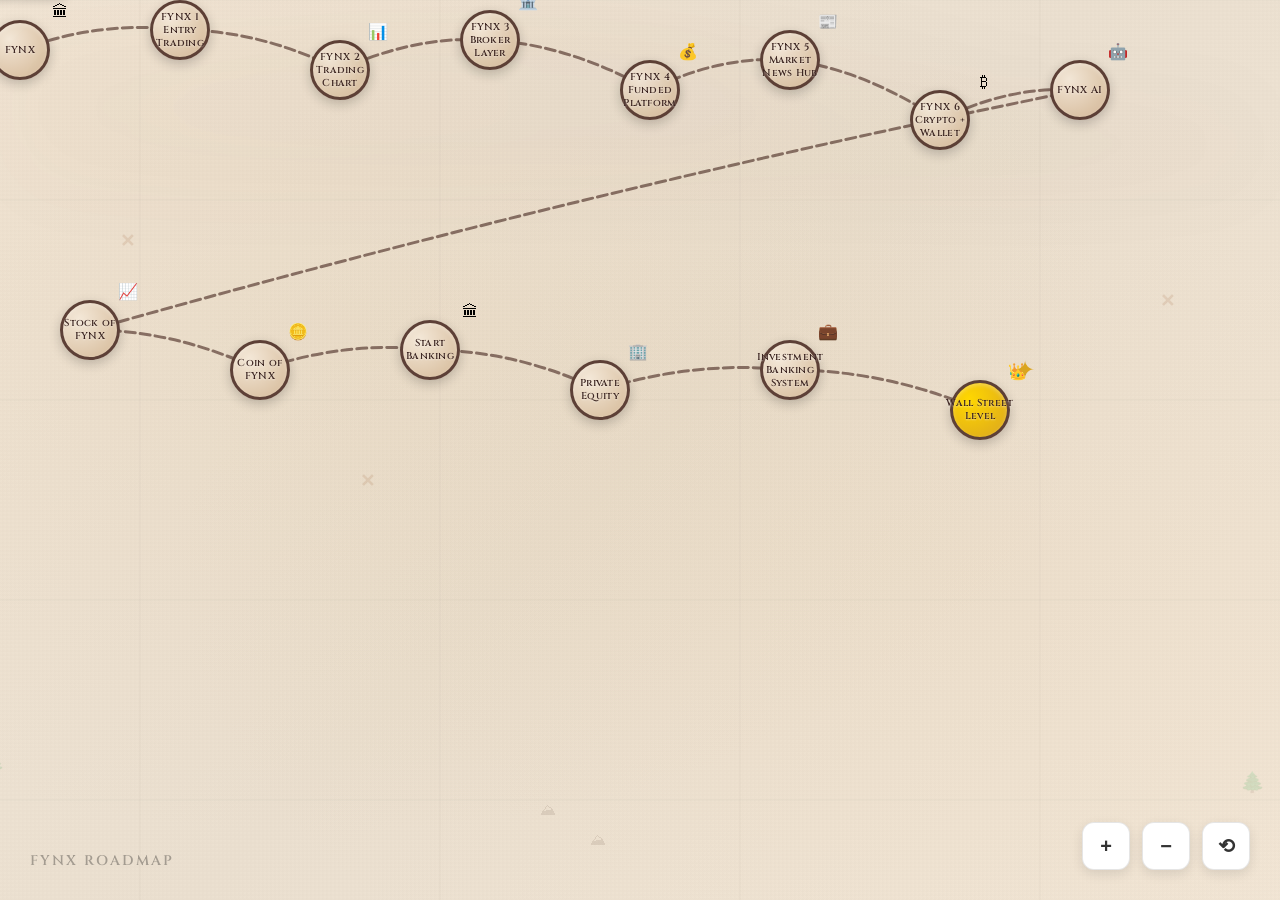
==== index.html @ 20a80be8 "Rename fynx-roadmap.html to index.html" ====
<!DOCTYPE html>
<html lang="en">
<head>
    <meta charset="UTF-8">
    <meta name="viewport" content="width=device-width, initial-scale=1.0, maximum-scale=5.0, user-scalable=yes">
    <title>FYNX Roadmap</title>
    <link rel="preconnect" href="https://fonts.googleapis.com">
    <link rel="preconnect" href="https://fonts.gstatic.com" crossorigin>
    <link href="https://fonts.googleapis.com/css2?family=Cinzel:wght@400;600;700&family=Crimson+Text:ital,wght@0,400;0,600;1,400&display=swap" rel="stylesheet">
    <style>
        * {
            margin: 0;
            padding: 0;
            box-sizing: border-box;
        }

        body {
            font-family: 'Crimson Text', serif;
            background: #fafafa;
            overflow: hidden;
            width: 100vw;
            height: 100vh;
            position: relative;
        }

        /* Library desk scene */
        .museum-bg {
            position: fixed;
            top: 0;
            left: 0;
            width: 100%;
            height: 100%;
            background: 
                radial-gradient(ellipse 120% 80% at 30% 20%, rgba(255, 230, 180, 0.4), transparent 60%),
                radial-gradient(ellipse 100% 100% at 70% 80%, rgba(139, 90, 43, 0.15), transparent 50%),
                linear-gradient(180deg, #2a1f15 0%, #3d2f20 40%, #4a3a28 100%);
            z-index: 0;
        }

        .museum-bg::before {
            content: '';
            position: absolute;
            top: 0;
            left: 0;
            width: 100%;
            height: 100%;
            background: 
                radial-gradient(ellipse at 50% -20%, rgba(255, 220, 150, 0.2), transparent 50%);
            opacity: 0.6;
        }

        /* Wood desk surface */
        .museum-bg::after {
            content: '';
            position: absolute;
            bottom: 0;
            left: 0;
            width: 100%;
            height: 75%;
            background: 
                repeating-linear-gradient(90deg, 
                    rgba(101, 67, 33, 0.03) 0px, 
                    rgba(101, 67, 33, 0.03) 2px, 
                    transparent 2px, 
                    transparent 8px),
                linear-gradient(180deg, 
                    rgba(92, 64, 51, 0.3) 0%, 
                    rgba(76, 54, 42, 0.5) 50%,
                    rgba(61, 43, 31, 0.6) 100%);
        }

        /* Blurred library background */
        body::before {
            content: '';
            position: fixed;
            top: 0;
            left: 0;
            width: 100%;
            height: 40%;
            background: 
                radial-gradient(ellipse at 20% 30%, rgba(139, 90, 43, 0.08), transparent 40%),
                radial-gradient(ellipse at 80% 40%, rgba(101, 67, 33, 0.06), transparent 35%),
                radial-gradient(ellipse at 50% 20%, rgba(76, 54, 42, 0.05), transparent 45%);
            filter: blur(40px);
            opacity: 0.4;
            z-index: 1;
            pointer-events: none;
        }

        /* Main container */
        .map-container {
            position: relative;
            width: 100%;
            height: 100%;
            overflow: hidden;
            cursor: grab;
        }

        .map-container.grabbing {
            cursor: grabbing;
        }

        /* Parchment wrapper - handles the drop animation */
        .parchment-wrapper {
            position: absolute;
            top: -150%;
            left: 50%;
            transform: translateX(-50%);
            animation: parchmentDrop 2s cubic-bezier(0.34, 1.56, 0.64, 1) forwards;
            transform-origin: center top;
        }

        @keyframes parchmentDrop {
            0% {
                top: -150%;
                transform: translateX(-50%) rotate(-5deg) scale(0.3);
                opacity: 0;
            }
            60% {
                top: 50%;
                transform: translateX(-50%) translateY(-50%) rotate(0deg) scale(0.95);
                opacity: 1;
            }
            100% {
                top: 50%;
                transform: translateX(-50%) translateY(-50%) rotate(0deg) scale(1);
                opacity: 1;
            }
        }

        /* Parchment canvas - this is what users pan/zoom */
        .parchment {
            position: relative;
            width: 1600px;
            height: 1200px;
            background: 
                radial-gradient(ellipse at 30% 40%, rgba(210, 180, 140, 0.15) 0%, transparent 50%),
                radial-gradient(ellipse at 70% 60%, rgba(222, 184, 135, 0.1) 0%, transparent 50%),
                linear-gradient(135deg, #f4e8d8 0%, #f0e5d5 25%, #ebe0d0 50%, #f0e5d5 75%, #f4e8d8 100%);
            border-radius: 8px;
            box-shadow: 
                0 50px 120px rgba(0, 0, 0, 0.6),
                0 20px 60px rgba(0, 0, 0, 0.4),
                0 10px 30px rgba(0, 0, 0, 0.3),
                inset 0 1px 0 rgba(255, 255, 255, 0.5),
                inset 0 -1px 0 rgba(0, 0, 0, 0.05);
            transform-origin: center center;
            transition: none;
        }

        /* Bottom-right corner curl */
        .parchment::after {
            content: '';
            position: absolute;
            bottom: 0;
            right: 0;
            width: 80px;
            height: 80px;
            background: linear-gradient(135deg, transparent 45%, rgba(210, 180, 140, 0.4) 50%, rgba(180, 150, 110, 0.6) 100%);
            border-radius: 0 0 8px 0;
            box-shadow: 
                -2px -2px 8px rgba(0, 0, 0, 0.15),
                inset 0 0 30px rgba(101, 67, 33, 0.15);
            pointer-events: none;
            clip-path: polygon(100% 0, 100% 100%, 0 100%);
        }

        /* Paper texture overlay */
        .parchment::before {
            content: '';
            position: absolute;
            top: 0;
            left: 0;
            width: 100%;
            height: 100%;
            background-image: 
                repeating-linear-gradient(0deg, transparent, transparent 2px, rgba(139, 119, 101, 0.03) 2px, rgba(139, 119, 101, 0.03) 4px),
                repeating-linear-gradient(90deg, transparent, transparent 2px, rgba(139, 119, 101, 0.03) 2px, rgba(139, 119, 101, 0.03) 4px);
            opacity: 0.4;
            pointer-events: none;
            border-radius: 8px;
        }

        /* SVG path layer */
        .map-svg {
            position: absolute;
            top: 0;
            left: 0;
            width: 100%;
            height: 100%;
            pointer-events: none;
        }

        .treasure-path {
            fill: none;
            stroke: #5d4037;
            stroke-width: 3;
            stroke-linecap: round;
            stroke-linejoin: round;
            stroke-dasharray: 10, 5;
            opacity: 0.7;
            filter: url(#inkBlur);
        }

        /* Map decorative elements */
        .map-title {
            position: absolute;
            top: 50px;
            left: 50%;
            transform: translateX(-50%);
            font-family: 'Cinzel', serif;
            font-size: 52px;
            font-weight: 700;
            color: #3e2723;
            letter-spacing: 4px;
            text-align: center;
            text-shadow: 
                1px 1px 0 rgba(255, 255, 255, 0.3),
                0 2px 4px rgba(0, 0, 0, 0.1);
            pointer-events: none;
        }

        .map-subtitle {
            position: absolute;
            top: 115px;
            left: 50%;
            transform: translateX(-50%);
            font-family: 'Crimson Text', serif;
            font-size: 18px;
            font-style: italic;
            color: #5d4037;
            letter-spacing: 1px;
            opacity: 0.7;
            pointer-events: none;
        }

        .map-border {
            position: absolute;
            top: 20px;
            left: 20px;
            right: 20px;
            bottom: 20px;
            border: 2px solid rgba(93, 64, 55, 0.2);
            border-radius: 4px;
            pointer-events: none;
        }

        .map-border::before {
            content: '';
            position: absolute;
            top: 4px;
            left: 4px;
            right: 4px;
            bottom: 4px;
            border: 1px solid rgba(93, 64, 55, 0.1);
            border-radius: 2px;
        }

        /* Compass rose */
        .compass-rose {
            position: absolute;
            bottom: 60px;
            left: 60px;
            width: 100px;
            height: 100px;
            opacity: 0.15;
            pointer-events: none;
        }

        /* Grid lines */
        .grid-lines {
            stroke: rgba(93, 64, 55, 0.08);
            stroke-width: 0.5;
        }

        /* Decorative elements container */
        .map-decorations {
            position: absolute;
            top: 0;
            left: 0;
            width: 100%;
            height: 100%;
            pointer-events: none;
            opacity: 0.12;
        }

        .decoration-tree {
            position: absolute;
            font-size: 20px;
            color: #5d4037;
        }

        .decoration-mountain {
            position: absolute;
            font-size: 16px;
            color: #5d4037;
        }

        .decoration-wave {
            position: absolute;
            font-size: 14px;
            color: #5d4037;
        }

        .decoration-x {
            position: absolute;
            font-size: 18px;
            color: #8b4513;
            font-weight: bold;
        }

        /* Roadmap nodes */
        .node {
            position: absolute;
            width: 80px;
            height: 80px;
            transform: translate(-50%, -50%);
            cursor: pointer;
            transition: transform 0.3s cubic-bezier(0.34, 1.56, 0.64, 1);
        }

        .node:hover {
            transform: translate(-50%, -50%) scale(1.1);
            z-index: 10;
        }

        .node-circle {
            position: absolute;
            top: 50%;
            left: 50%;
            transform: translate(-50%, -50%);
            width: 60px;
            height: 60px;
            background: radial-gradient(circle at 30% 30%, #f4e8d8, #d4b896);
            border: 3px solid #5d4037;
            border-radius: 50%;
            box-shadow: 
                0 4px 12px rgba(0, 0, 0, 0.2),
                inset 0 2px 4px rgba(255, 255, 255, 0.3);
            transition: all 0.3s ease;
        }

        .node:hover .node-circle {
            box-shadow: 
                0 0 20px rgba(218, 165, 32, 0.6),
                0 6px 16px rgba(0, 0, 0, 0.25),
                inset 0 2px 4px rgba(255, 255, 255, 0.4);
        }

        .node-label {
            position: absolute;
            top: 50%;
            left: 50%;
            transform: translate(-50%, -50%);
            font-family: 'Cinzel', serif;
            font-size: 10px;
            font-weight: 600;
            color: #3e2723;
            text-align: center;
            line-height: 1.3;
            text-shadow: 0 1px 2px rgba(255, 255, 255, 0.5);
            pointer-events: none;
            width: 70px;
            letter-spacing: 0.3px;
        }

        .node-icon {
            position: absolute;
            top: -8px;
            right: -8px;
            font-size: 16px;
            pointer-events: none;
        }

        .node.visited .node-circle {
            background: radial-gradient(circle at 30% 30%, #d4b896, #b8956f);
        }

        .node.visited::after {
            content: '✓';
            position: absolute;
            top: 5px;
            right: 5px;
            font-size: 16px;
            color: #5d4037;
            font-weight: bold;
        }

        /* Special nodes */
        .node.first::before {
            content: 'START HERE';
            position: absolute;
            top: -35px;
            left: 50%;
            transform: translateX(-50%);
            font-family: 'Cinzel', serif;
            font-size: 10px;
            font-weight: 600;
            color: #8b4513;
            letter-spacing: 1px;
            white-space: nowrap;
            background: rgba(244, 232, 216, 0.9);
            padding: 4px 12px;
            border-radius: 12px;
            border: 1px solid #5d4037;
            box-shadow: 0 2px 8px rgba(0, 0, 0, 0.15);
        }

        .node.final .node-circle {
            background: radial-gradient(circle at 30% 30%, #ffd700, #daa520);
            animation: treasureGlow 3s ease-in-out infinite;
        }

        @keyframes treasureGlow {
            0%, 100% {
                box-shadow: 
                    0 0 15px rgba(218, 165, 32, 0.4),
                    0 4px 12px rgba(0, 0, 0, 0.2),
                    inset 0 2px 4px rgba(255, 255, 255, 0.3);
            }
            50% {
                box-shadow: 
                    0 0 30px rgba(218, 165, 32, 0.7),
                    0 6px 16px rgba(0, 0, 0, 0.25),
                    inset 0 2px 4px rgba(255, 255, 255, 0.4);
            }
        }

        .node.final::after {
            content: '✦';
            position: absolute;
            top: -15px;
            right: -15px;
            font-size: 24px;
            color: #daa520;
            animation: sparkle 2s ease-in-out infinite;
        }

        @keyframes sparkle {
            0%, 100% {
                opacity: 0.6;
                transform: scale(1) rotate(0deg);
            }
            50% {
                opacity: 1;
                transform: scale(1.2) rotate(90deg);
            }
        }

        /* Info card - parchment style */
        .info-card {
            position: fixed;
            background: 
                radial-gradient(ellipse at 30% 30%, rgba(244, 232, 216, 1), rgba(240, 229, 213, 1)),
                linear-gradient(135deg, #f4e8d8 0%, #ebe0d0 100%);
            border-radius: 8px;
            padding: 28px 32px;
            box-shadow: 
                0 25px 70px rgba(0, 0, 0, 0.5),
                0 10px 25px rgba(0, 0, 0, 0.3),
                inset 0 1px 0 rgba(255, 255, 255, 0.4),
                0 0 0 1px rgba(93, 64, 55, 0.15);
            max-width: 420px;
            z-index: 1000;
            opacity: 0;
            transform: scale(0.9) translateY(10px);
            transition: opacity 0.3s cubic-bezier(0.34, 1.56, 0.64, 1), 
                        transform 0.3s cubic-bezier(0.34, 1.56, 0.64, 1);
            pointer-events: none;
            border: 2px solid rgba(139, 119, 101, 0.15);
        }

        .info-card::before {
            content: '';
            position: absolute;
            top: 0;
            left: 0;
            width: 100%;
            height: 100%;
            background-image: 
                repeating-linear-gradient(0deg, transparent, transparent 2px, rgba(139, 119, 101, 0.02) 2px, rgba(139, 119, 101, 0.02) 4px),
                repeating-linear-gradient(90deg, transparent, transparent 2px, rgba(139, 119, 101, 0.02) 2px, rgba(139, 119, 101, 0.02) 4px);
            opacity: 0.6;
            pointer-events: none;
            border-radius: 6px;
        }

        .info-card.show {
            opacity: 1;
            transform: scale(1) translateY(0);
            pointer-events: auto;
        }

        .info-card-title {
            font-family: 'Cinzel', serif;
            font-size: 24px;
            font-weight: 700;
            color: #1a1a1a;
            margin-bottom: 16px;
            letter-spacing: 0.5px;
        }

        .info-card-content {
            font-family: 'Crimson Text', serif;
            font-size: 17px;
            line-height: 1.7;
            color: #3a3a3a;
        }

        .info-card-content p {
            margin-bottom: 10px;
        }

        .info-card-content p:last-child {
            margin-bottom: 0;
        }

        .close-btn {
            position: absolute;
            top: 16px;
            right: 16px;
            width: 32px;
            height: 32px;
            border: 1px solid rgba(93, 64, 55, 0.2);
            background: rgba(244, 232, 216, 0.9);
            border-radius: 50%;
            cursor: pointer;
            display: flex;
            align-items: center;
            justify-content: center;
            font-size: 18px;
            color: #5d4037;
            transition: all 0.2s ease;
            box-shadow: 0 2px 6px rgba(0, 0, 0, 0.15);
        }

        .close-btn:hover {
            background: rgba(220, 200, 180, 0.9);
            color: #3e2723;
            transform: scale(1.1);
        }

        /* Controls */
        .controls {
            position: fixed;
            bottom: 30px;
            right: 30px;
            display: flex;
            gap: 12px;
            z-index: 100;
        }

        .control-btn {
            width: 48px;
            height: 48px;
            background: #ffffff;
            border: 1px solid rgba(0, 0, 0, 0.1);
            border-radius: 12px;
            cursor: pointer;
            display: flex;
            align-items: center;
            justify-content: center;
            font-size: 20px;
            color: #333;
            box-shadow: 0 4px 12px rgba(0, 0, 0, 0.1);
            transition: all 0.2s ease;
            font-weight: bold;
        }

        .control-btn:hover {
            background: #f5f5f5;
            box-shadow: 0 6px 16px rgba(0, 0, 0, 0.15);
            transform: translateY(-2px);
        }

        .control-btn:active {
            transform: translateY(0);
        }

        /* Watermark */
        .watermark {
            position: fixed;
            bottom: 30px;
            left: 30px;
            font-family: 'Cinzel', serif;
            font-size: 14px;
            color: rgba(0, 0, 0, 0.3);
            letter-spacing: 2px;
            z-index: 100;
            font-weight: 600;
        }

        /* Helper hint */
        .helper-hint {
            position: fixed;
            top: 50%;
            left: 50%;
            transform: translate(-50%, -50%);
            background: rgba(0, 0, 0, 0.75);
            color: white;
            padding: 16px 28px;
            border-radius: 12px;
            font-family: 'Crimson Text', serif;
            font-size: 16px;
            z-index: 50;
            animation: hintFade 3s ease-in-out forwards;
            pointer-events: none;
        }

        @keyframes hintFade {
            0% {
                opacity: 0;
            }
            10% {
                opacity: 1;
            }
            90% {
                opacity: 1;
            }
            100% {
                opacity: 0;
            }
        }

        /* Mobile adjustments */
        @media (max-width: 768px) {
            .controls {
                bottom: 20px;
                right: 20px;
                gap: 8px;
            }

            .control-btn {
                width: 44px;
                height: 44px;
                font-size: 18px;
            }

            .watermark {
                bottom: 20px;
                left: 20px;
                font-size: 12px;
            }

            .info-card {
                max-width: calc(100vw - 40px);
                padding: 24px;
            }

            .info-card-title {
                font-size: 20px;
            }

            .info-card-content {
                font-size: 15px;
            }
        }

        /* Overlay for clicking outside */
        .overlay {
            position: fixed;
            top: 0;
            left: 0;
            width: 100%;
            height: 100%;
            background: transparent;
            z-index: 999;
            display: none;
        }

        .overlay.show {
            display: block;
        }
    </style>
</head>
<body>
    <div class="museum-bg"></div>

    <div class="map-container" id="mapContainer">
        <div class="parchment-wrapper">
            <div class="parchment" id="parchment">
                <div class="map-border"></div>
                <div class="map-title">FYNX ROADMAP</div>
                <div class="map-subtitle">A blueprint from zero to Wall Street scale</div>
                
                <svg class="map-svg" id="mapSvg">
                    <defs>
                        <filter id="inkBlur">
                            <feGaussianBlur in="SourceGraphic" stdDeviation="0.5"/>
                        </filter>
                    </defs>
                    
                    <!-- Grid lines -->
                    <g class="grid-lines">
                        <line x1="100" y1="150" x2="1500" y2="150" />
                        <line x1="100" y1="350" x2="1500" y2="350" />
                        <line x1="100" y1="550" x2="1500" y2="550" />
                        <line x1="100" y1="750" x2="1500" y2="750" />
                        <line x1="100" y1="950" x2="1500" y2="950" />
                        <line x1="300" y1="150" x2="300" y2="1050" />
                        <line x1="600" y1="150" x2="600" y2="1050" />
                        <line x1="900" y1="150" x2="900" y2="1050" />
                        <line x1="1200" y1="150" x2="1200" y2="1050" />
                    </g>
                    
                    <path class="treasure-path" id="treasurePath" d=""></path>
                </svg>
                
                <!-- Compass rose -->
                <svg class="compass-rose" viewBox="0 0 100 100">
                    <circle cx="50" cy="50" r="45" fill="none" stroke="#5d4037" stroke-width="1"/>
                    <circle cx="50" cy="50" r="35" fill="none" stroke="#5d4037" stroke-width="0.5"/>
                    <path d="M 50 5 L 55 45 L 50 50 L 45 45 Z" fill="#5d4037"/>
                    <path d="M 50 95 L 55 55 L 50 50 L 45 55 Z" fill="#5d4037" opacity="0.5"/>
                    <path d="M 5 50 L 45 55 L 50 50 L 45 45 Z" fill="#5d4037" opacity="0.5"/>
                    <path d="M 95 50 L 55 55 L 50 50 L 55 45 Z" fill="#5d4037" opacity="0.5"/>
                    <text x="50" y="18" font-family="Cinzel, serif" font-size="12" text-anchor="middle" fill="#5d4037">N</text>
                    <text x="50" y="92" font-family="Cinzel, serif" font-size="10" text-anchor="middle" fill="#5d4037" opacity="0.6">S</text>
                    <text x="15" y="55" font-family="Cinzel, serif" font-size="10" text-anchor="middle" fill="#5d4037" opacity="0.6">W</text>
                    <text x="85" y="55" font-family="Cinzel, serif" font-size="10" text-anchor="middle" fill="#5d4037" opacity="0.6">E</text>
                </svg>
                
                <!-- Decorative elements -->
                <div class="map-decorations">
                    <div class="decoration-tree" style="top: 850px; left: 100px;">🌲</div>
                    <div class="decoration-tree" style="top: 900px; left: 140px;">🌲</div>
                    <div class="decoration-tree" style="top: 920px; left: 1400px;">🌲</div>
                    <div class="decoration-mountain" style="top: 950px; left: 700px;">⛰</div>
                    <div class="decoration-mountain" style="top: 980px; left: 750px;">⛰</div>
                    <div class="decoration-wave" style="top: 160px; right: 80px;">〰</div>
                    <div class="decoration-wave" style="top: 175px; right: 85px;">〰</div>
                    <div class="decoration-wave" style="top: 190px; right: 80px;">〰</div>
                    <div class="decoration-x" style="top: 380px; left: 280px;">✕</div>
                    <div class="decoration-x" style="top: 620px; left: 520px;">✕</div>
                    <div class="decoration-x" style="top: 440px; left: 1320px;">✕</div>
                </div>
                
                <div id="nodesContainer"></div>
            </div>
        </div>
    </div>

    <div class="controls">
        <button class="control-btn" id="zoomIn" title="Zoom In">+</button>
        <button class="control-btn" id="zoomOut" title="Zoom Out">−</button>
        <button class="control-btn" id="resetView" title="Reset View">⟲</button>
    </div>

    <div class="watermark">FYNX ROADMAP</div>

    <div class="helper-hint">Scroll or pinch to zoom • Drag to explore</div>

    <div class="overlay" id="overlay"></div>
    <div class="info-card" id="infoCard">
        <button class="close-btn" id="closeCard">×</button>
        <div class="info-card-title" id="cardTitle"></div>
        <div class="info-card-content" id="cardContent"></div>
    </div>

    <script>
        // ========== ROADMAP DATA ==========
        const ROADMAP_DATA = [
            {
                id: 'fynx',
                label: 'FYNX',
                x: 180,
                y: 200,
                details: [
                    'Build the core dashboard foundation.',
                    'Include Calculator, News, and Trading Journal.',
                    'Make it fast, clean, and real product quality.',
                    'This is the base layer for everything else.'
                ]
            },
            {
                id: 'fynx1',
                label: 'FYNX 1\nEntry Trading',
                x: 340,
                y: 180,
                details: [
                    'Build a simple entry trading panel like MetaTrader-style execution.',
                    'Focus on placing trades, risk controls, and basic order types.',
                    'Keep it lightweight and easy for beginners.',
                    'This becomes the first "trading engine" UI.'
                ]
            },
            {
                id: 'fynx2',
                label: 'FYNX 2\nTrading Chart',
                x: 500,
                y: 220,
                details: [
                    'Add advanced charts like TradingView-style experience.',
                    'Include indicators, drawing tools, timeframes, and watchlist.',
                    'Make it smooth and interactive with real-time feel.',
                    'This becomes the main visual trading workstation.'
                ]
            },
            {
                id: 'fynx3',
                label: 'FYNX 3\nBroker Layer',
                x: 650,
                y: 190,
                details: [
                    'Add broker infrastructure conceptually as the next step.',
                    'Show that FYNX becomes the platform where trades route and execute.',
                    'Prepare for accounts, balances, and compliance-ready structure.',
                    'This is where FYNX becomes a real brokerage product.'
                ]
            },
            {
                id: 'fynx4',
                label: 'FYNX 4\nFunded Platform',
                x: 810,
                y: 240,
                details: [
                    'Create a funded-trader platform concept (challenges, rules, payouts).',
                    'Track performance, drawdown, and objectives.',
                    'Build trust systems and clear dashboards.',
                    'This unlocks scale with traders worldwide.'
                ]
            },
            {
                id: 'fynx5',
                label: 'FYNX 5\nMarket News Hub',
                x: 950,
                y: 210,
                details: [
                    'Build a market news hub like ForexFactory-style calendar/news flow.',
                    'Show events, impact levels, filters, and summaries.',
                    'Keep it fast and constantly updating.',
                    'This makes the platform feel alive daily.'
                ]
            },
            {
                id: 'fynx6',
                label: 'FYNX 6\nCrypto + Wallet',
                x: 1100,
                y: 270,
                details: [
                    'Add a crypto layer: wallet, transactions, and transfers.',
                    'Show that users can store, move, and track crypto inside FYNX.',
                    'Make it secure and clean with strong UX.',
                    'This expands FYNX into full finance rails.'
                ]
            },
            {
                id: 'fynxai',
                label: 'FYNX AI',
                x: 1240,
                y: 240,
                details: [
                    'Add an AI layer across the whole ecosystem.',
                    'AI helps with analysis, education, decision support, and automation.',
                    'Make it feel like an "AI co-pilot" inside the platform.',
                    'This becomes the power multiplier for everything.'
                ]
            },
            {
                id: 'stock',
                label: 'Stock of\nFYNX',
                x: 250,
                y: 480,
                details: [
                    'Show the long-term goal of turning FYNX into a public company.',
                    'Build a brand that becomes a real financial institution.',
                    'Prepare for big partnerships and serious scale.',
                    'This is the "public market" endgame milestone.'
                ]
            },
            {
                id: 'coin',
                label: 'Coin of\nFYNX',
                x: 420,
                y: 520,
                details: [
                    'Show the goal of launching a native crypto asset for the ecosystem.',
                    'Use it for utility, payments, and community growth.',
                    'Tie it to products so it\'s not just hype.',
                    'This is the FYNX network expansion milestone.'
                ]
            },
            {
                id: 'banking',
                label: 'Start\nBanking',
                x: 590,
                y: 500,
                details: [
                    'Show the goal of building banking services and accounts.',
                    'Move beyond tools into real financial products.',
                    'Build systems that can handle large-scale users.',
                    'This makes FYNX a real financial backbone.'
                ]
            },
            {
                id: 'privateequity',
                label: 'Private\nEquity',
                x: 760,
                y: 540,
                details: [
                    'Show the goal of owning stakes in companies and building an empire.',
                    'Use capital to acquire, invest, and scale real businesses.',
                    'Connect it to the finance ecosystem strategy.',
                    'This is how FYNX grows beyond one product.'
                ]
            },
            {
                id: 'investmentbanking',
                label: 'Investment\nBanking System',
                x: 950,
                y: 520,
                details: [
                    'Show the goal of building an institutional-grade banking layer.',
                    'Help big money move, invest, and structure deals.',
                    'Make it feel like next-generation Wall Street tools.',
                    'This is the "elite finance" product tier.'
                ]
            },
            {
                id: 'wallstreet',
                label: 'Wall Street\nLevel',
                x: 1140,
                y: 560,
                details: [
                    'Show the goal of reaching the highest finance arena.',
                    'Compete with the biggest names in the financial industry.',
                    'Build products enterprises and institutions actually use.',
                    'This is the ultimate credibility and dominance milestone.'
                ]
            }
        ];

        // ========== STATE ==========
        let scale = 1;
        let translateX = 0;
        let translateY = 0;
        let isDragging = false;
        let startX = 0;
        let startY = 0;
        let currentX = 0;
        let currentY = 0;

        // ========== ELEMENTS ==========
        const parchment = document.getElementById('parchment');
        const mapContainer = document.getElementById('mapContainer');
        const nodesContainer = document.getElementById('nodesContainer');
        const infoCard = document.getElementById('infoCard');
        const overlay = document.getElementById('overlay');
        const cardTitle = document.getElementById('cardTitle');
        const cardContent = document.getElementById('cardContent');
        const treasurePath = document.getElementById('treasurePath');

        // ========== RENDER NODES ==========
        function renderNodes() {
            const nodeIcons = ['🏛', '⚔', '📊', '🏦', '💰', '📰', '₿', '🤖', '📈', '🪙', '🏛', '🏢', '💼', '👑'];
            
            ROADMAP_DATA.forEach((node, index) => {
                const nodeEl = document.createElement('div');
                nodeEl.className = 'node';
                nodeEl.style.left = `${node.x}px`;
                nodeEl.style.top = `${node.y}px`;
                nodeEl.dataset.id = node.id;

                if (index === 0) nodeEl.classList.add('first');
                if (index === ROADMAP_DATA.length - 1) nodeEl.classList.add('final');

                nodeEl.innerHTML = `
                    <div class="node-circle"></div>
                    <div class="node-label">${node.label}</div>
                    <div class="node-icon">${nodeIcons[index] || '📍'}</div>
                `;

                nodeEl.addEventListener('click', (e) => {
                    e.stopPropagation();
                    showInfoCard(node, e);
                    nodeEl.classList.add('visited');
                });

                nodesContainer.appendChild(nodeEl);
            });

            // Draw path
            drawPath();
        }

        // ========== DRAW PATH ==========
        function drawPath() {
            let pathData = `M ${ROADMAP_DATA[0].x} ${ROADMAP_DATA[0].y}`;
            
            for (let i = 1; i < ROADMAP_DATA.length; i++) {
                const prev = ROADMAP_DATA[i - 1];
                const curr = ROADMAP_DATA[i];
                
                // Create smooth curve
                const midX = (prev.x + curr.x) / 2;
                const midY = (prev.y + curr.y) / 2;
                
                pathData += ` Q ${midX} ${midY - 20}, ${curr.x} ${curr.y}`;
            }
            
            treasurePath.setAttribute('d', pathData);
        }

        // ========== INFO CARD ==========
        function showInfoCard(node, event) {
            cardTitle.textContent = node.label.replace('\n', ' ');
            cardContent.innerHTML = node.details.map(detail => `<p>${detail}</p>`).join('');
            
            // Position card
            const rect = event.target.getBoundingClientRect();
            const cardWidth = 420;
            const cardHeight = 300;
            
            let left = rect.left + window.scrollX;
            let top = rect.bottom + window.scrollY + 20;
            
            // Keep card in viewport
            if (left + cardWidth > window.innerWidth - 40) {
                left = window.innerWidth - cardWidth - 40;
            }
            if (left < 40) {
                left = 40;
            }
            if (top + cardHeight > window.innerHeight - 40) {
                top = rect.top + window.scrollY - cardHeight - 20;
            }
            
            infoCard.style.left = `${left}px`;
            infoCard.style.top = `${top}px`;
            
            infoCard.classList.add('show');
            overlay.classList.add('show');
        }

        function hideInfoCard() {
            infoCard.classList.remove('show');
            overlay.classList.remove('show');
        }

        document.getElementById('closeCard').addEventListener('click', hideInfoCard);
        overlay.addEventListener('click', hideInfoCard);

        // ========== PAN & ZOOM ==========
        function updateTransform() {
            parchment.style.transform = `translate(${translateX}px, ${translateY}px) scale(${scale})`;
        }

        // Mouse/Touch drag
        mapContainer.addEventListener('mousedown', startDrag);
        mapContainer.addEventListener('touchstart', startDrag, { passive: false });

        function startDrag(e) {
            if (e.target.closest('.node') || e.target.closest('.control-btn')) return;
            
            isDragging = true;
            mapContainer.classList.add('grabbing');
            
            const clientX = e.type === 'mousedown' ? e.clientX : e.touches[0].clientX;
            const clientY = e.type === 'mousedown' ? e.clientY : e.touches[0].clientY;
            
            startX = clientX - currentX;
            startY = clientY - currentY;
            
            e.preventDefault();
        }

        document.addEventListener('mousemove', drag);
        document.addEventListener('touchmove', drag, { passive: false });

        function drag(e) {
            if (!isDragging) return;
            
            const clientX = e.type === 'mousemove' ? e.clientX : e.touches[0].clientX;
            const clientY = e.type === 'mousemove' ? e.clientY : e.touches[0].clientY;
            
            currentX = clientX - startX;
            currentY = clientY - startY;
            translateX = currentX;
            translateY = currentY;
            
            updateTransform();
            e.preventDefault();
        }

        document.addEventListener('mouseup', stopDrag);
        document.addEventListener('touchend', stopDrag);

        function stopDrag() {
            isDragging = false;
            mapContainer.classList.remove('grabbing');
        }

        // Zoom with wheel
        mapContainer.addEventListener('wheel', (e) => {
            e.preventDefault();
            
            const delta = e.deltaY > 0 ? -0.1 : 0.1;
            const newScale = Math.min(Math.max(0.5, scale + delta), 3);
            
            if (newScale !== scale) {
                const rect = mapContainer.getBoundingClientRect();
                const mouseX = e.clientX - rect.left;
                const mouseY = e.clientY - rect.top;
                
                const scaleRatio = newScale / scale;
                translateX = mouseX - (mouseX - translateX) * scaleRatio;
                translateY = mouseY - (mouseY - translateY) * scaleRatio;
                currentX = translateX;
                currentY = translateY;
                
                scale = newScale;
                updateTransform();
            }
        }, { passive: false });

        // Pinch to zoom (mobile)
        let initialDistance = 0;
        let initialScale = 1;

        mapContainer.addEventListener('touchstart', (e) => {
            if (e.touches.length === 2) {
                initialDistance = getDistance(e.touches[0], e.touches[1]);
                initialScale = scale;
            }
        }, { passive: true });

        mapContainer.addEventListener('touchmove', (e) => {
            if (e.touches.length === 2) {
                e.preventDefault();
                const currentDistance = getDistance(e.touches[0], e.touches[1]);
                const newScale = Math.min(Math.max(0.5, initialScale * (currentDistance / initialDistance)), 3);
                
                if (newScale !== scale) {
                    scale = newScale;
                    updateTransform();
                }
            }
        }, { passive: false });

        function getDistance(touch1, touch2) {
            const dx = touch1.clientX - touch2.clientX;
            const dy = touch1.clientY - touch2.clientY;
            return Math.sqrt(dx * dx + dy * dy);
        }

        // Zoom buttons
        document.getElementById('zoomIn').addEventListener('click', () => {
            scale = Math.min(scale + 0.2, 3);
            updateTransform();
        });

        document.getElementById('zoomOut').addEventListener('click', () => {
            scale = Math.max(scale - 0.2, 0.5);
            updateTransform();
        });

        document.getElementById('resetView').addEventListener('click', () => {
            scale = 1;
            translateX = 0;
            translateY = 0;
            currentX = 0;
            currentY = 0;
            updateTransform();
        });

        // ========== INITIALIZE ==========
        renderNodes();
        updateTransform();
    </script>
</body>
</html>
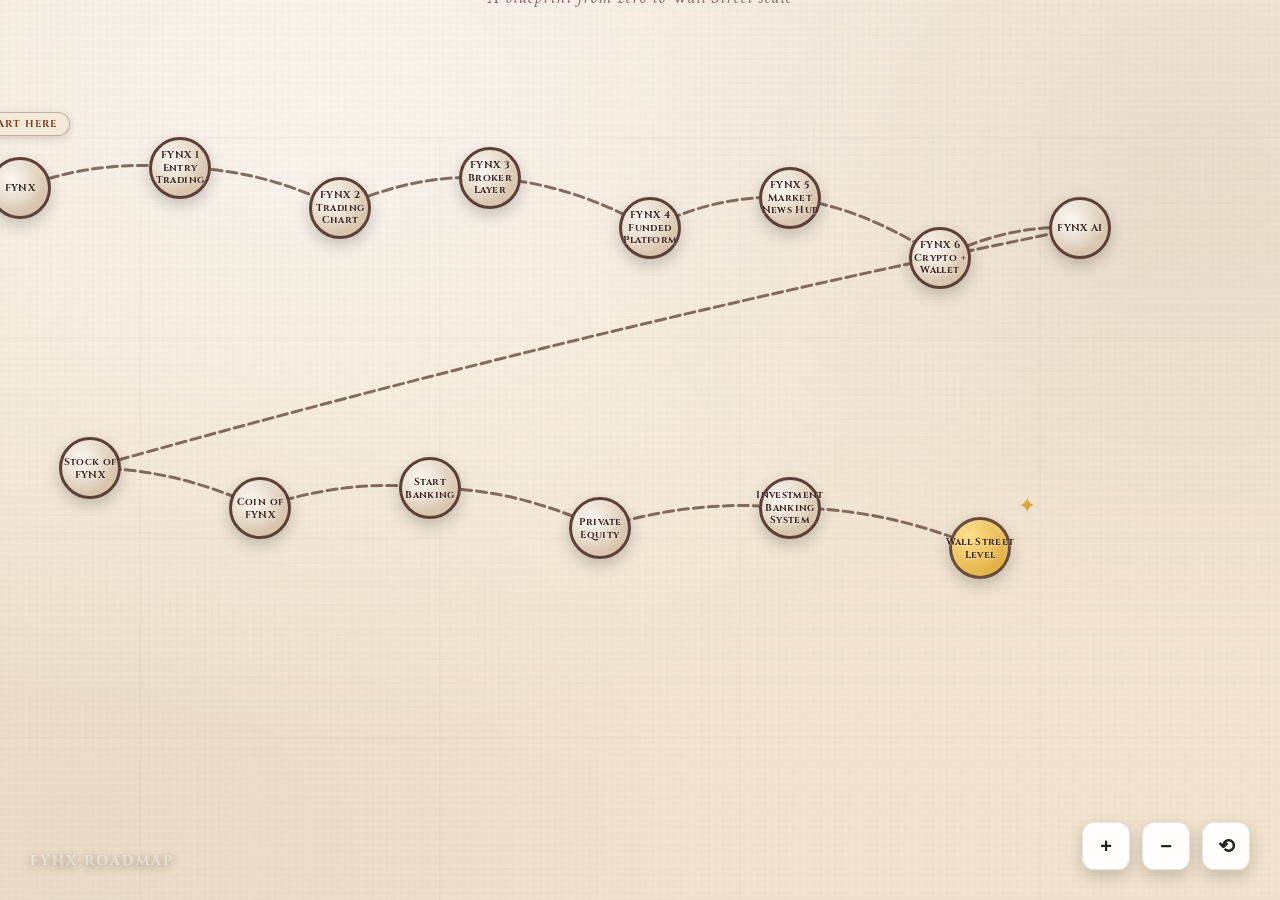
==== commit eb7c5d49: "Update index.html" ====
--- a/index.html
+++ b/index.html
@@ -1,1171 +1,984 @@
 <!DOCTYPE html>
 <html lang="en">
 <head>
-    <meta charset="UTF-8">
-    <meta name="viewport" content="width=device-width, initial-scale=1.0, maximum-scale=5.0, user-scalable=yes">
-    <title>FYNX Roadmap</title>
-    <link rel="preconnect" href="https://fonts.googleapis.com">
-    <link rel="preconnect" href="https://fonts.gstatic.com" crossorigin>
-    <link href="https://fonts.googleapis.com/css2?family=Cinzel:wght@400;600;700&family=Crimson+Text:ital,wght@0,400;0,600;1,400&display=swap" rel="stylesheet">
-    <style>
-        * {
-            margin: 0;
-            padding: 0;
-            box-sizing: border-box;
+  <meta charset="UTF-8" />
+  <meta name="viewport" content="width=device-width, initial-scale=1.0, maximum-scale=5.0, user-scalable=yes" />
+  <title>FYNX Roadmap</title>
+
+  <link rel="preconnect" href="https://fonts.googleapis.com">
+  <link rel="preconnect" href="https://fonts.gstatic.com" crossorigin>
+  <link href="https://fonts.googleapis.com/css2?family=Cinzel:wght@400;600;700&family=Crimson+Text:ital,wght@0,400;0,600;1,400&display=swap" rel="stylesheet">
+
+  <style>
+    * { margin: 0; padding: 0; box-sizing: border-box; }
+
+    :root{
+      --ink:#5d4037;
+      --ink2:#3e2723;
+
+      /* Desk / light */
+      --desk-dark:#201611;
+      --desk-mid:#2b1f18;
+      --desk-warm:#3a2a20;
+      --lamp: rgba(255, 214, 160, .55);
+      --vignette: rgba(0,0,0,.60);
+
+      /* Paper */
+      --paper:#f4e8d8;
+      --paper2:#efe0c7;
+      --paper-edge: rgba(93,64,55,.18);
+      --shadow: rgba(0,0,0,.55);
+
+      /* Move the roadmap content DOWN on the paper */
+      --mapShiftY: 120px;
+    }
+
+    html, body { height: 100%; }
+    body{
+      font-family: 'Crimson Text', serif;
+      overflow: hidden;
+      width: 100vw;
+      height: 100vh;
+      position: relative;
+      background: #0f0d0b;
+    }
+
+    /* ============================
+       REALISTIC DESK / LIBRARY SCENE
+       ============================ */
+    .scene{
+      position: fixed;
+      inset: 0;
+      z-index: 0;
+      overflow: hidden;
+    }
+
+    /* Blurred background depth (library vibe, subtle) */
+    .scene::before{
+      content:"";
+      position:absolute;
+      inset:-20%;
+      background:
+        radial-gradient(900px 650px at 18% 12%, rgba(255,230,190,.16), transparent 65%),
+        radial-gradient(900px 650px at 82% 20%, rgba(255,240,210,.08), transparent 70%),
+        radial-gradient(1200px 900px at 50% 85%, rgba(0,0,0,.55), transparent 70%),
+        /* bookshelf-ish silhouettes */
+        linear-gradient(90deg,
+          rgba(0,0,0,.14) 0%,
+          rgba(0,0,0,.00) 14%,
+          rgba(0,0,0,.10) 30%,
+          rgba(0,0,0,.00) 50%,
+          rgba(0,0,0,.10) 70%,
+          rgba(0,0,0,.00) 100%
+        );
+      filter: blur(22px);
+      opacity: .95;
+      transform: scale(1.05);
+    }
+
+    /* Wood desk surface + warm lamp + grain + vignette */
+    .scene::after{
+      content:"";
+      position:absolute;
+      inset:0;
+      background:
+        radial-gradient(900px 700px at 15% 10%, var(--lamp), transparent 62%),
+        radial-gradient(1400px 900px at 50% 55%, rgba(0,0,0,.20), var(--vignette) 78%),
+
+        /* wood grain */
+        repeating-linear-gradient(
+          90deg,
+          rgba(255,255,255,.035) 0px,
+          rgba(255,255,255,.015) 18px,
+          rgba(0,0,0,.03) 38px
+        ),
+
+        /* base wood */
+        linear-gradient(180deg, #3f2f23 0%, var(--desk-warm) 40%, var(--desk-mid) 75%, var(--desk-dark) 100%);
+    }
+
+    /* ============================
+       MAIN CONTAINER
+       ============================ */
+    .map-container{
+      position: relative;
+      width: 100%;
+      height: 100%;
+      overflow: hidden;
+      cursor: grab;
+      z-index: 1; /* above the scene */
+    }
+    .map-container.grabbing{ cursor: grabbing; }
+
+    /* Parchment wrapper - drop animation */
+    .parchment-wrapper{
+      position: absolute;
+      top: -150%;
+      left: 50%;
+      transform: translateX(-50%);
+      animation: parchmentDrop 2s cubic-bezier(0.34, 1.56, 0.64, 1) forwards;
+      transform-origin: center top;
+    }
+
+    @keyframes parchmentDrop{
+      0%{
+        top: -150%;
+        transform: translateX(-50%) rotate(-5deg) scale(0.3);
+        opacity: 0;
+      }
+      60%{
+        top: 52%;
+        transform: translateX(-50%) translateY(-50%) rotate(0deg) scale(0.96);
+        opacity: 1;
+      }
+      100%{
+        top: 52%;
+        transform: translateX(-50%) translateY(-50%) rotate(0deg) scale(1);
+        opacity: 1;
+      }
+    }
+
+    /* ============================
+       PAPER (MORE REAL / GROUNDED)
+       ============================ */
+    .parchment{
+      position: relative;
+      width: 1600px;
+      height: 1200px;
+      border-radius: 12px;
+
+      background:
+        /* gentle center light */
+        radial-gradient(1200px 900px at 30% 20%, rgba(255,255,255,.55), rgba(255,255,255,.08) 70%),
+        /* paper base */
+        linear-gradient(180deg, var(--paper), var(--paper2));
+
+      /* deeper grounded shadow (sitting on desk) */
+      box-shadow:
+        0 55px 140px rgba(0,0,0,.65),
+        0 22px 60px rgba(0,0,0,.45),
+        0 10px 28px rgba(0,0,0,.30),
+        inset 0 1px 0 rgba(255,255,255,.55),
+        inset 0 -1px 0 rgba(0,0,0,.08);
+
+      transform-origin: center center;
+      transition: none;
+    }
+
+    /* paper fiber texture + subtle aging */
+    .parchment::before{
+      content:"";
+      position:absolute;
+      inset:0;
+      border-radius: 12px;
+      pointer-events:none;
+      background:
+        radial-gradient(900px 700px at 85% 25%, rgba(93,64,55,.08), transparent 70%),
+        radial-gradient(900px 700px at 15% 80%, rgba(93,64,55,.06), transparent 70%),
+        repeating-linear-gradient(0deg, rgba(93,64,55,.018), rgba(93,64,55,.018) 2px, transparent 2px, transparent 6px),
+        repeating-linear-gradient(90deg, rgba(93,64,55,.012), rgba(93,64,55,.012) 2px, transparent 2px, transparent 7px);
+      opacity: .75;
+      mix-blend-mode: multiply;
+    }
+
+    /* corner curl (more realistic than triangle sticker) */
+    .parchment::after{
+      content:"";
+      position:absolute;
+      right: 18px;
+      bottom: 18px;
+      width: 150px;
+      height: 150px;
+      border-radius: 16px;
+      pointer-events:none;
+
+      background:
+        radial-gradient(circle at 5% 5%, rgba(0,0,0,.28), transparent 65%),
+        linear-gradient(135deg, rgba(255,255,255,.0) 48%, rgba(93,64,55,.14) 60%, rgba(0,0,0,.16) 100%);
+      opacity: .55;
+      filter: blur(.2px);
+      transform: rotate(10deg);
+      clip-path: polygon(100% 0, 100% 100%, 0 100%);
+    }
+
+    /* map border */
+    .map-border{
+      position:absolute;
+      top: 22px;
+      left: 22px;
+      right: 22px;
+      bottom: 22px;
+      border: 2px solid rgba(93,64,55,.16);
+      border-radius: 8px;
+      pointer-events:none;
+    }
+    .map-border::before{
+      content:"";
+      position:absolute;
+      inset: 6px;
+      border: 1px solid rgba(93,64,55,.09);
+      border-radius: 6px;
+    }
+
+    /* Title */
+    .map-title{
+      position:absolute;
+      top: 54px;
+      left: 50%;
+      transform: translateX(-50%);
+      font-family: 'Cinzel', serif;
+      font-size: 52px;
+      font-weight: 700;
+      color: var(--ink2);
+      letter-spacing: 4px;
+      text-align: center;
+      text-shadow:
+        1px 1px 0 rgba(255,255,255,.25),
+        0 2px 4px rgba(0,0,0,.10);
+      pointer-events:none;
+    }
+
+    .map-subtitle{
+      position:absolute;
+      top: 118px;
+      left: 50%;
+      transform: translateX(-50%);
+      font-family: 'Crimson Text', serif;
+      font-size: 18px;
+      font-style: italic;
+      color: var(--ink);
+      letter-spacing: 1px;
+      opacity: .72;
+      pointer-events:none;
+    }
+
+    /* Shift the ROADMAP drawing area down */
+    .map-content{
+      position:absolute;
+      inset: 0;
+      transform: translateY(var(--mapShiftY));
+      transform-origin: top center;
+    }
+
+    /* SVG path layer */
+    .map-svg{
+      position:absolute;
+      top: 0;
+      left: 0;
+      width: 100%;
+      height: 100%;
+      pointer-events:none;
+    }
+
+    .treasure-path{
+      fill:none;
+      stroke: var(--ink);
+      stroke-width: 3;
+      stroke-linecap: round;
+      stroke-linejoin: round;
+      stroke-dasharray: 10, 5;
+      opacity: .75;
+      filter: url(#inkBlur);
+    }
+
+    /* Subtle grid lines */
+    .grid-lines{
+      stroke: rgba(93,64,55,.07);
+      stroke-width: 0.6;
+    }
+
+    /* Compass rose */
+    .compass-rose{
+      position:absolute;
+      bottom: 60px;
+      left: 60px;
+      width: 110px;
+      height: 110px;
+      opacity: .14;
+      pointer-events:none;
+    }
+
+    /* ============================
+       NODES (NO EMOJI “STICKERS”)
+       ============================ */
+    .node{
+      position:absolute;
+      width: 84px;
+      height: 84px;
+      transform: translate(-50%, -50%);
+      cursor: pointer;
+      transition: transform .25s cubic-bezier(0.34, 1.56, 0.64, 1);
+    }
+    .node:hover{
+      transform: translate(-50%, -50%) scale(1.08);
+      z-index: 10;
+    }
+
+    .node-circle{
+      position:absolute;
+      top:50%;
+      left:50%;
+      transform: translate(-50%, -50%);
+      width: 62px;
+      height: 62px;
+      border-radius: 50%;
+      background:
+        radial-gradient(circle at 30% 30%, rgba(255,255,255,.55), rgba(0,0,0,.04) 65%),
+        radial-gradient(circle at 40% 40%, #f7eee0, #d7bda0);
+      border: 3px solid var(--ink);
+      box-shadow:
+        0 6px 16px rgba(0,0,0,.20),
+        inset 0 2px 6px rgba(255,255,255,.25);
+    }
+
+    /* subtle hover glow (ink aura) */
+    .node:hover .node-circle{
+      box-shadow:
+        0 0 22px rgba(93,64,55,.25),
+        0 8px 18px rgba(0,0,0,.22),
+        inset 0 2px 6px rgba(255,255,255,.28);
+    }
+
+    .node-label{
+      position:absolute;
+      top:50%;
+      left:50%;
+      transform: translate(-50%, -50%);
+      font-family: 'Cinzel', serif;
+      font-size: 10px;
+      font-weight: 700;
+      color: var(--ink2);
+      text-align:center;
+      line-height: 1.25;
+      pointer-events:none;
+      width: 74px;
+      letter-spacing: .35px;
+      text-shadow: 0 1px 2px rgba(255,255,255,.5);
+      white-space: pre-line;
+    }
+
+    /* Remove “visited checkmark sticker” — instead just darken slightly */
+    .node.visited .node-circle{
+      background:
+        radial-gradient(circle at 30% 30%, rgba(255,255,255,.45), rgba(0,0,0,.06) 70%),
+        radial-gradient(circle at 40% 40%, #e9d7bf, #c5a786);
+    }
+
+    /* Start label */
+    .node.first::before{
+      content:'START HERE';
+      position:absolute;
+      top: -34px;
+      left: 50%;
+      transform: translateX(-50%);
+      font-family: 'Cinzel', serif;
+      font-size: 10px;
+      font-weight: 700;
+      color: #7a3f1e;
+      letter-spacing: 1px;
+      white-space: nowrap;
+      background: rgba(244,232,216,.92);
+      padding: 4px 12px;
+      border-radius: 12px;
+      border: 1px solid rgba(93,64,55,.35);
+      box-shadow: 0 2px 10px rgba(0,0,0,.15);
+    }
+
+    /* Final treasure (keep subtle, not cheesy) */
+    .node.final .node-circle{
+      background: radial-gradient(circle at 30% 30%, #ffe08a, #d7a12d);
+      animation: treasureGlow 3s ease-in-out infinite;
+      border-color: rgba(93,64,55,.9);
+    }
+
+    @keyframes treasureGlow{
+      0%, 100%{
+        box-shadow:
+          0 0 16px rgba(215,161,45,.35),
+          0 8px 18px rgba(0,0,0,.22),
+          inset 0 2px 6px rgba(255,255,255,.25);
+      }
+      50%{
+        box-shadow:
+          0 0 30px rgba(215,161,45,.55),
+          0 10px 22px rgba(0,0,0,.25),
+          inset 0 2px 6px rgba(255,255,255,.30);
+      }
+    }
+
+    .node.final::after{
+      content:'✦';
+      position:absolute;
+      top: -14px;
+      right: -14px;
+      font-size: 22px;
+      color: #d7a12d;
+      opacity: .9;
+      animation: sparkle 2.4s ease-in-out infinite;
+      pointer-events:none;
+    }
+
+    @keyframes sparkle{
+      0%,100%{ opacity:.55; transform: scale(1) rotate(0deg); }
+      50%{ opacity:1; transform: scale(1.18) rotate(90deg); }
+    }
+
+    /* ============================
+       INFO CARD
+       ============================ */
+    .info-card{
+      position: fixed;
+      background:
+        radial-gradient(ellipse at 30% 30%, rgba(244,232,216,1), rgba(240,229,213,1)),
+        linear-gradient(135deg, #f4e8d8 0%, #ebe0d0 100%);
+      border-radius: 10px;
+      padding: 28px 32px;
+      box-shadow:
+        0 25px 70px rgba(0,0,0,.55),
+        0 10px 25px rgba(0,0,0,.30),
+        inset 0 1px 0 rgba(255,255,255,.45),
+        0 0 0 1px rgba(93,64,55,.14);
+      max-width: 420px;
+      z-index: 1000;
+      opacity: 0;
+      transform: scale(.92) translateY(10px);
+      transition: opacity .28s cubic-bezier(0.34, 1.56, 0.64, 1),
+                  transform .28s cubic-bezier(0.34, 1.56, 0.64, 1);
+      pointer-events: none;
+      border: 2px solid rgba(139,119,101,.13);
+    }
+
+    .info-card::before{
+      content:"";
+      position:absolute;
+      inset:0;
+      border-radius: 8px;
+      pointer-events:none;
+      background:
+        repeating-linear-gradient(0deg, transparent, transparent 2px, rgba(139,119,101,.02) 2px, rgba(139,119,101,.02) 4px),
+        repeating-linear-gradient(90deg, transparent, transparent 2px, rgba(139,119,101,.02) 2px, rgba(139,119,101,.02) 4px);
+      opacity: .65;
+    }
+
+    .info-card.show{
+      opacity: 1;
+      transform: scale(1) translateY(0);
+      pointer-events: auto;
+    }
+
+    .info-card-title{
+      font-family: 'Cinzel', serif;
+      font-size: 24px;
+      font-weight: 700;
+      color: #1a1a1a;
+      margin-bottom: 16px;
+      letter-spacing: .5px;
+      position: relative;
+      z-index: 1;
+    }
+
+    .info-card-content{
+      font-size: 17px;
+      line-height: 1.7;
+      color: #2f2f2f;
+      position: relative;
+      z-index: 1;
+    }
+    .info-card-content p{ margin-bottom: 10px; }
+    .info-card-content p:last-child{ margin-bottom: 0; }
+
+    .close-btn{
+      position:absolute;
+      top: 14px;
+      right: 14px;
+      width: 34px;
+      height: 34px;
+      border: 1px solid rgba(93,64,55,.22);
+      background: rgba(244,232,216,.92);
+      border-radius: 50%;
+      cursor: pointer;
+      display:flex;
+      align-items:center;
+      justify-content:center;
+      font-size: 18px;
+      color: var(--ink);
+      transition: transform .18s ease, background .18s ease;
+      box-shadow: 0 2px 8px rgba(0,0,0,.15);
+      z-index: 2;
+    }
+    .close-btn:hover{
+      background: rgba(225,205,182,.95);
+      transform: scale(1.08);
+    }
+
+    /* Controls */
+    .controls{
+      position: fixed;
+      bottom: 30px;
+      right: 30px;
+      display: flex;
+      gap: 12px;
+      z-index: 100;
+    }
+    .control-btn{
+      width: 48px;
+      height: 48px;
+      background: rgba(255,255,255,.92);
+      border: 1px solid rgba(0,0,0,.10);
+      border-radius: 12px;
+      cursor: pointer;
+      display:flex;
+      align-items:center;
+      justify-content:center;
+      font-size: 20px;
+      color: #222;
+      box-shadow: 0 6px 16px rgba(0,0,0,.18);
+      transition: transform .18s ease, background .18s ease;
+      font-weight: 800;
+      backdrop-filter: blur(6px);
+    }
+    .control-btn:hover{
+      background: rgba(255,255,255,.98);
+      transform: translateY(-2px);
+    }
+    .control-btn:active{ transform: translateY(0); }
+
+    /* Watermark */
+    .watermark{
+      position: fixed;
+      bottom: 30px;
+      left: 30px;
+      font-family: 'Cinzel', serif;
+      font-size: 14px;
+      color: rgba(255,255,255,.42);
+      letter-spacing: 2px;
+      z-index: 100;
+      font-weight: 700;
+      text-shadow: 0 2px 10px rgba(0,0,0,.45);
+    }
+
+    /* Helper hint */
+    .helper-hint{
+      position: fixed;
+      top: 50%;
+      left: 50%;
+      transform: translate(-50%, -50%);
+      background: rgba(0,0,0,.75);
+      color: white;
+      padding: 16px 28px;
+      border-radius: 12px;
+      font-size: 16px;
+      z-index: 50;
+      animation: hintFade 3s ease-in-out forwards;
+      pointer-events: none;
+      box-shadow: 0 18px 40px rgba(0,0,0,.35);
+    }
+    @keyframes hintFade{
+      0%{ opacity:0; }
+      10%{ opacity:1; }
+      90%{ opacity:1; }
+      100%{ opacity:0; }
+    }
+
+    /* Mobile */
+    @media (max-width: 768px){
+      .controls{ bottom: 20px; right: 20px; gap: 8px; }
+      .control-btn{ width: 44px; height: 44px; font-size: 18px; }
+      .watermark{ bottom: 20px; left: 20px; font-size: 12px; }
+      .info-card{ max-width: calc(100vw - 40px); padding: 24px; }
+      .info-card-title{ font-size: 20px; }
+      .info-card-content{ font-size: 15px; }
+      :root{ --mapShiftY: 110px; }
+    }
+
+    /* Overlay */
+    .overlay{
+      position: fixed;
+      inset: 0;
+      background: transparent;
+      z-index: 999;
+      display: none;
+    }
+    .overlay.show{ display:block; }
+  </style>
+</head>
+
+<body>
+  <!-- Desk / library scene -->
+  <div class="scene"></div>
+
+  <div class="map-container" id="mapContainer">
+    <div class="parchment-wrapper">
+      <div class="parchment" id="parchment">
+        <div class="map-border"></div>
+        <div class="map-title">FYNX ROADMAP</div>
+        <div class="map-subtitle">A blueprint from zero to Wall Street scale</div>
+
+        <!-- Everything below is shifted down inside paper -->
+        <div class="map-content" id="mapContent">
+          <svg class="map-svg" id="mapSvg">
+            <defs>
+              <filter id="inkBlur">
+                <feGaussianBlur in="SourceGraphic" stdDeviation="0.5"></feGaussianBlur>
+              </filter>
+            </defs>
+
+            <!-- Grid lines -->
+            <g class="grid-lines">
+              <line x1="100" y1="150" x2="1500" y2="150" />
+              <line x1="100" y1="350" x2="1500" y2="350" />
+              <line x1="100" y1="550" x2="1500" y2="550" />
+              <line x1="100" y1="750" x2="1500" y2="750" />
+              <line x1="100" y1="950" x2="1500" y2="950" />
+              <line x1="300" y1="150" x2="300" y2="1050" />
+              <line x1="600" y1="150" x2="600" y2="1050" />
+              <line x1="900" y1="150" x2="900" y2="1050" />
+              <line x1="1200" y1="150" x2="1200" y2="1050" />
+            </g>
+
+            <path class="treasure-path" id="treasurePath" d=""></path>
+          </svg>
+
+          <!-- Compass -->
+          <svg class="compass-rose" viewBox="0 0 100 100">
+            <circle cx="50" cy="50" r="45" fill="none" stroke="#5d4037" stroke-width="1"></circle>
+            <circle cx="50" cy="50" r="35" fill="none" stroke="#5d4037" stroke-width="0.5"></circle>
+            <path d="M 50 5 L 55 45 L 50 50 L 45 45 Z" fill="#5d4037"></path>
+            <path d="M 50 95 L 55 55 L 50 50 L 45 55 Z" fill="#5d4037" opacity="0.5"></path>
+            <path d="M 5 50 L 45 55 L 50 50 L 45 45 Z" fill="#5d4037" opacity="0.5"></path>
+            <path d="M 95 50 L 55 55 L 50 50 L 55 45 Z" fill="#5d4037" opacity="0.5"></path>
+            <text x="50" y="18" font-family="Cinzel, serif" font-size="12" text-anchor="middle" fill="#5d4037">N</text>
+            <text x="50" y="92" font-family="Cinzel, serif" font-size="10" text-anchor="middle" fill="#5d4037" opacity="0.6">S</text>
+            <text x="15" y="55" font-family="Cinzel, serif" font-size="10" text-anchor="middle" fill="#5d4037" opacity="0.6">W</text>
+            <text x="85" y="55" font-family="Cinzel, serif" font-size="10" text-anchor="middle" fill="#5d4037" opacity="0.6">E</text>
+          </svg>
+
+          <div id="nodesContainer"></div>
+        </div>
+      </div>
+    </div>
+  </div>
+
+  <div class="controls">
+    <button class="control-btn" id="zoomIn" title="Zoom In">+</button>
+    <button class="control-btn" id="zoomOut" title="Zoom Out">−</button>
+    <button class="control-btn" id="resetView" title="Reset View">⟲</button>
+  </div>
+
+  <div class="watermark">FYNX ROADMAP</div>
+  <div class="helper-hint">Scroll or pinch to zoom • Drag to explore</div>
+
+  <div class="overlay" id="overlay"></div>
+  <div class="info-card" id="infoCard">
+    <button class="close-btn" id="closeCard">×</button>
+    <div class="info-card-title" id="cardTitle"></div>
+    <div class="info-card-content" id="cardContent"></div>
+  </div>
+
+  <script>
+    // ========== ROADMAP DATA ==========
+    const ROADMAP_DATA = [
+      { id:'fynx', label:'FYNX', x:180, y:200, details:[
+        'Build the core dashboard foundation.',
+        'Include Calculator, News, and Trading Journal.',
+        'Make it fast, clean, and real product quality.',
+        'This is the base layer for everything else.'
+      ]},
+      { id:'fynx1', label:'FYNX 1\nEntry Trading', x:340, y:180, details:[
+        'Build a simple entry trading panel like MetaTrader-style execution.',
+        'Focus on placing trades, risk controls, and basic order types.',
+        'Keep it lightweight and easy for beginners.',
+        'This becomes the first "trading engine" UI.'
+      ]},
+      { id:'fynx2', label:'FYNX 2\nTrading Chart', x:500, y:220, details:[
+        'Add advanced charts like TradingView-style experience.',
+        'Include indicators, drawing tools, timeframes, and watchlist.',
+        'Make it smooth and interactive with real-time feel.',
+        'This becomes the main visual trading workstation.'
+      ]},
+      { id:'fynx3', label:'FYNX 3\nBroker Layer', x:650, y:190, details:[
+        'Add broker infrastructure conceptually as the next step.',
+        'Show that FYNX becomes the platform where trades route and execute.',
+        'Prepare for accounts, balances, and compliance-ready structure.',
+        'This is where FYNX becomes a real brokerage product.'
+      ]},
+      { id:'fynx4', label:'FYNX 4\nFunded Platform', x:810, y:240, details:[
+        'Create a funded-trader platform concept (challenges, rules, payouts).',
+        'Track performance, drawdown, and objectives.',
+        'Build trust systems and clear dashboards.',
+        'This unlocks scale with traders worldwide.'
+      ]},
+      { id:'fynx5', label:'FYNX 5\nMarket News Hub', x:950, y:210, details:[
+        'Build a market news hub like ForexFactory-style calendar/news flow.',
+        'Show events, impact levels, filters, and summaries.',
+        'Keep it fast and constantly updating.',
+        'This makes the platform feel alive daily.'
+      ]},
+      { id:'fynx6', label:'FYNX 6\nCrypto + Wallet', x:1100, y:270, details:[
+        'Add a crypto layer: wallet, transactions, and transfers.',
+        'Show that users can store, move, and track crypto inside FYNX.',
+        'Make it secure and clean with strong UX.',
+        'This expands FYNX into full finance rails.'
+      ]},
+      { id:'fynxai', label:'FYNX AI', x:1240, y:240, details:[
+        'Add an AI layer across the whole ecosystem.',
+        'AI helps with analysis, education, decision support, and automation.',
+        'Make it feel like an "AI co-pilot" inside the platform.',
+        'This becomes the power multiplier for everything.'
+      ]},
+      { id:'stock', label:'Stock of\nFYNX', x:250, y:480, details:[
+        'Show the long-term goal of turning FYNX into a public company.',
+        'Build a brand that becomes a real financial institution.',
+        'Prepare for big partnerships and serious scale.',
+        'This is the "public market" endgame milestone.'
+      ]},
+      { id:'coin', label:'Coin of\nFYNX', x:420, y:520, details:[
+        'Show the goal of launching a native crypto asset for the ecosystem.',
+        'Use it for utility, payments, and community growth.',
+        'Tie it to products so it\'s not just hype.',
+        'This is the FYNX network expansion milestone.'
+      ]},
+      { id:'banking', label:'Start\nBanking', x:590, y:500, details:[
+        'Show the goal of building banking services and accounts.',
+        'Move beyond tools into real financial products.',
+        'Build systems that can handle large-scale users.',
+        'This makes FYNX a real financial backbone.'
+      ]},
+      { id:'privateequity', label:'Private\nEquity', x:760, y:540, details:[
+        'Show the goal of owning stakes in companies and building an empire.',
+        'Use capital to acquire, invest, and scale real businesses.',
+        'Connect it to the finance ecosystem strategy.',
+        'This is how FYNX grows beyond one product.'
+      ]},
+      { id:'investmentbanking', label:'Investment\nBanking System', x:950, y:520, details:[
+        'Show the goal of building an institutional-grade banking layer.',
+        'Help big money move, invest, and structure deals.',
+        'Make it feel like next-generation Wall Street tools.',
+        'This is the "elite finance" product tier.'
+      ]},
+      { id:'wallstreet', label:'Wall Street\nLevel', x:1140, y:560, details:[
+        'Show the goal of reaching the highest finance arena.',
+        'Compete with the biggest names in the financial industry.',
+        'Build products enterprises and institutions actually use.',
+        'This is the ultimate credibility and dominance milestone.'
+      ]}
+    ];
+
+    // ========== STATE ==========
+    let scale = 1;
+    let translateX = 0;
+    let translateY = 0;
+    let isDragging = false;
+    let startX = 0;
+    let startY = 0;
+    let currentX = 0;
+    let currentY = 0;
+
+    // ========== ELEMENTS ==========
+    const parchment = document.getElementById('parchment');
+    const mapContainer = document.getElementById('mapContainer');
+    const nodesContainer = document.getElementById('nodesContainer');
+    const infoCard = document.getElementById('infoCard');
+    const overlay = document.getElementById('overlay');
+    const cardTitle = document.getElementById('cardTitle');
+    const cardContent = document.getElementById('cardContent');
+    const treasurePath = document.getElementById('treasurePath');
+
+    // ========== RENDER NODES ==========
+    function renderNodes(){
+      ROADMAP_DATA.forEach((node, index) => {
+        const nodeEl = document.createElement('div');
+        nodeEl.className = 'node';
+        nodeEl.style.left = `${node.x}px`;
+        nodeEl.style.top  = `${node.y}px`;
+        nodeEl.dataset.id = node.id;
+
+        if (index === 0) nodeEl.classList.add('first');
+        if (index === ROADMAP_DATA.length - 1) nodeEl.classList.add('final');
+
+        nodeEl.innerHTML = `
+          <div class="node-circle"></div>
+          <div class="node-label">${node.label}</div>
+        `;
+
+        nodeEl.addEventListener('click', (e) => {
+          e.stopPropagation();
+          showInfoCard(node, e);
+          nodeEl.classList.add('visited');
+        });
+
+        nodesContainer.appendChild(nodeEl);
+      });
+
+      drawPath();
+    }
+
+    // ========== DRAW PATH ==========
+    function drawPath(){
+      let pathData = `M ${ROADMAP_DATA[0].x} ${ROADMAP_DATA[0].y}`;
+      for (let i = 1; i < ROADMAP_DATA.length; i++){
+        const prev = ROADMAP_DATA[i - 1];
+        const curr = ROADMAP_DATA[i];
+        const midX = (prev.x + curr.x) / 2;
+        const midY = (prev.y + curr.y) / 2;
+        pathData += ` Q ${midX} ${midY - 20}, ${curr.x} ${curr.y}`;
+      }
+      treasurePath.setAttribute('d', pathData);
+    }
+
+    // ========== INFO CARD ==========
+    function showInfoCard(node, event){
+      cardTitle.textContent = node.label.replace('\n', ' ');
+      cardContent.innerHTML = node.details.map(d => `<p>${d}</p>`).join('');
+
+      const rect = event.target.getBoundingClientRect();
+      const cardWidth = 420;
+      const cardHeight = 300;
+
+      let left = rect.left + window.scrollX;
+      let top = rect.bottom + window.scrollY + 20;
+
+      if (left + cardWidth > window.innerWidth - 40) left = window.innerWidth - cardWidth - 40;
+      if (left < 40) left = 40;
+      if (top + cardHeight > window.innerHeight - 40) top = rect.top + window.scrollY - cardHeight - 20;
+
+      infoCard.style.left = `${left}px`;
+      infoCard.style.top = `${top}px`;
+
+      infoCard.classList.add('show');
+      overlay.classList.add('show');
+    }
+
+    function hideInfoCard(){
+      infoCard.classList.remove('show');
+      overlay.classList.remove('show');
+    }
+
+    document.getElementById('closeCard').addEventListener('click', hideInfoCard);
+    overlay.addEventListener('click', hideInfoCard);
+
+    // ========== PAN & ZOOM ==========
+    function updateTransform(){
+      parchment.style.transform = `translate(${translateX}px, ${translateY}px) scale(${scale})`;
+    }
+
+    mapContainer.addEventListener('mousedown', startDrag);
+    mapContainer.addEventListener('touchstart', startDrag, { passive:false });
+
+    function startDrag(e){
+      if (e.target.closest('.node') || e.target.closest('.control-btn')) return;
+      isDragging = true;
+      mapContainer.classList.add('grabbing');
+
+      const clientX = e.type === 'mousedown' ? e.clientX : e.touches[0].clientX;
+      const clientY = e.type === 'mousedown' ? e.clientY : e.touches[0].clientY;
+
+      startX = clientX - currentX;
+      startY = clientY - currentY;
+      e.preventDefault();
+    }
+
+    document.addEventListener('mousemove', drag);
+    document.addEventListener('touchmove', drag, { passive:false });
+
+    function drag(e){
+      if (!isDragging) return;
+
+      const clientX = e.type === 'mousemove' ? e.clientX : e.touches[0].clientX;
+      const clientY = e.type === 'mousemove' ? e.clientY : e.touches[0].clientY;
+
+      currentX = clientX - startX;
+      currentY = clientY - startY;
+      translateX = currentX;
+      translateY = currentY;
+
+      updateTransform();
+      e.preventDefault();
+    }
+
+    document.addEventListener('mouseup', stopDrag);
+    document.addEventListener('touchend', stopDrag);
+
+    function stopDrag(){
+      isDragging = false;
+      mapContainer.classList.remove('grabbing');
+    }
+
+    // Wheel zoom
+    mapContainer.addEventListener('wheel', (e) => {
+      e.preventDefault();
+
+      const delta = e.deltaY > 0 ? -0.1 : 0.1;
+      const newScale = Math.min(Math.max(0.5, scale + delta), 3);
+
+      if (newScale !== scale){
+        const rect = mapContainer.getBoundingClientRect();
+        const mouseX = e.clientX - rect.left;
+        const mouseY = e.clientY - rect.top;
+
+        const scaleRatio = newScale / scale;
+        translateX = mouseX - (mouseX - translateX) * scaleRatio;
+        translateY = mouseY - (mouseY - translateY) * scaleRatio;
+        currentX = translateX;
+        currentY = translateY;
+
+        scale = newScale;
+        updateTransform();
+      }
+    }, { passive:false });
+
+    // Pinch zoom
+    let initialDistance = 0;
+    let initialScale = 1;
+
+    mapContainer.addEventListener('touchstart', (e) => {
+      if (e.touches.length === 2){
+        initialDistance = getDistance(e.touches[0], e.touches[1]);
+        initialScale = scale;
+      }
+    }, { passive:true });
+
+    mapContainer.addEventListener('touchmove', (e) => {
+      if (e.touches.length === 2){
+        e.preventDefault();
+        const currentDistance = getDistance(e.touches[0], e.touches[1]);
+        const newScale = Math.min(Math.max(0.5, initialScale * (currentDistance / initialDistance)), 3);
+        if (newScale !== scale){
+          scale = newScale;
+          updateTransform();
         }
-
-        body {
-            font-family: 'Crimson Text', serif;
-            background: #fafafa;
-            overflow: hidden;
-            width: 100vw;
-            height: 100vh;
-            position: relative;
-        }
-
-        /* Library desk scene */
-        .museum-bg {
-            position: fixed;
-            top: 0;
-            left: 0;
-            width: 100%;
-            height: 100%;
-            background: 
-                radial-gradient(ellipse 120% 80% at 30% 20%, rgba(255, 230, 180, 0.4), transparent 60%),
-                radial-gradient(ellipse 100% 100% at 70% 80%, rgba(139, 90, 43, 0.15), transparent 50%),
-                linear-gradient(180deg, #2a1f15 0%, #3d2f20 40%, #4a3a28 100%);
-            z-index: 0;
-        }
-
-        .museum-bg::before {
-            content: '';
-            position: absolute;
-            top: 0;
-            left: 0;
-            width: 100%;
-            height: 100%;
-            background: 
-                radial-gradient(ellipse at 50% -20%, rgba(255, 220, 150, 0.2), transparent 50%);
-            opacity: 0.6;
-        }
-
-        /* Wood desk surface */
-        .museum-bg::after {
-            content: '';
-            position: absolute;
-            bottom: 0;
-            left: 0;
-            width: 100%;
-            height: 75%;
-            background: 
-                repeating-linear-gradient(90deg, 
-                    rgba(101, 67, 33, 0.03) 0px, 
-                    rgba(101, 67, 33, 0.03) 2px, 
-                    transparent 2px, 
-                    transparent 8px),
-                linear-gradient(180deg, 
-                    rgba(92, 64, 51, 0.3) 0%, 
-                    rgba(76, 54, 42, 0.5) 50%,
-                    rgba(61, 43, 31, 0.6) 100%);
-        }
-
-        /* Blurred library background */
-        body::before {
-            content: '';
-            position: fixed;
-            top: 0;
-            left: 0;
-            width: 100%;
-            height: 40%;
-            background: 
-                radial-gradient(ellipse at 20% 30%, rgba(139, 90, 43, 0.08), transparent 40%),
-                radial-gradient(ellipse at 80% 40%, rgba(101, 67, 33, 0.06), transparent 35%),
-                radial-gradient(ellipse at 50% 20%, rgba(76, 54, 42, 0.05), transparent 45%);
-            filter: blur(40px);
-            opacity: 0.4;
-            z-index: 1;
-            pointer-events: none;
-        }
-
-        /* Main container */
-        .map-container {
-            position: relative;
-            width: 100%;
-            height: 100%;
-            overflow: hidden;
-            cursor: grab;
-        }
-
-        .map-container.grabbing {
-            cursor: grabbing;
-        }
-
-        /* Parchment wrapper - handles the drop animation */
-        .parchment-wrapper {
-            position: absolute;
-            top: -150%;
-            left: 50%;
-            transform: translateX(-50%);
-            animation: parchmentDrop 2s cubic-bezier(0.34, 1.56, 0.64, 1) forwards;
-            transform-origin: center top;
-        }
-
-        @keyframes parchmentDrop {
-            0% {
-                top: -150%;
-                transform: translateX(-50%) rotate(-5deg) scale(0.3);
-                opacity: 0;
-            }
-            60% {
-                top: 50%;
-                transform: translateX(-50%) translateY(-50%) rotate(0deg) scale(0.95);
-                opacity: 1;
-            }
-            100% {
-                top: 50%;
-                transform: translateX(-50%) translateY(-50%) rotate(0deg) scale(1);
-                opacity: 1;
-            }
-        }
-
-        /* Parchment canvas - this is what users pan/zoom */
-        .parchment {
-            position: relative;
-            width: 1600px;
-            height: 1200px;
-            background: 
-                radial-gradient(ellipse at 30% 40%, rgba(210, 180, 140, 0.15) 0%, transparent 50%),
-                radial-gradient(ellipse at 70% 60%, rgba(222, 184, 135, 0.1) 0%, transparent 50%),
-                linear-gradient(135deg, #f4e8d8 0%, #f0e5d5 25%, #ebe0d0 50%, #f0e5d5 75%, #f4e8d8 100%);
-            border-radius: 8px;
-            box-shadow: 
-                0 50px 120px rgba(0, 0, 0, 0.6),
-                0 20px 60px rgba(0, 0, 0, 0.4),
-                0 10px 30px rgba(0, 0, 0, 0.3),
-                inset 0 1px 0 rgba(255, 255, 255, 0.5),
-                inset 0 -1px 0 rgba(0, 0, 0, 0.05);
-            transform-origin: center center;
-            transition: none;
-        }
-
-        /* Bottom-right corner curl */
-        .parchment::after {
-            content: '';
-            position: absolute;
-            bottom: 0;
-            right: 0;
-            width: 80px;
-            height: 80px;
-            background: linear-gradient(135deg, transparent 45%, rgba(210, 180, 140, 0.4) 50%, rgba(180, 150, 110, 0.6) 100%);
-            border-radius: 0 0 8px 0;
-            box-shadow: 
-                -2px -2px 8px rgba(0, 0, 0, 0.15),
-                inset 0 0 30px rgba(101, 67, 33, 0.15);
-            pointer-events: none;
-            clip-path: polygon(100% 0, 100% 100%, 0 100%);
-        }
-
-        /* Paper texture overlay */
-        .parchment::before {
-            content: '';
-            position: absolute;
-            top: 0;
-            left: 0;
-            width: 100%;
-            height: 100%;
-            background-image: 
-                repeating-linear-gradient(0deg, transparent, transparent 2px, rgba(139, 119, 101, 0.03) 2px, rgba(139, 119, 101, 0.03) 4px),
-                repeating-linear-gradient(90deg, transparent, transparent 2px, rgba(139, 119, 101, 0.03) 2px, rgba(139, 119, 101, 0.03) 4px);
-            opacity: 0.4;
-            pointer-events: none;
-            border-radius: 8px;
-        }
-
-        /* SVG path layer */
-        .map-svg {
-            position: absolute;
-            top: 0;
-            left: 0;
-            width: 100%;
-            height: 100%;
-            pointer-events: none;
-        }
-
-        .treasure-path {
-            fill: none;
-            stroke: #5d4037;
-            stroke-width: 3;
-            stroke-linecap: round;
-            stroke-linejoin: round;
-            stroke-dasharray: 10, 5;
-            opacity: 0.7;
-            filter: url(#inkBlur);
-        }
-
-        /* Map decorative elements */
-        .map-title {
-            position: absolute;
-            top: 50px;
-            left: 50%;
-            transform: translateX(-50%);
-            font-family: 'Cinzel', serif;
-            font-size: 52px;
-            font-weight: 700;
-            color: #3e2723;
-            letter-spacing: 4px;
-            text-align: center;
-            text-shadow: 
-                1px 1px 0 rgba(255, 255, 255, 0.3),
-                0 2px 4px rgba(0, 0, 0, 0.1);
-            pointer-events: none;
-        }
-
-        .map-subtitle {
-            position: absolute;
-            top: 115px;
-            left: 50%;
-            transform: translateX(-50%);
-            font-family: 'Crimson Text', serif;
-            font-size: 18px;
-            font-style: italic;
-            color: #5d4037;
-            letter-spacing: 1px;
-            opacity: 0.7;
-            pointer-events: none;
-        }
-
-        .map-border {
-            position: absolute;
-            top: 20px;
-            left: 20px;
-            right: 20px;
-            bottom: 20px;
-            border: 2px solid rgba(93, 64, 55, 0.2);
-            border-radius: 4px;
-            pointer-events: none;
-        }
-
-        .map-border::before {
-            content: '';
-            position: absolute;
-            top: 4px;
-            left: 4px;
-            right: 4px;
-            bottom: 4px;
-            border: 1px solid rgba(93, 64, 55, 0.1);
-            border-radius: 2px;
-        }
-
-        /* Compass rose */
-        .compass-rose {
-            position: absolute;
-            bottom: 60px;
-            left: 60px;
-            width: 100px;
-            height: 100px;
-            opacity: 0.15;
-            pointer-events: none;
-        }
-
-        /* Grid lines */
-        .grid-lines {
-            stroke: rgba(93, 64, 55, 0.08);
-            stroke-width: 0.5;
-        }
-
-        /* Decorative elements container */
-        .map-decorations {
-            position: absolute;
-            top: 0;
-            left: 0;
-            width: 100%;
-            height: 100%;
-            pointer-events: none;
-            opacity: 0.12;
-        }
-
-        .decoration-tree {
-            position: absolute;
-            font-size: 20px;
-            color: #5d4037;
-        }
-
-        .decoration-mountain {
-            position: absolute;
-            font-size: 16px;
-            color: #5d4037;
-        }
-
-        .decoration-wave {
-            position: absolute;
-            font-size: 14px;
-            color: #5d4037;
-        }
-
-        .decoration-x {
-            position: absolute;
-            font-size: 18px;
-            color: #8b4513;
-            font-weight: bold;
-        }
-
-        /* Roadmap nodes */
-        .node {
-            position: absolute;
-            width: 80px;
-            height: 80px;
-            transform: translate(-50%, -50%);
-            cursor: pointer;
-            transition: transform 0.3s cubic-bezier(0.34, 1.56, 0.64, 1);
-        }
-
-        .node:hover {
-            transform: translate(-50%, -50%) scale(1.1);
-            z-index: 10;
-        }
-
-        .node-circle {
-            position: absolute;
-            top: 50%;
-            left: 50%;
-            transform: translate(-50%, -50%);
-            width: 60px;
-            height: 60px;
-            background: radial-gradient(circle at 30% 30%, #f4e8d8, #d4b896);
-            border: 3px solid #5d4037;
-            border-radius: 50%;
-            box-shadow: 
-                0 4px 12px rgba(0, 0, 0, 0.2),
-                inset 0 2px 4px rgba(255, 255, 255, 0.3);
-            transition: all 0.3s ease;
-        }
-
-        .node:hover .node-circle {
-            box-shadow: 
-                0 0 20px rgba(218, 165, 32, 0.6),
-                0 6px 16px rgba(0, 0, 0, 0.25),
-                inset 0 2px 4px rgba(255, 255, 255, 0.4);
-        }
-
-        .node-label {
-            position: absolute;
-            top: 50%;
-            left: 50%;
-            transform: translate(-50%, -50%);
-            font-family: 'Cinzel', serif;
-            font-size: 10px;
-            font-weight: 600;
-            color: #3e2723;
-            text-align: center;
-            line-height: 1.3;
-            text-shadow: 0 1px 2px rgba(255, 255, 255, 0.5);
-            pointer-events: none;
-            width: 70px;
-            letter-spacing: 0.3px;
-        }
-
-        .node-icon {
-            position: absolute;
-            top: -8px;
-            right: -8px;
-            font-size: 16px;
-            pointer-events: none;
-        }
-
-        .node.visited .node-circle {
-            background: radial-gradient(circle at 30% 30%, #d4b896, #b8956f);
-        }
-
-        .node.visited::after {
-            content: '✓';
-            position: absolute;
-            top: 5px;
-            right: 5px;
-            font-size: 16px;
-            color: #5d4037;
-            font-weight: bold;
-        }
-
-        /* Special nodes */
-        .node.first::before {
-            content: 'START HERE';
-            position: absolute;
-            top: -35px;
-            left: 50%;
-            transform: translateX(-50%);
-            font-family: 'Cinzel', serif;
-            font-size: 10px;
-            font-weight: 600;
-            color: #8b4513;
-            letter-spacing: 1px;
-            white-space: nowrap;
-            background: rgba(244, 232, 216, 0.9);
-            padding: 4px 12px;
-            border-radius: 12px;
-            border: 1px solid #5d4037;
-            box-shadow: 0 2px 8px rgba(0, 0, 0, 0.15);
-        }
-
-        .node.final .node-circle {
-            background: radial-gradient(circle at 30% 30%, #ffd700, #daa520);
-            animation: treasureGlow 3s ease-in-out infinite;
-        }
-
-        @keyframes treasureGlow {
-            0%, 100% {
-                box-shadow: 
-                    0 0 15px rgba(218, 165, 32, 0.4),
-                    0 4px 12px rgba(0, 0, 0, 0.2),
-                    inset 0 2px 4px rgba(255, 255, 255, 0.3);
-            }
-            50% {
-                box-shadow: 
-                    0 0 30px rgba(218, 165, 32, 0.7),
-                    0 6px 16px rgba(0, 0, 0, 0.25),
-                    inset 0 2px 4px rgba(255, 255, 255, 0.4);
-            }
-        }
-
-        .node.final::after {
-            content: '✦';
-            position: absolute;
-            top: -15px;
-            right: -15px;
-            font-size: 24px;
-            color: #daa520;
-            animation: sparkle 2s ease-in-out infinite;
-        }
-
-        @keyframes sparkle {
-            0%, 100% {
-                opacity: 0.6;
-                transform: scale(1) rotate(0deg);
-            }
-            50% {
-                opacity: 1;
-                transform: scale(1.2) rotate(90deg);
-            }
-        }
-
-        /* Info card - parchment style */
-        .info-card {
-            position: fixed;
-            background: 
-                radial-gradient(ellipse at 30% 30%, rgba(244, 232, 216, 1), rgba(240, 229, 213, 1)),
-                linear-gradient(135deg, #f4e8d8 0%, #ebe0d0 100%);
-            border-radius: 8px;
-            padding: 28px 32px;
-            box-shadow: 
-                0 25px 70px rgba(0, 0, 0, 0.5),
-                0 10px 25px rgba(0, 0, 0, 0.3),
-                inset 0 1px 0 rgba(255, 255, 255, 0.4),
-                0 0 0 1px rgba(93, 64, 55, 0.15);
-            max-width: 420px;
-            z-index: 1000;
-            opacity: 0;
-            transform: scale(0.9) translateY(10px);
-            transition: opacity 0.3s cubic-bezier(0.34, 1.56, 0.64, 1), 
-                        transform 0.3s cubic-bezier(0.34, 1.56, 0.64, 1);
-            pointer-events: none;
-            border: 2px solid rgba(139, 119, 101, 0.15);
-        }
-
-        .info-card::before {
-            content: '';
-            position: absolute;
-            top: 0;
-            left: 0;
-            width: 100%;
-            height: 100%;
-            background-image: 
-                repeating-linear-gradient(0deg, transparent, transparent 2px, rgba(139, 119, 101, 0.02) 2px, rgba(139, 119, 101, 0.02) 4px),
-                repeating-linear-gradient(90deg, transparent, transparent 2px, rgba(139, 119, 101, 0.02) 2px, rgba(139, 119, 101, 0.02) 4px);
-            opacity: 0.6;
-            pointer-events: none;
-            border-radius: 6px;
-        }
-
-        .info-card.show {
-            opacity: 1;
-            transform: scale(1) translateY(0);
-            pointer-events: auto;
-        }
-
-        .info-card-title {
-            font-family: 'Cinzel', serif;
-            font-size: 24px;
-            font-weight: 700;
-            color: #1a1a1a;
-            margin-bottom: 16px;
-            letter-spacing: 0.5px;
-        }
-
-        .info-card-content {
-            font-family: 'Crimson Text', serif;
-            font-size: 17px;
-            line-height: 1.7;
-            color: #3a3a3a;
-        }
-
-        .info-card-content p {
-            margin-bottom: 10px;
-        }
-
-        .info-card-content p:last-child {
-            margin-bottom: 0;
-        }
-
-        .close-btn {
-            position: absolute;
-            top: 16px;
-            right: 16px;
-            width: 32px;
-            height: 32px;
-            border: 1px solid rgba(93, 64, 55, 0.2);
-            background: rgba(244, 232, 216, 0.9);
-            border-radius: 50%;
-            cursor: pointer;
-            display: flex;
-            align-items: center;
-            justify-content: center;
-            font-size: 18px;
-            color: #5d4037;
-            transition: all 0.2s ease;
-            box-shadow: 0 2px 6px rgba(0, 0, 0, 0.15);
-        }
-
-        .close-btn:hover {
-            background: rgba(220, 200, 180, 0.9);
-            color: #3e2723;
-            transform: scale(1.1);
-        }
-
-        /* Controls */
-        .controls {
-            position: fixed;
-            bottom: 30px;
-            right: 30px;
-            display: flex;
-            gap: 12px;
-            z-index: 100;
-        }
-
-        .control-btn {
-            width: 48px;
-            height: 48px;
-            background: #ffffff;
-            border: 1px solid rgba(0, 0, 0, 0.1);
-            border-radius: 12px;
-            cursor: pointer;
-            display: flex;
-            align-items: center;
-            justify-content: center;
-            font-size: 20px;
-            color: #333;
-            box-shadow: 0 4px 12px rgba(0, 0, 0, 0.1);
-            transition: all 0.2s ease;
-            font-weight: bold;
-        }
-
-        .control-btn:hover {
-            background: #f5f5f5;
-            box-shadow: 0 6px 16px rgba(0, 0, 0, 0.15);
-            transform: translateY(-2px);
-        }
-
-        .control-btn:active {
-            transform: translateY(0);
-        }
-
-        /* Watermark */
-        .watermark {
-            position: fixed;
-            bottom: 30px;
-            left: 30px;
-            font-family: 'Cinzel', serif;
-            font-size: 14px;
-            color: rgba(0, 0, 0, 0.3);
-            letter-spacing: 2px;
-            z-index: 100;
-            font-weight: 600;
-        }
-
-        /* Helper hint */
-        .helper-hint {
-            position: fixed;
-            top: 50%;
-            left: 50%;
-            transform: translate(-50%, -50%);
-            background: rgba(0, 0, 0, 0.75);
-            color: white;
-            padding: 16px 28px;
-            border-radius: 12px;
-            font-family: 'Crimson Text', serif;
-            font-size: 16px;
-            z-index: 50;
-            animation: hintFade 3s ease-in-out forwards;
-            pointer-events: none;
-        }
-
-        @keyframes hintFade {
-            0% {
-                opacity: 0;
-            }
-            10% {
-                opacity: 1;
-            }
-            90% {
-                opacity: 1;
-            }
-            100% {
-                opacity: 0;
-            }
-        }
-
-        /* Mobile adjustments */
-        @media (max-width: 768px) {
-            .controls {
-                bottom: 20px;
-                right: 20px;
-                gap: 8px;
-            }
-
-            .control-btn {
-                width: 44px;
-                height: 44px;
-                font-size: 18px;
-            }
-
-            .watermark {
-                bottom: 20px;
-                left: 20px;
-                font-size: 12px;
-            }
-
-            .info-card {
-                max-width: calc(100vw - 40px);
-                padding: 24px;
-            }
-
-            .info-card-title {
-                font-size: 20px;
-            }
-
-            .info-card-content {
-                font-size: 15px;
-            }
-        }
-
-        /* Overlay for clicking outside */
-        .overlay {
-            position: fixed;
-            top: 0;
-            left: 0;
-            width: 100%;
-            height: 100%;
-            background: transparent;
-            z-index: 999;
-            display: none;
-        }
-
-        .overlay.show {
-            display: block;
-        }
-    </style>
-</head>
-<body>
-    <div class="museum-bg"></div>
-
-    <div class="map-container" id="mapContainer">
-        <div class="parchment-wrapper">
-            <div class="parchment" id="parchment">
-                <div class="map-border"></div>
-                <div class="map-title">FYNX ROADMAP</div>
-                <div class="map-subtitle">A blueprint from zero to Wall Street scale</div>
-                
-                <svg class="map-svg" id="mapSvg">
-                    <defs>
-                        <filter id="inkBlur">
-                            <feGaussianBlur in="SourceGraphic" stdDeviation="0.5"/>
-                        </filter>
-                    </defs>
-                    
-                    <!-- Grid lines -->
-                    <g class="grid-lines">
-                        <line x1="100" y1="150" x2="1500" y2="150" />
-                        <line x1="100" y1="350" x2="1500" y2="350" />
-                        <line x1="100" y1="550" x2="1500" y2="550" />
-                        <line x1="100" y1="750" x2="1500" y2="750" />
-                        <line x1="100" y1="950" x2="1500" y2="950" />
-                        <line x1="300" y1="150" x2="300" y2="1050" />
-                        <line x1="600" y1="150" x2="600" y2="1050" />
-                        <line x1="900" y1="150" x2="900" y2="1050" />
-                        <line x1="1200" y1="150" x2="1200" y2="1050" />
-                    </g>
-                    
-                    <path class="treasure-path" id="treasurePath" d=""></path>
-                </svg>
-                
-                <!-- Compass rose -->
-                <svg class="compass-rose" viewBox="0 0 100 100">
-                    <circle cx="50" cy="50" r="45" fill="none" stroke="#5d4037" stroke-width="1"/>
-                    <circle cx="50" cy="50" r="35" fill="none" stroke="#5d4037" stroke-width="0.5"/>
-                    <path d="M 50 5 L 55 45 L 50 50 L 45 45 Z" fill="#5d4037"/>
-                    <path d="M 50 95 L 55 55 L 50 50 L 45 55 Z" fill="#5d4037" opacity="0.5"/>
-                    <path d="M 5 50 L 45 55 L 50 50 L 45 45 Z" fill="#5d4037" opacity="0.5"/>
-                    <path d="M 95 50 L 55 55 L 50 50 L 55 45 Z" fill="#5d4037" opacity="0.5"/>
-                    <text x="50" y="18" font-family="Cinzel, serif" font-size="12" text-anchor="middle" fill="#5d4037">N</text>
-                    <text x="50" y="92" font-family="Cinzel, serif" font-size="10" text-anchor="middle" fill="#5d4037" opacity="0.6">S</text>
-                    <text x="15" y="55" font-family="Cinzel, serif" font-size="10" text-anchor="middle" fill="#5d4037" opacity="0.6">W</text>
-                    <text x="85" y="55" font-family="Cinzel, serif" font-size="10" text-anchor="middle" fill="#5d4037" opacity="0.6">E</text>
-                </svg>
-                
-                <!-- Decorative elements -->
-                <div class="map-decorations">
-                    <div class="decoration-tree" style="top: 850px; left: 100px;">🌲</div>
-                    <div class="decoration-tree" style="top: 900px; left: 140px;">🌲</div>
-                    <div class="decoration-tree" style="top: 920px; left: 1400px;">🌲</div>
-                    <div class="decoration-mountain" style="top: 950px; left: 700px;">⛰</div>
-                    <div class="decoration-mountain" style="top: 980px; left: 750px;">⛰</div>
-                    <div class="decoration-wave" style="top: 160px; right: 80px;">〰</div>
-                    <div class="decoration-wave" style="top: 175px; right: 85px;">〰</div>
-                    <div class="decoration-wave" style="top: 190px; right: 80px;">〰</div>
-                    <div class="decoration-x" style="top: 380px; left: 280px;">✕</div>
-                    <div class="decoration-x" style="top: 620px; left: 520px;">✕</div>
-                    <div class="decoration-x" style="top: 440px; left: 1320px;">✕</div>
-                </div>
-                
-                <div id="nodesContainer"></div>
-            </div>
-        </div>
-    </div>
-
-    <div class="controls">
-        <button class="control-btn" id="zoomIn" title="Zoom In">+</button>
-        <button class="control-btn" id="zoomOut" title="Zoom Out">−</button>
-        <button class="control-btn" id="resetView" title="Reset View">⟲</button>
-    </div>
-
-    <div class="watermark">FYNX ROADMAP</div>
-
-    <div class="helper-hint">Scroll or pinch to zoom • Drag to explore</div>
-
-    <div class="overlay" id="overlay"></div>
-    <div class="info-card" id="infoCard">
-        <button class="close-btn" id="closeCard">×</button>
-        <div class="info-card-title" id="cardTitle"></div>
-        <div class="info-card-content" id="cardContent"></div>
-    </div>
-
-    <script>
-        // ========== ROADMAP DATA ==========
-        const ROADMAP_DATA = [
-            {
-                id: 'fynx',
-                label: 'FYNX',
-                x: 180,
-                y: 200,
-                details: [
-                    'Build the core dashboard foundation.',
-                    'Include Calculator, News, and Trading Journal.',
-                    'Make it fast, clean, and real product quality.',
-                    'This is the base layer for everything else.'
-                ]
-            },
-            {
-                id: 'fynx1',
-                label: 'FYNX 1\nEntry Trading',
-                x: 340,
-                y: 180,
-                details: [
-                    'Build a simple entry trading panel like MetaTrader-style execution.',
-                    'Focus on placing trades, risk controls, and basic order types.',
-                    'Keep it lightweight and easy for beginners.',
-                    'This becomes the first "trading engine" UI.'
-                ]
-            },
-            {
-                id: 'fynx2',
-                label: 'FYNX 2\nTrading Chart',
-                x: 500,
-                y: 220,
-                details: [
-                    'Add advanced charts like TradingView-style experience.',
-                    'Include indicators, drawing tools, timeframes, and watchlist.',
-                    'Make it smooth and interactive with real-time feel.',
-                    'This becomes the main visual trading workstation.'
-                ]
-            },
-            {
-                id: 'fynx3',
-                label: 'FYNX 3\nBroker Layer',
-                x: 650,
-                y: 190,
-                details: [
-                    'Add broker infrastructure conceptually as the next step.',
-                    'Show that FYNX becomes the platform where trades route and execute.',
-                    'Prepare for accounts, balances, and compliance-ready structure.',
-                    'This is where FYNX becomes a real brokerage product.'
-                ]
-            },
-            {
-                id: 'fynx4',
-                label: 'FYNX 4\nFunded Platform',
-                x: 810,
-                y: 240,
-                details: [
-                    'Create a funded-trader platform concept (challenges, rules, payouts).',
-                    'Track performance, drawdown, and objectives.',
-                    'Build trust systems and clear dashboards.',
-                    'This unlocks scale with traders worldwide.'
-                ]
-            },
-            {
-                id: 'fynx5',
-                label: 'FYNX 5\nMarket News Hub',
-                x: 950,
-                y: 210,
-                details: [
-                    'Build a market news hub like ForexFactory-style calendar/news flow.',
-                    'Show events, impact levels, filters, and summaries.',
-                    'Keep it fast and constantly updating.',
-                    'This makes the platform feel alive daily.'
-                ]
-            },
-            {
-                id: 'fynx6',
-                label: 'FYNX 6\nCrypto + Wallet',
-                x: 1100,
-                y: 270,
-                details: [
-                    'Add a crypto layer: wallet, transactions, and transfers.',
-                    'Show that users can store, move, and track crypto inside FYNX.',
-                    'Make it secure and clean with strong UX.',
-                    'This expands FYNX into full finance rails.'
-                ]
-            },
-            {
-                id: 'fynxai',
-                label: 'FYNX AI',
-                x: 1240,
-                y: 240,
-                details: [
-                    'Add an AI layer across the whole ecosystem.',
-                    'AI helps with analysis, education, decision support, and automation.',
-                    'Make it feel like an "AI co-pilot" inside the platform.',
-                    'This becomes the power multiplier for everything.'
-                ]
-            },
-            {
-                id: 'stock',
-                label: 'Stock of\nFYNX',
-                x: 250,
-                y: 480,
-                details: [
-                    'Show the long-term goal of turning FYNX into a public company.',
-                    'Build a brand that becomes a real financial institution.',
-                    'Prepare for big partnerships and serious scale.',
-                    'This is the "public market" endgame milestone.'
-                ]
-            },
-            {
-                id: 'coin',
-                label: 'Coin of\nFYNX',
-                x: 420,
-                y: 520,
-                details: [
-                    'Show the goal of launching a native crypto asset for the ecosystem.',
-                    'Use it for utility, payments, and community growth.',
-                    'Tie it to products so it\'s not just hype.',
-                    'This is the FYNX network expansion milestone.'
-                ]
-            },
-            {
-                id: 'banking',
-                label: 'Start\nBanking',
-                x: 590,
-                y: 500,
-                details: [
-                    'Show the goal of building banking services and accounts.',
-                    'Move beyond tools into real financial products.',
-                    'Build systems that can handle large-scale users.',
-                    'This makes FYNX a real financial backbone.'
-                ]
-            },
-            {
-                id: 'privateequity',
-                label: 'Private\nEquity',
-                x: 760,
-                y: 540,
-                details: [
-                    'Show the goal of owning stakes in companies and building an empire.',
-                    'Use capital to acquire, invest, and scale real businesses.',
-                    'Connect it to the finance ecosystem strategy.',
-                    'This is how FYNX grows beyond one product.'
-                ]
-            },
-            {
-                id: 'investmentbanking',
-                label: 'Investment\nBanking System',
-                x: 950,
-                y: 520,
-                details: [
-                    'Show the goal of building an institutional-grade banking layer.',
-                    'Help big money move, invest, and structure deals.',
-                    'Make it feel like next-generation Wall Street tools.',
-                    'This is the "elite finance" product tier.'
-                ]
-            },
-            {
-                id: 'wallstreet',
-                label: 'Wall Street\nLevel',
-                x: 1140,
-                y: 560,
-                details: [
-                    'Show the goal of reaching the highest finance arena.',
-                    'Compete with the biggest names in the financial industry.',
-                    'Build products enterprises and institutions actually use.',
-                    'This is the ultimate credibility and dominance milestone.'
-                ]
-            }
-        ];
-
-        // ========== STATE ==========
-        let scale = 1;
-        let translateX = 0;
-        let translateY = 0;
-        let isDragging = false;
-        let startX = 0;
-        let startY = 0;
-        let currentX = 0;
-        let currentY = 0;
-
-        // ========== ELEMENTS ==========
-        const parchment = document.getElementById('parchment');
-        const mapContainer = document.getElementById('mapContainer');
-        const nodesContainer = document.getElementById('nodesContainer');
-        const infoCard = document.getElementById('infoCard');
-        const overlay = document.getElementById('overlay');
-        const cardTitle = document.getElementById('cardTitle');
-        const cardContent = document.getElementById('cardContent');
-        const treasurePath = document.getElementById('treasurePath');
-
-        // ========== RENDER NODES ==========
-        function renderNodes() {
-            const nodeIcons = ['🏛', '⚔', '📊', '🏦', '💰', '📰', '₿', '🤖', '📈', '🪙', '🏛', '🏢', '💼', '👑'];
-            
-            ROADMAP_DATA.forEach((node, index) => {
-                const nodeEl = document.createElement('div');
-                nodeEl.className = 'node';
-                nodeEl.style.left = `${node.x}px`;
-                nodeEl.style.top = `${node.y}px`;
-                nodeEl.dataset.id = node.id;
-
-                if (index === 0) nodeEl.classList.add('first');
-                if (index === ROADMAP_DATA.length - 1) nodeEl.classList.add('final');
-
-                nodeEl.innerHTML = `
-                    <div class="node-circle"></div>
-                    <div class="node-label">${node.label}</div>
-                    <div class="node-icon">${nodeIcons[index] || '📍'}</div>
-                `;
-
-                nodeEl.addEventListener('click', (e) => {
-                    e.stopPropagation();
-                    showInfoCard(node, e);
-                    nodeEl.classList.add('visited');
-                });
-
-                nodesContainer.appendChild(nodeEl);
-            });
-
-            // Draw path
-            drawPath();
-        }
-
-        // ========== DRAW PATH ==========
-        function drawPath() {
-            let pathData = `M ${ROADMAP_DATA[0].x} ${ROADMAP_DATA[0].y}`;
-            
-            for (let i = 1; i < ROADMAP_DATA.length; i++) {
-                const prev = ROADMAP_DATA[i - 1];
-                const curr = ROADMAP_DATA[i];
-                
-                // Create smooth curve
-                const midX = (prev.x + curr.x) / 2;
-                const midY = (prev.y + curr.y) / 2;
-                
-                pathData += ` Q ${midX} ${midY - 20}, ${curr.x} ${curr.y}`;
-            }
-            
-            treasurePath.setAttribute('d', pathData);
-        }
-
-        // ========== INFO CARD ==========
-        function showInfoCard(node, event) {
-            cardTitle.textContent = node.label.replace('\n', ' ');
-            cardContent.innerHTML = node.details.map(detail => `<p>${detail}</p>`).join('');
-            
-            // Position card
-            const rect = event.target.getBoundingClientRect();
-            const cardWidth = 420;
-            const cardHeight = 300;
-            
-            let left = rect.left + window.scrollX;
-            let top = rect.bottom + window.scrollY + 20;
-            
-            // Keep card in viewport
-            if (left + cardWidth > window.innerWidth - 40) {
-                left = window.innerWidth - cardWidth - 40;
-            }
-            if (left < 40) {
-                left = 40;
-            }
-            if (top + cardHeight > window.innerHeight - 40) {
-                top = rect.top + window.scrollY - cardHeight - 20;
-            }
-            
-            infoCard.style.left = `${left}px`;
-            infoCard.style.top = `${top}px`;
-            
-            infoCard.classList.add('show');
-            overlay.classList.add('show');
-        }
-
-        function hideInfoCard() {
-            infoCard.classList.remove('show');
-            overlay.classList.remove('show');
-        }
-
-        document.getElementById('closeCard').addEventListener('click', hideInfoCard);
-        overlay.addEventListener('click', hideInfoCard);
-
-        // ========== PAN & ZOOM ==========
-        function updateTransform() {
-            parchment.style.transform = `translate(${translateX}px, ${translateY}px) scale(${scale})`;
-        }
-
-        // Mouse/Touch drag
-        mapContainer.addEventListener('mousedown', startDrag);
-        mapContainer.addEventListener('touchstart', startDrag, { passive: false });
-
-        function startDrag(e) {
-            if (e.target.closest('.node') || e.target.closest('.control-btn')) return;
-            
-            isDragging = true;
-            mapContainer.classList.add('grabbing');
-            
-            const clientX = e.type === 'mousedown' ? e.clientX : e.touches[0].clientX;
-            const clientY = e.type === 'mousedown' ? e.clientY : e.touches[0].clientY;
-            
-            startX = clientX - currentX;
-            startY = clientY - currentY;
-            
-            e.preventDefault();
-        }
-
-        document.addEventListener('mousemove', drag);
-        document.addEventListener('touchmove', drag, { passive: false });
-
-        function drag(e) {
-            if (!isDragging) return;
-            
-            const clientX = e.type === 'mousemove' ? e.clientX : e.touches[0].clientX;
-            const clientY = e.type === 'mousemove' ? e.clientY : e.touches[0].clientY;
-            
-            currentX = clientX - startX;
-            currentY = clientY - startY;
-            translateX = currentX;
-            translateY = currentY;
-            
-            updateTransform();
-            e.preventDefault();
-        }
-
-        document.addEventListener('mouseup', stopDrag);
-        document.addEventListener('touchend', stopDrag);
-
-        function stopDrag() {
-            isDragging = false;
-            mapContainer.classList.remove('grabbing');
-        }
-
-        // Zoom with wheel
-        mapContainer.addEventListener('wheel', (e) => {
-            e.preventDefault();
-            
-            const delta = e.deltaY > 0 ? -0.1 : 0.1;
-            const newScale = Math.min(Math.max(0.5, scale + delta), 3);
-            
-            if (newScale !== scale) {
-                const rect = mapContainer.getBoundingClientRect();
-                const mouseX = e.clientX - rect.left;
-                const mouseY = e.clientY - rect.top;
-                
-                const scaleRatio = newScale / scale;
-                translateX = mouseX - (mouseX - translateX) * scaleRatio;
-                translateY = mouseY - (mouseY - translateY) * scaleRatio;
-                currentX = translateX;
-                currentY = translateY;
-                
-                scale = newScale;
-                updateTransform();
-            }
-        }, { passive: false });
-
-        // Pinch to zoom (mobile)
-        let initialDistance = 0;
-        let initialScale = 1;
-
-        mapContainer.addEventListener('touchstart', (e) => {
-            if (e.touches.length === 2) {
-                initialDistance = getDistance(e.touches[0], e.touches[1]);
-                initialScale = scale;
-            }
-        }, { passive: true });
-
-        mapContainer.addEventListener('touchmove', (e) => {
-            if (e.touches.length === 2) {
-                e.preventDefault();
-                const currentDistance = getDistance(e.touches[0], e.touches[1]);
-                const newScale = Math.min(Math.max(0.5, initialScale * (currentDistance / initialDistance)), 3);
-                
-                if (newScale !== scale) {
-                    scale = newScale;
-                    updateTransform();
-                }
-            }
-        }, { passive: false });
-
-        function getDistance(touch1, touch2) {
-            const dx = touch1.clientX - touch2.clientX;
-            const dy = touch1.clientY - touch2.clientY;
-            return Math.sqrt(dx * dx + dy * dy);
-        }
-
-        // Zoom buttons
-        document.getElementById('zoomIn').addEventListener('click', () => {
-            scale = Math.min(scale + 0.2, 3);
-            updateTransform();
-        });
-
-        document.getElementById('zoomOut').addEventListener('click', () => {
-            scale = Math.max(scale - 0.2, 0.5);
-            updateTransform();
-        });
-
-        document.getElementById('resetView').addEventListener('click', () => {
-            scale = 1;
-            translateX = 0;
-            translateY = 0;
-            currentX = 0;
-            currentY = 0;
-            updateTransform();
-        });
-
-        // ========== INITIALIZE ==========
-        renderNodes();
-        updateTransform();
-    </script>
+      }
+    }, { passive:false });
+
+    function getDistance(t1, t2){
+      const dx = t1.clientX - t2.clientX;
+      const dy = t1.clientY - t2.clientY;
+      return Math.sqrt(dx*dx + dy*dy);
+    }
+
+    // Buttons
+    document.getElementById('zoomIn').addEventListener('click', () => {
+      scale = Math.min(scale + 0.2, 3);
+      updateTransform();
+    });
+
+    document.getElementById('zoomOut').addEventListener('click', () => {
+      scale = Math.max(scale - 0.2, 0.5);
+      updateTransform();
+    });
+
+    document.getElementById('resetView').addEventListener('click', () => {
+      scale = 1;
+      translateX = 0;
+      translateY = 0;
+      currentX = 0;
+      currentY = 0;
+      updateTransform();
+    });
+
+    // ========== INIT ==========
+    renderNodes();
+    updateTransform();
+  </script>
 </body>
 </html>
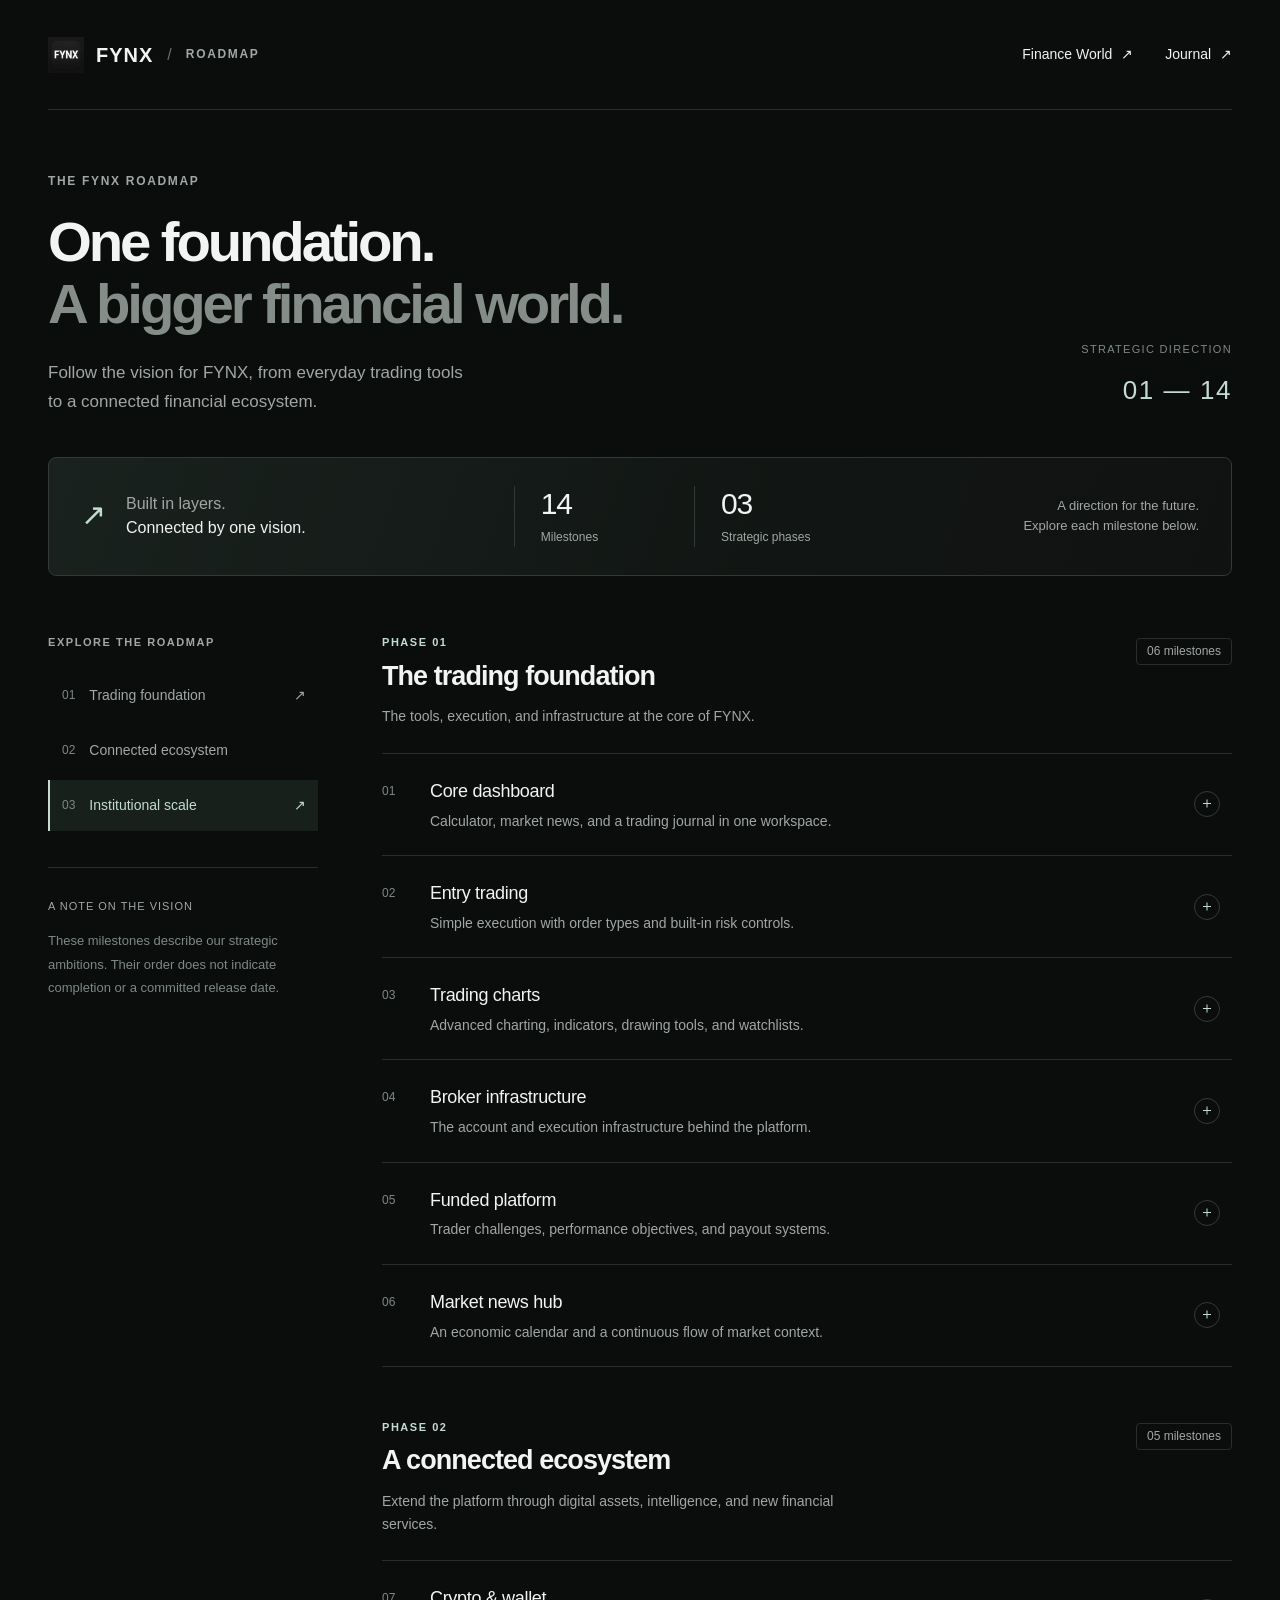
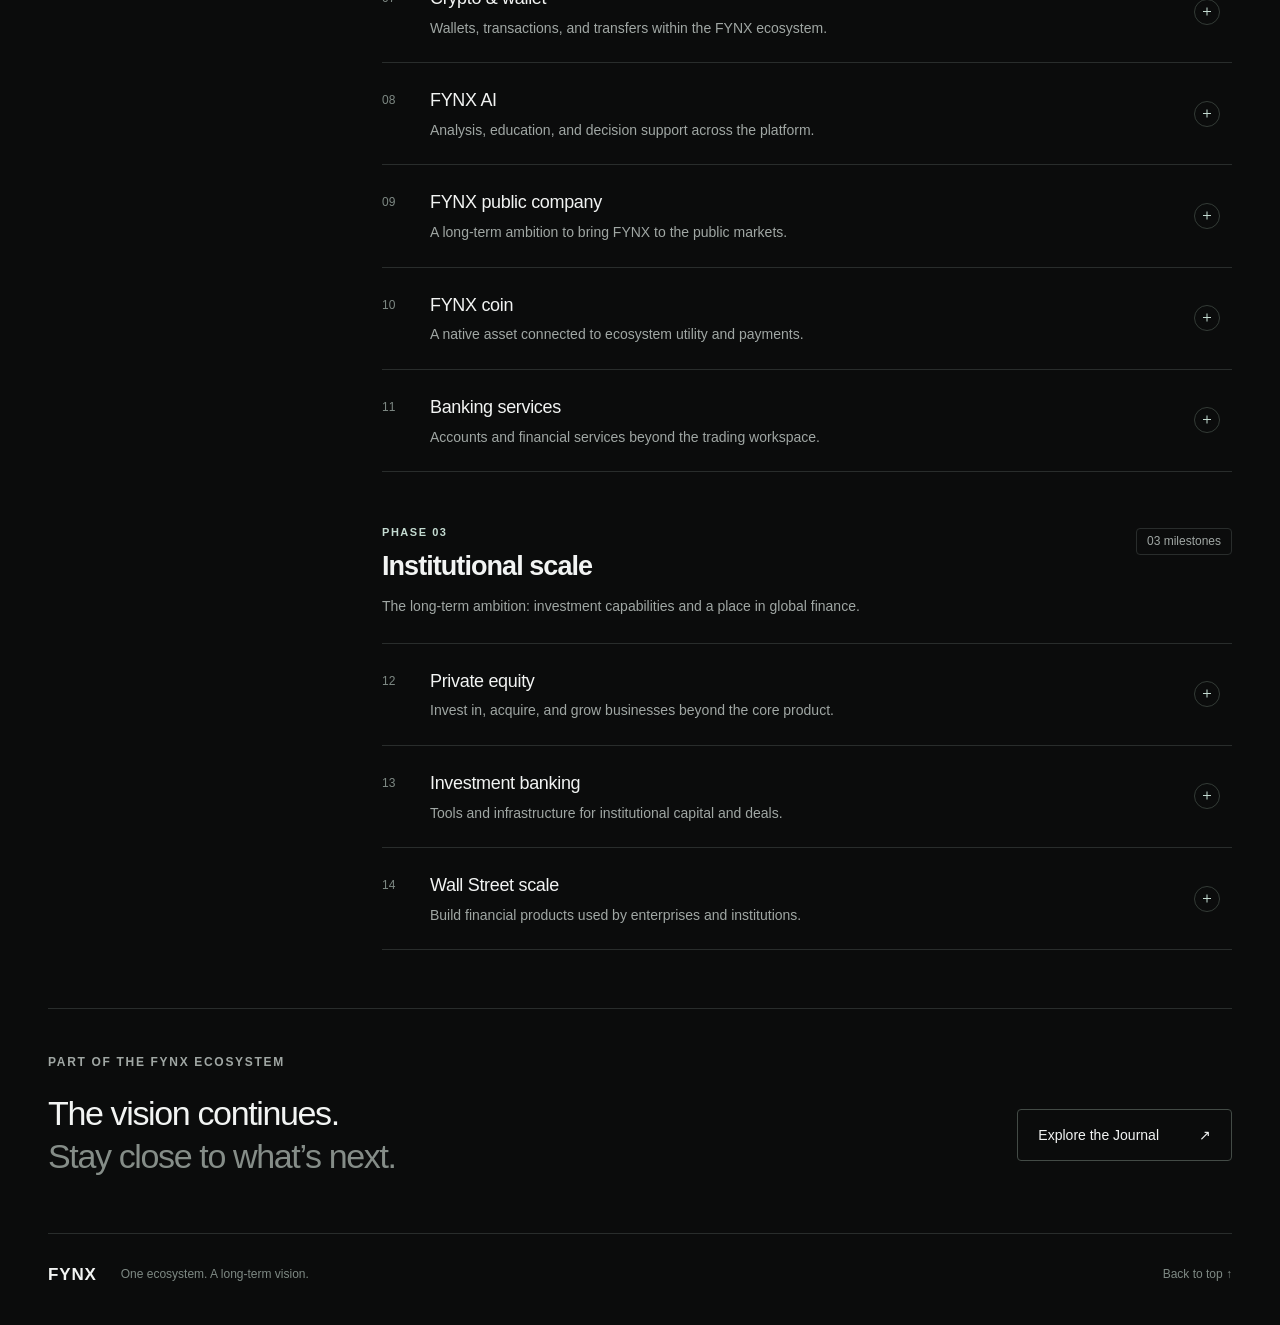
==== commit b13ba80d: "Redesign FYNX roadmap with responsive dark editorial layout" ====
--- a/index.html
+++ b/index.html
@@ -1,984 +1,27 @@
-<!DOCTYPE html>
+<!doctype html>
 <html lang="en">
 <head>
-  <meta charset="UTF-8" />
-  <meta name="viewport" content="width=device-width, initial-scale=1.0, maximum-scale=5.0, user-scalable=yes" />
-  <title>FYNX Roadmap</title>
-
-  <link rel="preconnect" href="https://fonts.googleapis.com">
-  <link rel="preconnect" href="https://fonts.gstatic.com" crossorigin>
-  <link href="https://fonts.googleapis.com/css2?family=Cinzel:wght@400;600;700&family=Crimson+Text:ital,wght@0,400;0,600;1,400&display=swap" rel="stylesheet">
-
-  <style>
-    * { margin: 0; padding: 0; box-sizing: border-box; }
-
-    :root{
-      --ink:#5d4037;
-      --ink2:#3e2723;
-
-      /* Desk / light */
-      --desk-dark:#201611;
-      --desk-mid:#2b1f18;
-      --desk-warm:#3a2a20;
-      --lamp: rgba(255, 214, 160, .55);
-      --vignette: rgba(0,0,0,.60);
-
-      /* Paper */
-      --paper:#f4e8d8;
-      --paper2:#efe0c7;
-      --paper-edge: rgba(93,64,55,.18);
-      --shadow: rgba(0,0,0,.55);
-
-      /* Move the roadmap content DOWN on the paper */
-      --mapShiftY: 120px;
-    }
-
-    html, body { height: 100%; }
-    body{
-      font-family: 'Crimson Text', serif;
-      overflow: hidden;
-      width: 100vw;
-      height: 100vh;
-      position: relative;
-      background: #0f0d0b;
-    }
-
-    /* ============================
-       REALISTIC DESK / LIBRARY SCENE
-       ============================ */
-    .scene{
-      position: fixed;
-      inset: 0;
-      z-index: 0;
-      overflow: hidden;
-    }
-
-    /* Blurred background depth (library vibe, subtle) */
-    .scene::before{
-      content:"";
-      position:absolute;
-      inset:-20%;
-      background:
-        radial-gradient(900px 650px at 18% 12%, rgba(255,230,190,.16), transparent 65%),
-        radial-gradient(900px 650px at 82% 20%, rgba(255,240,210,.08), transparent 70%),
-        radial-gradient(1200px 900px at 50% 85%, rgba(0,0,0,.55), transparent 70%),
-        /* bookshelf-ish silhouettes */
-        linear-gradient(90deg,
-          rgba(0,0,0,.14) 0%,
-          rgba(0,0,0,.00) 14%,
-          rgba(0,0,0,.10) 30%,
-          rgba(0,0,0,.00) 50%,
-          rgba(0,0,0,.10) 70%,
-          rgba(0,0,0,.00) 100%
-        );
-      filter: blur(22px);
-      opacity: .95;
-      transform: scale(1.05);
-    }
-
-    /* Wood desk surface + warm lamp + grain + vignette */
-    .scene::after{
-      content:"";
-      position:absolute;
-      inset:0;
-      background:
-        radial-gradient(900px 700px at 15% 10%, var(--lamp), transparent 62%),
-        radial-gradient(1400px 900px at 50% 55%, rgba(0,0,0,.20), var(--vignette) 78%),
-
-        /* wood grain */
-        repeating-linear-gradient(
-          90deg,
-          rgba(255,255,255,.035) 0px,
-          rgba(255,255,255,.015) 18px,
-          rgba(0,0,0,.03) 38px
-        ),
-
-        /* base wood */
-        linear-gradient(180deg, #3f2f23 0%, var(--desk-warm) 40%, var(--desk-mid) 75%, var(--desk-dark) 100%);
-    }
-
-    /* ============================
-       MAIN CONTAINER
-       ============================ */
-    .map-container{
-      position: relative;
-      width: 100%;
-      height: 100%;
-      overflow: hidden;
-      cursor: grab;
-      z-index: 1; /* above the scene */
-    }
-    .map-container.grabbing{ cursor: grabbing; }
-
-    /* Parchment wrapper - drop animation */
-    .parchment-wrapper{
-      position: absolute;
-      top: -150%;
-      left: 50%;
-      transform: translateX(-50%);
-      animation: parchmentDrop 2s cubic-bezier(0.34, 1.56, 0.64, 1) forwards;
-      transform-origin: center top;
-    }
-
-    @keyframes parchmentDrop{
-      0%{
-        top: -150%;
-        transform: translateX(-50%) rotate(-5deg) scale(0.3);
-        opacity: 0;
-      }
-      60%{
-        top: 52%;
-        transform: translateX(-50%) translateY(-50%) rotate(0deg) scale(0.96);
-        opacity: 1;
-      }
-      100%{
-        top: 52%;
-        transform: translateX(-50%) translateY(-50%) rotate(0deg) scale(1);
-        opacity: 1;
-      }
-    }
-
-    /* ============================
-       PAPER (MORE REAL / GROUNDED)
-       ============================ */
-    .parchment{
-      position: relative;
-      width: 1600px;
-      height: 1200px;
-      border-radius: 12px;
-
-      background:
-        /* gentle center light */
-        radial-gradient(1200px 900px at 30% 20%, rgba(255,255,255,.55), rgba(255,255,255,.08) 70%),
-        /* paper base */
-        linear-gradient(180deg, var(--paper), var(--paper2));
-
-      /* deeper grounded shadow (sitting on desk) */
-      box-shadow:
-        0 55px 140px rgba(0,0,0,.65),
-        0 22px 60px rgba(0,0,0,.45),
-        0 10px 28px rgba(0,0,0,.30),
-        inset 0 1px 0 rgba(255,255,255,.55),
-        inset 0 -1px 0 rgba(0,0,0,.08);
-
-      transform-origin: center center;
-      transition: none;
-    }
-
-    /* paper fiber texture + subtle aging */
-    .parchment::before{
-      content:"";
-      position:absolute;
-      inset:0;
-      border-radius: 12px;
-      pointer-events:none;
-      background:
-        radial-gradient(900px 700px at 85% 25%, rgba(93,64,55,.08), transparent 70%),
-        radial-gradient(900px 700px at 15% 80%, rgba(93,64,55,.06), transparent 70%),
-        repeating-linear-gradient(0deg, rgba(93,64,55,.018), rgba(93,64,55,.018) 2px, transparent 2px, transparent 6px),
-        repeating-linear-gradient(90deg, rgba(93,64,55,.012), rgba(93,64,55,.012) 2px, transparent 2px, transparent 7px);
-      opacity: .75;
-      mix-blend-mode: multiply;
-    }
-
-    /* corner curl (more realistic than triangle sticker) */
-    .parchment::after{
-      content:"";
-      position:absolute;
-      right: 18px;
-      bottom: 18px;
-      width: 150px;
-      height: 150px;
-      border-radius: 16px;
-      pointer-events:none;
-
-      background:
-        radial-gradient(circle at 5% 5%, rgba(0,0,0,.28), transparent 65%),
-        linear-gradient(135deg, rgba(255,255,255,.0) 48%, rgba(93,64,55,.14) 60%, rgba(0,0,0,.16) 100%);
-      opacity: .55;
-      filter: blur(.2px);
-      transform: rotate(10deg);
-      clip-path: polygon(100% 0, 100% 100%, 0 100%);
-    }
-
-    /* map border */
-    .map-border{
-      position:absolute;
-      top: 22px;
-      left: 22px;
-      right: 22px;
-      bottom: 22px;
-      border: 2px solid rgba(93,64,55,.16);
-      border-radius: 8px;
-      pointer-events:none;
-    }
-    .map-border::before{
-      content:"";
-      position:absolute;
-      inset: 6px;
-      border: 1px solid rgba(93,64,55,.09);
-      border-radius: 6px;
-    }
-
-    /* Title */
-    .map-title{
-      position:absolute;
-      top: 54px;
-      left: 50%;
-      transform: translateX(-50%);
-      font-family: 'Cinzel', serif;
-      font-size: 52px;
-      font-weight: 700;
-      color: var(--ink2);
-      letter-spacing: 4px;
-      text-align: center;
-      text-shadow:
-        1px 1px 0 rgba(255,255,255,.25),
-        0 2px 4px rgba(0,0,0,.10);
-      pointer-events:none;
-    }
-
-    .map-subtitle{
-      position:absolute;
-      top: 118px;
-      left: 50%;
-      transform: translateX(-50%);
-      font-family: 'Crimson Text', serif;
-      font-size: 18px;
-      font-style: italic;
-      color: var(--ink);
-      letter-spacing: 1px;
-      opacity: .72;
-      pointer-events:none;
-    }
-
-    /* Shift the ROADMAP drawing area down */
-    .map-content{
-      position:absolute;
-      inset: 0;
-      transform: translateY(var(--mapShiftY));
-      transform-origin: top center;
-    }
-
-    /* SVG path layer */
-    .map-svg{
-      position:absolute;
-      top: 0;
-      left: 0;
-      width: 100%;
-      height: 100%;
-      pointer-events:none;
-    }
-
-    .treasure-path{
-      fill:none;
-      stroke: var(--ink);
-      stroke-width: 3;
-      stroke-linecap: round;
-      stroke-linejoin: round;
-      stroke-dasharray: 10, 5;
-      opacity: .75;
-      filter: url(#inkBlur);
-    }
-
-    /* Subtle grid lines */
-    .grid-lines{
-      stroke: rgba(93,64,55,.07);
-      stroke-width: 0.6;
-    }
-
-    /* Compass rose */
-    .compass-rose{
-      position:absolute;
-      bottom: 60px;
-      left: 60px;
-      width: 110px;
-      height: 110px;
-      opacity: .14;
-      pointer-events:none;
-    }
-
-    /* ============================
-       NODES (NO EMOJI “STICKERS”)
-       ============================ */
-    .node{
-      position:absolute;
-      width: 84px;
-      height: 84px;
-      transform: translate(-50%, -50%);
-      cursor: pointer;
-      transition: transform .25s cubic-bezier(0.34, 1.56, 0.64, 1);
-    }
-    .node:hover{
-      transform: translate(-50%, -50%) scale(1.08);
-      z-index: 10;
-    }
-
-    .node-circle{
-      position:absolute;
-      top:50%;
-      left:50%;
-      transform: translate(-50%, -50%);
-      width: 62px;
-      height: 62px;
-      border-radius: 50%;
-      background:
-        radial-gradient(circle at 30% 30%, rgba(255,255,255,.55), rgba(0,0,0,.04) 65%),
-        radial-gradient(circle at 40% 40%, #f7eee0, #d7bda0);
-      border: 3px solid var(--ink);
-      box-shadow:
-        0 6px 16px rgba(0,0,0,.20),
-        inset 0 2px 6px rgba(255,255,255,.25);
-    }
-
-    /* subtle hover glow (ink aura) */
-    .node:hover .node-circle{
-      box-shadow:
-        0 0 22px rgba(93,64,55,.25),
-        0 8px 18px rgba(0,0,0,.22),
-        inset 0 2px 6px rgba(255,255,255,.28);
-    }
-
-    .node-label{
-      position:absolute;
-      top:50%;
-      left:50%;
-      transform: translate(-50%, -50%);
-      font-family: 'Cinzel', serif;
-      font-size: 10px;
-      font-weight: 700;
-      color: var(--ink2);
-      text-align:center;
-      line-height: 1.25;
-      pointer-events:none;
-      width: 74px;
-      letter-spacing: .35px;
-      text-shadow: 0 1px 2px rgba(255,255,255,.5);
-      white-space: pre-line;
-    }
-
-    /* Remove “visited checkmark sticker” — instead just darken slightly */
-    .node.visited .node-circle{
-      background:
-        radial-gradient(circle at 30% 30%, rgba(255,255,255,.45), rgba(0,0,0,.06) 70%),
-        radial-gradient(circle at 40% 40%, #e9d7bf, #c5a786);
-    }
-
-    /* Start label */
-    .node.first::before{
-      content:'START HERE';
-      position:absolute;
-      top: -34px;
-      left: 50%;
-      transform: translateX(-50%);
-      font-family: 'Cinzel', serif;
-      font-size: 10px;
-      font-weight: 700;
-      color: #7a3f1e;
-      letter-spacing: 1px;
-      white-space: nowrap;
-      background: rgba(244,232,216,.92);
-      padding: 4px 12px;
-      border-radius: 12px;
-      border: 1px solid rgba(93,64,55,.35);
-      box-shadow: 0 2px 10px rgba(0,0,0,.15);
-    }
-
-    /* Final treasure (keep subtle, not cheesy) */
-    .node.final .node-circle{
-      background: radial-gradient(circle at 30% 30%, #ffe08a, #d7a12d);
-      animation: treasureGlow 3s ease-in-out infinite;
-      border-color: rgba(93,64,55,.9);
-    }
-
-    @keyframes treasureGlow{
-      0%, 100%{
-        box-shadow:
-          0 0 16px rgba(215,161,45,.35),
-          0 8px 18px rgba(0,0,0,.22),
-          inset 0 2px 6px rgba(255,255,255,.25);
-      }
-      50%{
-        box-shadow:
-          0 0 30px rgba(215,161,45,.55),
-          0 10px 22px rgba(0,0,0,.25),
-          inset 0 2px 6px rgba(255,255,255,.30);
-      }
-    }
-
-    .node.final::after{
-      content:'✦';
-      position:absolute;
-      top: -14px;
-      right: -14px;
-      font-size: 22px;
-      color: #d7a12d;
-      opacity: .9;
-      animation: sparkle 2.4s ease-in-out infinite;
-      pointer-events:none;
-    }
-
-    @keyframes sparkle{
-      0%,100%{ opacity:.55; transform: scale(1) rotate(0deg); }
-      50%{ opacity:1; transform: scale(1.18) rotate(90deg); }
-    }
-
-    /* ============================
-       INFO CARD
-       ============================ */
-    .info-card{
-      position: fixed;
-      background:
-        radial-gradient(ellipse at 30% 30%, rgba(244,232,216,1), rgba(240,229,213,1)),
-        linear-gradient(135deg, #f4e8d8 0%, #ebe0d0 100%);
-      border-radius: 10px;
-      padding: 28px 32px;
-      box-shadow:
-        0 25px 70px rgba(0,0,0,.55),
-        0 10px 25px rgba(0,0,0,.30),
-        inset 0 1px 0 rgba(255,255,255,.45),
-        0 0 0 1px rgba(93,64,55,.14);
-      max-width: 420px;
-      z-index: 1000;
-      opacity: 0;
-      transform: scale(.92) translateY(10px);
-      transition: opacity .28s cubic-bezier(0.34, 1.56, 0.64, 1),
-                  transform .28s cubic-bezier(0.34, 1.56, 0.64, 1);
-      pointer-events: none;
-      border: 2px solid rgba(139,119,101,.13);
-    }
-
-    .info-card::before{
-      content:"";
-      position:absolute;
-      inset:0;
-      border-radius: 8px;
-      pointer-events:none;
-      background:
-        repeating-linear-gradient(0deg, transparent, transparent 2px, rgba(139,119,101,.02) 2px, rgba(139,119,101,.02) 4px),
-        repeating-linear-gradient(90deg, transparent, transparent 2px, rgba(139,119,101,.02) 2px, rgba(139,119,101,.02) 4px);
-      opacity: .65;
-    }
-
-    .info-card.show{
-      opacity: 1;
-      transform: scale(1) translateY(0);
-      pointer-events: auto;
-    }
-
-    .info-card-title{
-      font-family: 'Cinzel', serif;
-      font-size: 24px;
-      font-weight: 700;
-      color: #1a1a1a;
-      margin-bottom: 16px;
-      letter-spacing: .5px;
-      position: relative;
-      z-index: 1;
-    }
-
-    .info-card-content{
-      font-size: 17px;
-      line-height: 1.7;
-      color: #2f2f2f;
-      position: relative;
-      z-index: 1;
-    }
-    .info-card-content p{ margin-bottom: 10px; }
-    .info-card-content p:last-child{ margin-bottom: 0; }
-
-    .close-btn{
-      position:absolute;
-      top: 14px;
-      right: 14px;
-      width: 34px;
-      height: 34px;
-      border: 1px solid rgba(93,64,55,.22);
-      background: rgba(244,232,216,.92);
-      border-radius: 50%;
-      cursor: pointer;
-      display:flex;
-      align-items:center;
-      justify-content:center;
-      font-size: 18px;
-      color: var(--ink);
-      transition: transform .18s ease, background .18s ease;
-      box-shadow: 0 2px 8px rgba(0,0,0,.15);
-      z-index: 2;
-    }
-    .close-btn:hover{
-      background: rgba(225,205,182,.95);
-      transform: scale(1.08);
-    }
-
-    /* Controls */
-    .controls{
-      position: fixed;
-      bottom: 30px;
-      right: 30px;
-      display: flex;
-      gap: 12px;
-      z-index: 100;
-    }
-    .control-btn{
-      width: 48px;
-      height: 48px;
-      background: rgba(255,255,255,.92);
-      border: 1px solid rgba(0,0,0,.10);
-      border-radius: 12px;
-      cursor: pointer;
-      display:flex;
-      align-items:center;
-      justify-content:center;
-      font-size: 20px;
-      color: #222;
-      box-shadow: 0 6px 16px rgba(0,0,0,.18);
-      transition: transform .18s ease, background .18s ease;
-      font-weight: 800;
-      backdrop-filter: blur(6px);
-    }
-    .control-btn:hover{
-      background: rgba(255,255,255,.98);
-      transform: translateY(-2px);
-    }
-    .control-btn:active{ transform: translateY(0); }
-
-    /* Watermark */
-    .watermark{
-      position: fixed;
-      bottom: 30px;
-      left: 30px;
-      font-family: 'Cinzel', serif;
-      font-size: 14px;
-      color: rgba(255,255,255,.42);
-      letter-spacing: 2px;
-      z-index: 100;
-      font-weight: 700;
-      text-shadow: 0 2px 10px rgba(0,0,0,.45);
-    }
-
-    /* Helper hint */
-    .helper-hint{
-      position: fixed;
-      top: 50%;
-      left: 50%;
-      transform: translate(-50%, -50%);
-      background: rgba(0,0,0,.75);
-      color: white;
-      padding: 16px 28px;
-      border-radius: 12px;
-      font-size: 16px;
-      z-index: 50;
-      animation: hintFade 3s ease-in-out forwards;
-      pointer-events: none;
-      box-shadow: 0 18px 40px rgba(0,0,0,.35);
-    }
-    @keyframes hintFade{
-      0%{ opacity:0; }
-      10%{ opacity:1; }
-      90%{ opacity:1; }
-      100%{ opacity:0; }
-    }
-
-    /* Mobile */
-    @media (max-width: 768px){
-      .controls{ bottom: 20px; right: 20px; gap: 8px; }
-      .control-btn{ width: 44px; height: 44px; font-size: 18px; }
-      .watermark{ bottom: 20px; left: 20px; font-size: 12px; }
-      .info-card{ max-width: calc(100vw - 40px); padding: 24px; }
-      .info-card-title{ font-size: 20px; }
-      .info-card-content{ font-size: 15px; }
-      :root{ --mapShiftY: 110px; }
-    }
-
-    /* Overlay */
-    .overlay{
-      position: fixed;
-      inset: 0;
-      background: transparent;
-      z-index: 999;
-      display: none;
-    }
-    .overlay.show{ display:block; }
-  </style>
+<meta charset="utf-8">
+<meta name="viewport" content="width=device-width, initial-scale=1">
+<meta name="theme-color" content="#0b0c0c">
+<meta name="description" content="Explore the FYNX roadmap: 14 milestones from the trading foundation to a connected financial ecosystem and institutional scale.">
+<title>Roadmap — FYNX</title>
+<link rel="icon" href="fynx-logo.png" type="image/png">
+<link rel="stylesheet" href="styles.css">
+<script src="roadmap.js" defer></script>
 </head>
-
 <body>
-  <!-- Desk / library scene -->
-  <div class="scene"></div>
-
-  <div class="map-container" id="mapContainer">
-    <div class="parchment-wrapper">
-      <div class="parchment" id="parchment">
-        <div class="map-border"></div>
-        <div class="map-title">FYNX ROADMAP</div>
-        <div class="map-subtitle">A blueprint from zero to Wall Street scale</div>
-
-        <!-- Everything below is shifted down inside paper -->
-        <div class="map-content" id="mapContent">
-          <svg class="map-svg" id="mapSvg">
-            <defs>
-              <filter id="inkBlur">
-                <feGaussianBlur in="SourceGraphic" stdDeviation="0.5"></feGaussianBlur>
-              </filter>
-            </defs>
-
-            <!-- Grid lines -->
-            <g class="grid-lines">
-              <line x1="100" y1="150" x2="1500" y2="150" />
-              <line x1="100" y1="350" x2="1500" y2="350" />
-              <line x1="100" y1="550" x2="1500" y2="550" />
-              <line x1="100" y1="750" x2="1500" y2="750" />
-              <line x1="100" y1="950" x2="1500" y2="950" />
-              <line x1="300" y1="150" x2="300" y2="1050" />
-              <line x1="600" y1="150" x2="600" y2="1050" />
-              <line x1="900" y1="150" x2="900" y2="1050" />
-              <line x1="1200" y1="150" x2="1200" y2="1050" />
-            </g>
-
-            <path class="treasure-path" id="treasurePath" d=""></path>
-          </svg>
-
-          <!-- Compass -->
-          <svg class="compass-rose" viewBox="0 0 100 100">
-            <circle cx="50" cy="50" r="45" fill="none" stroke="#5d4037" stroke-width="1"></circle>
-            <circle cx="50" cy="50" r="35" fill="none" stroke="#5d4037" stroke-width="0.5"></circle>
-            <path d="M 50 5 L 55 45 L 50 50 L 45 45 Z" fill="#5d4037"></path>
-            <path d="M 50 95 L 55 55 L 50 50 L 45 55 Z" fill="#5d4037" opacity="0.5"></path>
-            <path d="M 5 50 L 45 55 L 50 50 L 45 45 Z" fill="#5d4037" opacity="0.5"></path>
-            <path d="M 95 50 L 55 55 L 50 50 L 55 45 Z" fill="#5d4037" opacity="0.5"></path>
-            <text x="50" y="18" font-family="Cinzel, serif" font-size="12" text-anchor="middle" fill="#5d4037">N</text>
-            <text x="50" y="92" font-family="Cinzel, serif" font-size="10" text-anchor="middle" fill="#5d4037" opacity="0.6">S</text>
-            <text x="15" y="55" font-family="Cinzel, serif" font-size="10" text-anchor="middle" fill="#5d4037" opacity="0.6">W</text>
-            <text x="85" y="55" font-family="Cinzel, serif" font-size="10" text-anchor="middle" fill="#5d4037" opacity="0.6">E</text>
-          </svg>
-
-          <div id="nodesContainer"></div>
-        </div>
-      </div>
-    </div>
-  </div>
-
-  <div class="controls">
-    <button class="control-btn" id="zoomIn" title="Zoom In">+</button>
-    <button class="control-btn" id="zoomOut" title="Zoom Out">−</button>
-    <button class="control-btn" id="resetView" title="Reset View">⟲</button>
-  </div>
-
-  <div class="watermark">FYNX ROADMAP</div>
-  <div class="helper-hint">Scroll or pinch to zoom • Drag to explore</div>
-
-  <div class="overlay" id="overlay"></div>
-  <div class="info-card" id="infoCard">
-    <button class="close-btn" id="closeCard">×</button>
-    <div class="info-card-title" id="cardTitle"></div>
-    <div class="info-card-content" id="cardContent"></div>
-  </div>
-
-  <script>
-    // ========== ROADMAP DATA ==========
-    const ROADMAP_DATA = [
-      { id:'fynx', label:'FYNX', x:180, y:200, details:[
-        'Build the core dashboard foundation.',
-        'Include Calculator, News, and Trading Journal.',
-        'Make it fast, clean, and real product quality.',
-        'This is the base layer for everything else.'
-      ]},
-      { id:'fynx1', label:'FYNX 1\nEntry Trading', x:340, y:180, details:[
-        'Build a simple entry trading panel like MetaTrader-style execution.',
-        'Focus on placing trades, risk controls, and basic order types.',
-        'Keep it lightweight and easy for beginners.',
-        'This becomes the first "trading engine" UI.'
-      ]},
-      { id:'fynx2', label:'FYNX 2\nTrading Chart', x:500, y:220, details:[
-        'Add advanced charts like TradingView-style experience.',
-        'Include indicators, drawing tools, timeframes, and watchlist.',
-        'Make it smooth and interactive with real-time feel.',
-        'This becomes the main visual trading workstation.'
-      ]},
-      { id:'fynx3', label:'FYNX 3\nBroker Layer', x:650, y:190, details:[
-        'Add broker infrastructure conceptually as the next step.',
-        'Show that FYNX becomes the platform where trades route and execute.',
-        'Prepare for accounts, balances, and compliance-ready structure.',
-        'This is where FYNX becomes a real brokerage product.'
-      ]},
-      { id:'fynx4', label:'FYNX 4\nFunded Platform', x:810, y:240, details:[
-        'Create a funded-trader platform concept (challenges, rules, payouts).',
-        'Track performance, drawdown, and objectives.',
-        'Build trust systems and clear dashboards.',
-        'This unlocks scale with traders worldwide.'
-      ]},
-      { id:'fynx5', label:'FYNX 5\nMarket News Hub', x:950, y:210, details:[
-        'Build a market news hub like ForexFactory-style calendar/news flow.',
-        'Show events, impact levels, filters, and summaries.',
-        'Keep it fast and constantly updating.',
-        'This makes the platform feel alive daily.'
-      ]},
-      { id:'fynx6', label:'FYNX 6\nCrypto + Wallet', x:1100, y:270, details:[
-        'Add a crypto layer: wallet, transactions, and transfers.',
-        'Show that users can store, move, and track crypto inside FYNX.',
-        'Make it secure and clean with strong UX.',
-        'This expands FYNX into full finance rails.'
-      ]},
-      { id:'fynxai', label:'FYNX AI', x:1240, y:240, details:[
-        'Add an AI layer across the whole ecosystem.',
-        'AI helps with analysis, education, decision support, and automation.',
-        'Make it feel like an "AI co-pilot" inside the platform.',
-        'This becomes the power multiplier for everything.'
-      ]},
-      { id:'stock', label:'Stock of\nFYNX', x:250, y:480, details:[
-        'Show the long-term goal of turning FYNX into a public company.',
-        'Build a brand that becomes a real financial institution.',
-        'Prepare for big partnerships and serious scale.',
-        'This is the "public market" endgame milestone.'
-      ]},
-      { id:'coin', label:'Coin of\nFYNX', x:420, y:520, details:[
-        'Show the goal of launching a native crypto asset for the ecosystem.',
-        'Use it for utility, payments, and community growth.',
-        'Tie it to products so it\'s not just hype.',
-        'This is the FYNX network expansion milestone.'
-      ]},
-      { id:'banking', label:'Start\nBanking', x:590, y:500, details:[
-        'Show the goal of building banking services and accounts.',
-        'Move beyond tools into real financial products.',
-        'Build systems that can handle large-scale users.',
-        'This makes FYNX a real financial backbone.'
-      ]},
-      { id:'privateequity', label:'Private\nEquity', x:760, y:540, details:[
-        'Show the goal of owning stakes in companies and building an empire.',
-        'Use capital to acquire, invest, and scale real businesses.',
-        'Connect it to the finance ecosystem strategy.',
-        'This is how FYNX grows beyond one product.'
-      ]},
-      { id:'investmentbanking', label:'Investment\nBanking System', x:950, y:520, details:[
-        'Show the goal of building an institutional-grade banking layer.',
-        'Help big money move, invest, and structure deals.',
-        'Make it feel like next-generation Wall Street tools.',
-        'This is the "elite finance" product tier.'
-      ]},
-      { id:'wallstreet', label:'Wall Street\nLevel', x:1140, y:560, details:[
-        'Show the goal of reaching the highest finance arena.',
-        'Compete with the biggest names in the financial industry.',
-        'Build products enterprises and institutions actually use.',
-        'This is the ultimate credibility and dominance milestone.'
-      ]}
-    ];
-
-    // ========== STATE ==========
-    let scale = 1;
-    let translateX = 0;
-    let translateY = 0;
-    let isDragging = false;
-    let startX = 0;
-    let startY = 0;
-    let currentX = 0;
-    let currentY = 0;
-
-    // ========== ELEMENTS ==========
-    const parchment = document.getElementById('parchment');
-    const mapContainer = document.getElementById('mapContainer');
-    const nodesContainer = document.getElementById('nodesContainer');
-    const infoCard = document.getElementById('infoCard');
-    const overlay = document.getElementById('overlay');
-    const cardTitle = document.getElementById('cardTitle');
-    const cardContent = document.getElementById('cardContent');
-    const treasurePath = document.getElementById('treasurePath');
-
-    // ========== RENDER NODES ==========
-    function renderNodes(){
-      ROADMAP_DATA.forEach((node, index) => {
-        const nodeEl = document.createElement('div');
-        nodeEl.className = 'node';
-        nodeEl.style.left = `${node.x}px`;
-        nodeEl.style.top  = `${node.y}px`;
-        nodeEl.dataset.id = node.id;
-
-        if (index === 0) nodeEl.classList.add('first');
-        if (index === ROADMAP_DATA.length - 1) nodeEl.classList.add('final');
-
-        nodeEl.innerHTML = `
-          <div class="node-circle"></div>
-          <div class="node-label">${node.label}</div>
-        `;
-
-        nodeEl.addEventListener('click', (e) => {
-          e.stopPropagation();
-          showInfoCard(node, e);
-          nodeEl.classList.add('visited');
-        });
-
-        nodesContainer.appendChild(nodeEl);
-      });
-
-      drawPath();
-    }
-
-    // ========== DRAW PATH ==========
-    function drawPath(){
-      let pathData = `M ${ROADMAP_DATA[0].x} ${ROADMAP_DATA[0].y}`;
-      for (let i = 1; i < ROADMAP_DATA.length; i++){
-        const prev = ROADMAP_DATA[i - 1];
-        const curr = ROADMAP_DATA[i];
-        const midX = (prev.x + curr.x) / 2;
-        const midY = (prev.y + curr.y) / 2;
-        pathData += ` Q ${midX} ${midY - 20}, ${curr.x} ${curr.y}`;
-      }
-      treasurePath.setAttribute('d', pathData);
-    }
-
-    // ========== INFO CARD ==========
-    function showInfoCard(node, event){
-      cardTitle.textContent = node.label.replace('\n', ' ');
-      cardContent.innerHTML = node.details.map(d => `<p>${d}</p>`).join('');
-
-      const rect = event.target.getBoundingClientRect();
-      const cardWidth = 420;
-      const cardHeight = 300;
-
-      let left = rect.left + window.scrollX;
-      let top = rect.bottom + window.scrollY + 20;
-
-      if (left + cardWidth > window.innerWidth - 40) left = window.innerWidth - cardWidth - 40;
-      if (left < 40) left = 40;
-      if (top + cardHeight > window.innerHeight - 40) top = rect.top + window.scrollY - cardHeight - 20;
-
-      infoCard.style.left = `${left}px`;
-      infoCard.style.top = `${top}px`;
-
-      infoCard.classList.add('show');
-      overlay.classList.add('show');
-    }
-
-    function hideInfoCard(){
-      infoCard.classList.remove('show');
-      overlay.classList.remove('show');
-    }
-
-    document.getElementById('closeCard').addEventListener('click', hideInfoCard);
-    overlay.addEventListener('click', hideInfoCard);
-
-    // ========== PAN & ZOOM ==========
-    function updateTransform(){
-      parchment.style.transform = `translate(${translateX}px, ${translateY}px) scale(${scale})`;
-    }
-
-    mapContainer.addEventListener('mousedown', startDrag);
-    mapContainer.addEventListener('touchstart', startDrag, { passive:false });
-
-    function startDrag(e){
-      if (e.target.closest('.node') || e.target.closest('.control-btn')) return;
-      isDragging = true;
-      mapContainer.classList.add('grabbing');
-
-      const clientX = e.type === 'mousedown' ? e.clientX : e.touches[0].clientX;
-      const clientY = e.type === 'mousedown' ? e.clientY : e.touches[0].clientY;
-
-      startX = clientX - currentX;
-      startY = clientY - currentY;
-      e.preventDefault();
-    }
-
-    document.addEventListener('mousemove', drag);
-    document.addEventListener('touchmove', drag, { passive:false });
-
-    function drag(e){
-      if (!isDragging) return;
-
-      const clientX = e.type === 'mousemove' ? e.clientX : e.touches[0].clientX;
-      const clientY = e.type === 'mousemove' ? e.clientY : e.touches[0].clientY;
-
-      currentX = clientX - startX;
-      currentY = clientY - startY;
-      translateX = currentX;
-      translateY = currentY;
-
-      updateTransform();
-      e.preventDefault();
-    }
-
-    document.addEventListener('mouseup', stopDrag);
-    document.addEventListener('touchend', stopDrag);
-
-    function stopDrag(){
-      isDragging = false;
-      mapContainer.classList.remove('grabbing');
-    }
-
-    // Wheel zoom
-    mapContainer.addEventListener('wheel', (e) => {
-      e.preventDefault();
-
-      const delta = e.deltaY > 0 ? -0.1 : 0.1;
-      const newScale = Math.min(Math.max(0.5, scale + delta), 3);
-
-      if (newScale !== scale){
-        const rect = mapContainer.getBoundingClientRect();
-        const mouseX = e.clientX - rect.left;
-        const mouseY = e.clientY - rect.top;
-
-        const scaleRatio = newScale / scale;
-        translateX = mouseX - (mouseX - translateX) * scaleRatio;
-        translateY = mouseY - (mouseY - translateY) * scaleRatio;
-        currentX = translateX;
-        currentY = translateY;
-
-        scale = newScale;
-        updateTransform();
-      }
-    }, { passive:false });
-
-    // Pinch zoom
-    let initialDistance = 0;
-    let initialScale = 1;
-
-    mapContainer.addEventListener('touchstart', (e) => {
-      if (e.touches.length === 2){
-        initialDistance = getDistance(e.touches[0], e.touches[1]);
-        initialScale = scale;
-      }
-    }, { passive:true });
-
-    mapContainer.addEventListener('touchmove', (e) => {
-      if (e.touches.length === 2){
-        e.preventDefault();
-        const currentDistance = getDistance(e.touches[0], e.touches[1]);
-        const newScale = Math.min(Math.max(0.5, initialScale * (currentDistance / initialDistance)), 3);
-        if (newScale !== scale){
-          scale = newScale;
-          updateTransform();
-        }
-      }
-    }, { passive:false });
-
-    function getDistance(t1, t2){
-      const dx = t1.clientX - t2.clientX;
-      const dy = t1.clientY - t2.clientY;
-      return Math.sqrt(dx*dx + dy*dy);
-    }
-
-    // Buttons
-    document.getElementById('zoomIn').addEventListener('click', () => {
-      scale = Math.min(scale + 0.2, 3);
-      updateTransform();
-    });
-
-    document.getElementById('zoomOut').addEventListener('click', () => {
-      scale = Math.max(scale - 0.2, 0.5);
-      updateTransform();
-    });
-
-    document.getElementById('resetView').addEventListener('click', () => {
-      scale = 1;
-      translateX = 0;
-      translateY = 0;
-      currentX = 0;
-      currentY = 0;
-      updateTransform();
-    });
-
-    // ========== INIT ==========
-    renderNodes();
-    updateTransform();
-  </script>
+<a class="skip-link" href="#roadmap">Skip to roadmap</a>
+<header class="site-header wrap">
+<a class="brand" href="/" aria-label="FYNX roadmap home"><img src="fynx-logo.png" alt="" width="36" height="36"><strong>FYNX</strong><span class="brand-divider">/</span><span class="brand-section">ROADMAP</span></a>
+<nav class="site-nav" aria-label="FYNX websites"><a href="https://fynxfinanceworld.com">Finance World <span aria-hidden="true">↗</span></a><a href="https://blog.fynxfinanceworld.com">Journal <span aria-hidden="true">↗</span></a></nav>
+</header>
+<main class="wrap">
+<section class="intro" aria-labelledby="page-title"><div><p class="eyebrow">THE FYNX ROADMAP</p><h1>One foundation.<br><span>A bigger financial world.</span></h1><p class="intro-text">Follow the vision for FYNX, from everyday trading tools<br class="desktop-break"> to a connected financial ecosystem.</p></div><div class="index-label"><span>STRATEGIC DIRECTION</span><span>01 — 14</span></div></section>
+<div class="overview" aria-label="Roadmap overview"><div class="overview-title"><span class="overview-mark" aria-hidden="true">↗</span><span>Built in layers.<br><strong>Connected by one vision.</strong></span></div><div class="stat"><strong>14</strong><span>Milestones</span></div><div class="stat"><strong>03</strong><span>Strategic phases</span></div><div class="overview-note">A direction for the future.<br>Explore each milestone below.</div></div>
+<div class="roadmap-layout"><aside class="sidebar"><p class="eyebrow">EXPLORE THE ROADMAP</p><nav class="phase-nav" aria-label="Roadmap phases"><a class="active" aria-current="location" href="#foundation"><span>01</span>Trading foundation<span class="nav-arrow" aria-hidden="true">↗</span></a><a href="#ecosystem"><span>02</span>Connected ecosystem<span class="nav-arrow" aria-hidden="true">↗</span></a><a href="#institutional"><span>03</span>Institutional scale<span class="nav-arrow" aria-hidden="true">↗</span></a></nav><div class="direction-note"><span class="note-label">A NOTE ON THE VISION</span><p>These milestones describe our strategic ambitions. Their order does not indicate completion or a committed release date.</p></div></aside><div id="roadmap"></div></div>
+<section class="closing"><p class="eyebrow">PART OF THE FYNX ECOSYSTEM</p><div><h2>The vision continues.<br><span>Stay close to what’s next.</span></h2><a class="journal-link" href="https://blog.fynxfinanceworld.com">Explore the Journal <span aria-hidden="true">↗</span></a></div></section>
+</main>
+<footer class="wrap"><a class="footer-brand" href="https://fynxfinanceworld.com">FYNX</a><span>One ecosystem. A long-term vision.</span><a href="#page-title">Back to top <span aria-hidden="true">↑</span></a></footer>
 </body>
 </html>
--- a/styles.css
+++ b/styles.css
@@ -0,0 +1,7 @@
+
+:root{color-scheme:dark;--bg:#0b0c0c;--surface:#101212;--line:#292d2c;--text:#f2f4f3;--muted:#a0a7a4;--accent:#c4dbd1;--soft:#7e8984}
+*{box-sizing:border-box}html{scroll-behavior:smooth;scroll-padding-top:32px}body{margin:0;background:var(--bg);color:var(--text);font-family:Inter,-apple-system,BlinkMacSystemFont,"Segoe UI",sans-serif;font-size:16px;line-height:1.6;-webkit-font-smoothing:antialiased}a{color:inherit;text-decoration:none}button,a,summary{-webkit-tap-highlight-color:transparent}a:focus-visible,summary:focus-visible{outline:2px solid var(--accent);outline-offset:5px}.wrap{width:min(1280px,calc(100% - 96px));margin-inline:auto}.site-header{min-height:110px;display:flex;align-items:center;justify-content:space-between;border-bottom:1px solid var(--line);gap:24px}.brand{display:flex;align-items:center;gap:12px}.brand img{object-fit:contain}.brand strong{font-size:20px;letter-spacing:.05em}.brand-divider{color:#68716c;padding:0 2px}.brand-section,.eyebrow{font-size:12px;letter-spacing:.14em;font-weight:650;color:var(--muted)}.site-nav{display:flex;gap:32px;font-size:14px}.site-nav a{padding-block:12px}.site-nav a:hover,.journal-link:hover{color:var(--accent)}.site-nav span{padding-left:5px}.intro{display:flex;align-items:flex-end;justify-content:space-between;gap:20px;padding:62px 0 40px}.eyebrow{margin:0 0 20px}h1{font-size:clamp(36px,4.4vw,62px);letter-spacing:-.055em;line-height:1.1;font-weight:600;margin:0}h1 span{color:#858d88}.intro-text{color:var(--muted);font-size:17px;line-height:1.7;margin:24px 0 0}.index-label{display:flex;flex-direction:column;gap:12px;align-items:flex-end;padding-bottom:5px}.index-label span:first-child{font-size:11px;letter-spacing:.12em;color:var(--soft)}.index-label span:last-child{font-size:26px;font-weight:400;color:var(--accent);font-variant-numeric:tabular-nums;letter-spacing:.06em}.overview{display:grid;grid-template-columns:1.7fr .65fr .8fr 1.2fr;border:1px solid #313a35;border-radius:8px;background:linear-gradient(110deg,#19221e,#111513 65%,#101212);padding:28px 32px;gap:24px;align-items:center}.overview-title{display:flex;gap:20px;font-size:16px;line-height:1.5;color:var(--muted)}.overview-title strong{color:var(--text);font-weight:500}.overview-mark{font-size:30px;color:var(--accent)}.stat{display:flex;flex-direction:column;border-left:1px solid #303a34;padding-left:26px}.stat strong{font-size:30px;line-height:1.2;font-weight:500;letter-spacing:-.04em}.stat span{font-size:12px;color:var(--muted);margin-top:6px}.overview-note{font-size:13px;color:var(--muted);text-align:right}.roadmap-layout{display:grid;grid-template-columns:270px minmax(0,1fr);gap:64px;margin-top:58px}.sidebar{position:sticky;top:36px;align-self:start}.sidebar>.eyebrow{font-size:11px;margin-bottom:18px}.phase-nav{display:flex;flex-direction:column;gap:5px}.phase-nav a{display:flex;gap:14px;padding:14px 12px;font-size:14px;color:var(--muted);border-left:2px solid transparent;transition:background .2s,color .2s}.phase-nav a>span:first-child{color:var(--soft);font-size:12px;padding-top:2px}.phase-nav a.active{color:var(--accent);border-color:var(--accent);background:#17201b}.phase-nav a:hover{background:#141a17;color:var(--text)}.nav-arrow{margin-left:auto;opacity:0}.active .nav-arrow{opacity:1}.direction-note{border-top:1px solid var(--line);margin-top:36px;padding-top:24px}.note-label{font-size:11px;letter-spacing:.09em;color:var(--muted)}.direction-note p{color:var(--soft);font-size:13px;line-height:1.8;margin-top:12px}.phase{scroll-margin-top:30px;margin-bottom:52px}.phase-heading{display:flex;justify-content:space-between;align-items:flex-start;gap:20px;padding-bottom:25px}.phase-heading .eyebrow{color:var(--accent);margin-bottom:8px;font-size:11px}.phase-heading h2{font-size:27px;letter-spacing:-.035em;line-height:1.25;font-weight:550;margin:0}.phase-heading p:last-child{font-size:14px;line-height:1.6;color:var(--muted);max-width:480px;margin:12px 0 0}.phase-count{font-size:12px;color:var(--muted);white-space:nowrap;border:1px solid var(--line);padding:3px 10px;border-radius:4px;margin-top:4px}.milestone{border-top:1px solid var(--line)}.milestone:last-child{border-bottom:1px solid var(--line)}summary{list-style:none;display:flex;gap:24px;padding:23px 12px 23px 0;cursor:pointer;align-items:center;transition:background .2s}summary::-webkit-details-marker{display:none}summary:hover{background:#111613}.number{font-size:12px;color:var(--soft);font-variant-numeric:tabular-nums;align-self:flex-start;padding-top:5px;min-width:24px}.milestone-copy{display:flex;flex-direction:column;gap:4px}.milestone-title{font-size:18px;letter-spacing:-.018em;font-weight:500}.summary-text{font-size:14px;color:var(--muted)}.expand{position:relative;margin-left:auto;flex-shrink:0;width:26px;height:26px;border:1px solid #343c37;border-radius:50%}.expand:before,.expand:after{content:"";position:absolute;left:8px;top:11px;width:8px;height:1px;background:var(--accent)}.expand:after{transform:rotate(90deg)}details[open] .expand:after{transform:rotate(0)}details[open] .milestone-title{color:var(--accent)}.milestone-body{margin-left:48px;padding:0 30px 26px 0;max-width:650px}.milestone-body .eyebrow{font-size:11px;margin:8px 0 10px;color:var(--accent)}.milestone-body ul{margin:0;padding-left:18px;color:#bac3bd}.milestone-body li{font-size:16px;line-height:1.7;margin:8px 0;padding-left:4px}.milestone-body li::marker{color:#677b6e}.closing{border-top:1px solid var(--line);padding:44px 0 56px;margin-top:6px}.closing>div{display:flex;justify-content:space-between;gap:24px;align-items:center}.closing h2{font-size:34px;letter-spacing:-.04em;line-height:1.25;font-weight:500;margin:0}.closing h2 span{color:#858d88}.journal-link{display:flex;gap:40px;align-items:center;font-size:14px;border:1px solid #434b46;border-radius:4px;padding:14px 20px}footer{border-top:1px solid var(--line);display:flex;gap:24px;align-items:center;padding:27px 0 36px;font-size:12px;color:var(--soft)}.footer-brand{font-size:17px;color:var(--text);font-weight:700;letter-spacing:.05em}footer>a:last-child{margin-left:auto}.skip-link{position:fixed;left:20px;top:-100px;padding:10px 20px;background:var(--accent);color:#0b0c0c;z-index:10}.skip-link:focus{top:10px}
+@media(min-width:1600px){.intro{padding-top:76px;padding-bottom:48px}}
+@media(max-width:1000px){.wrap{width:calc(100% - 56px)}.roadmap-layout{grid-template-columns:220px minmax(0,1fr);gap:32px}.overview{grid-template-columns:1.6fr .7fr .8fr}.overview-note,.index-label{display:none}.phase-heading{flex-wrap:wrap}.phase-count{display:none}.phase-nav a{font-size:13px;gap:9px}.intro{padding-top:48px}.sidebar{top:24px}}
+@media(max-width:700px){.wrap{width:calc(100% - 40px)}.site-header{min-height:86px;gap:12px}.brand{gap:8px}.brand img{width:28px;height:28px}.brand strong{font-size:16px}.brand-section{font-size:10px;letter-spacing:.08em}.site-nav{gap:14px;font-size:12px}.site-nav a:first-child{display:none}.intro{padding:38px 0 30px}h1{font-size:39px}.intro-text{font-size:16px}.desktop-break{display:none}.overview{grid-template-columns:1fr 1fr;gap:22px;padding:23px}.overview-title{grid-column:1/-1;font-size:16px}.stat{border-top:1px solid #303a34;border-left:0;padding:17px 0 0}.stat strong{font-size:28px}.roadmap-layout{display:block;margin-top:32px}.sidebar{position:static}.sidebar>.eyebrow,.direction-note{display:none}.phase-nav{flex-direction:row;border-bottom:1px solid var(--line);margin-bottom:32px;gap:8px}.phase-nav a{flex:1;display:block;padding:10px 5px 14px;font-size:12px;line-height:1.5;border-left:0;border-bottom:2px solid transparent}.phase-nav a>span:first-child{display:block;margin-bottom:5px}.phase-nav .nav-arrow{display:none}.phase-heading h2{font-size:25px}.phase-heading{padding-bottom:22px}.phase{margin-bottom:36px}summary{gap:13px;padding-block:21px}.milestone-title{font-size:17px}.summary-text{font-size:14px;line-height:1.6}.number{min-width:20px}.milestone-body{margin-left:33px;padding-right:8px}.closing{padding-block:34px}.closing>div{align-items:flex-start;flex-direction:column}.closing h2{font-size:29px}footer{flex-wrap:wrap;gap:12px}footer>span{font-size:11px}.eyebrow{font-size:11px}}
+@media(prefers-reduced-motion:reduce){html{scroll-behavior:auto}*{transition:none!important}}
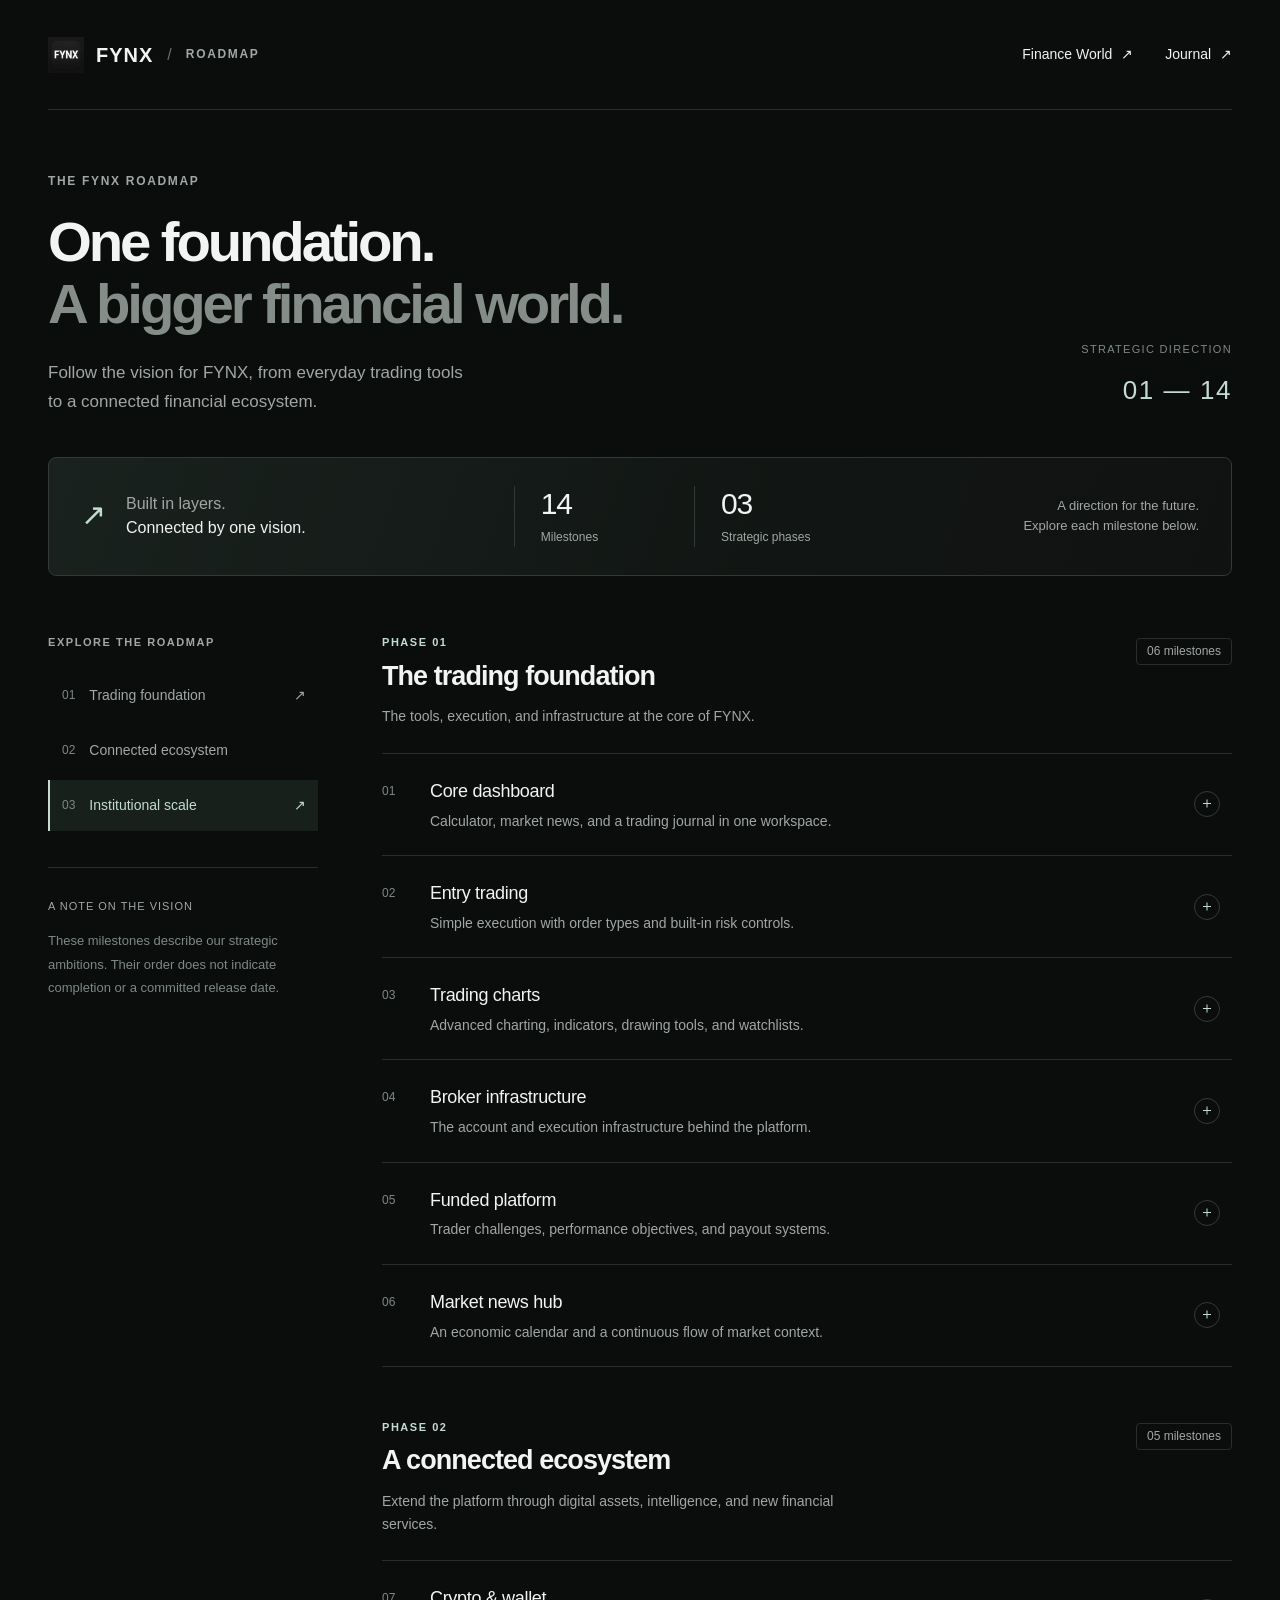
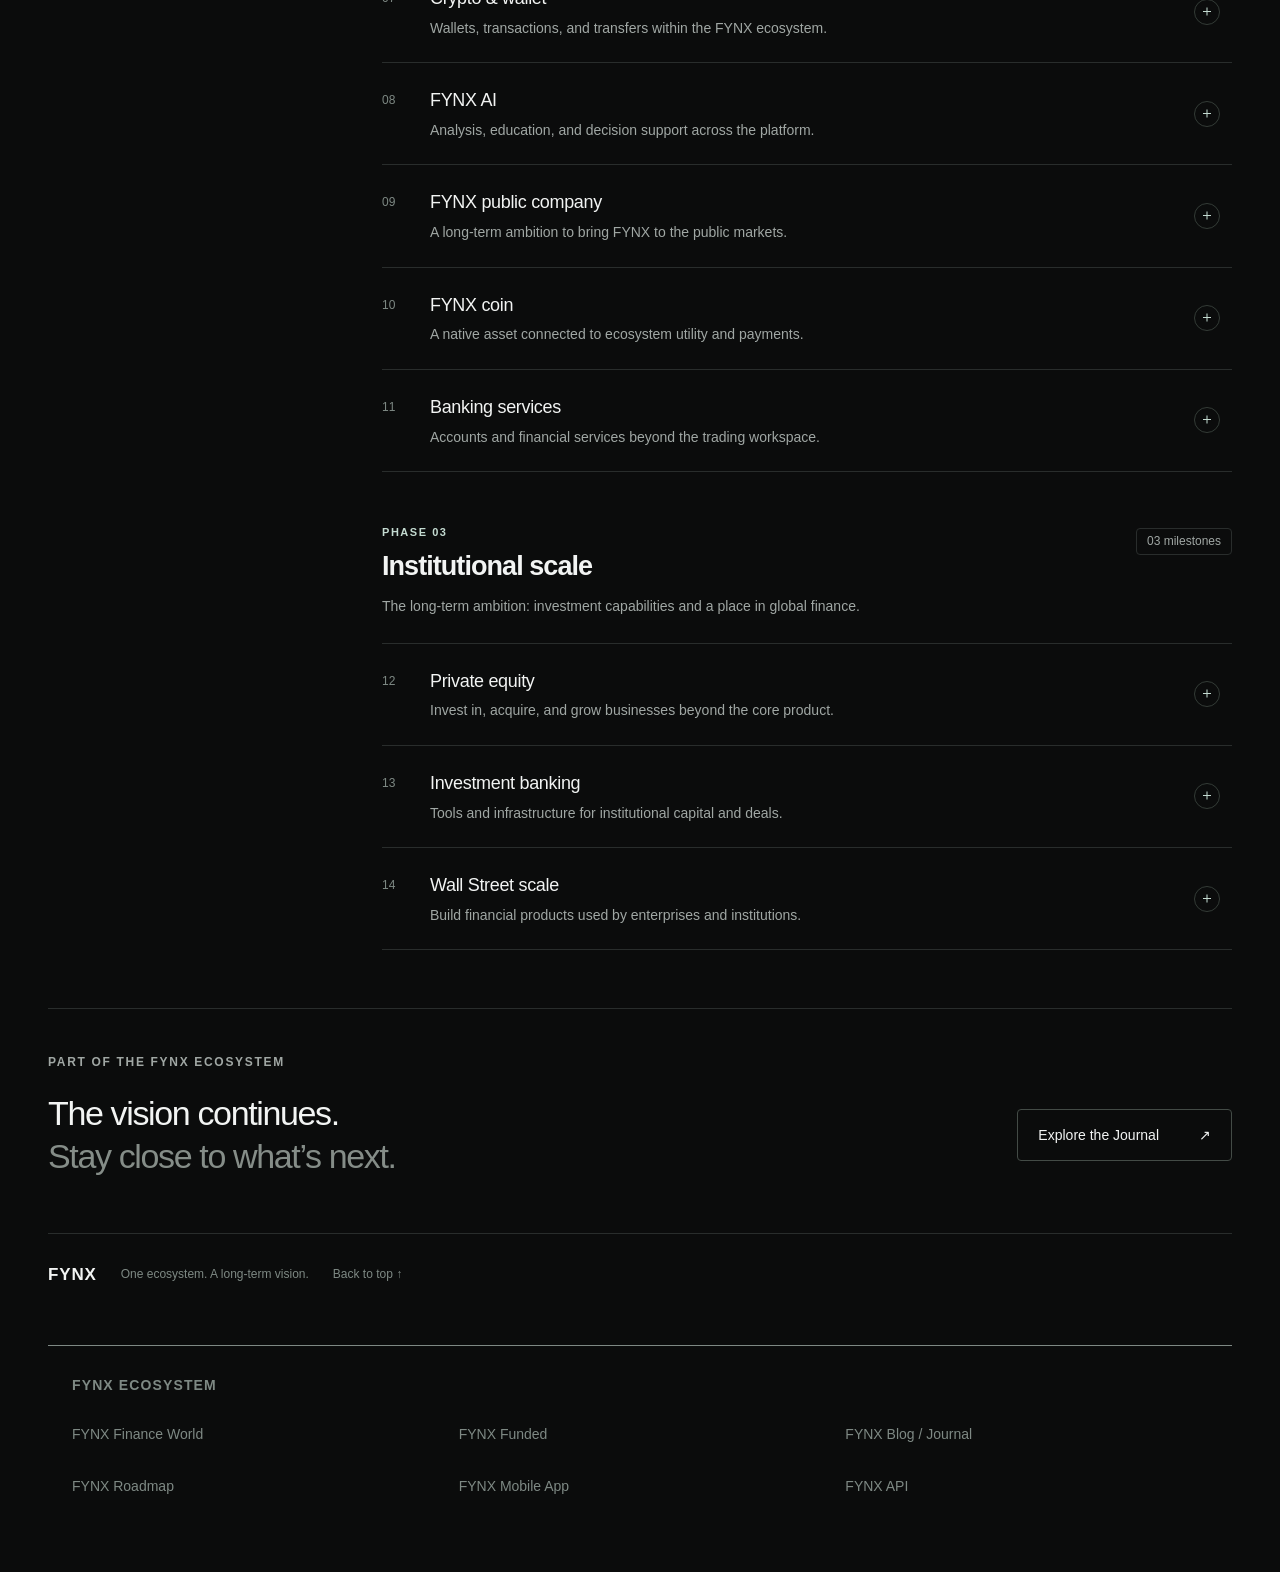
==== commit b3a27366: "Connect all FYNX websites through shared ecosystem footer links" ====
--- a/index.html
+++ b/index.html
@@ -4,12 +4,18 @@
 <meta charset="utf-8">
 <meta name="viewport" content="width=device-width, initial-scale=1">
 <meta name="theme-color" content="#0b0c0c">
-<meta name="description" content="Explore the FYNX roadmap: 14 milestones from the trading foundation to a connected financial ecosystem and institutional scale.">
+
 <title>Roadmap — FYNX</title>
 <link rel="icon" href="fynx-logo.png" type="image/png">
 <link rel="stylesheet" href="styles.css">
 <script src="roadmap.js" defer></script>
-</head>
+<meta name="description" content="Explore the FYNX roadmap: 14 milestones from the trading foundation to a connected financial ecosystem and institutional scale.">
+<meta name="robots" content="index, follow, max-image-preview:large">
+<link rel="canonical" href="https://roadmap.fynxfinanceworld.com/">
+<meta property="og:title" content="Roadmap — FYNX">
+<meta property="og:description" content="Explore the FYNX roadmap: 14 milestones from the trading foundation to a connected financial ecosystem and institutional scale.">
+<meta property="og:url" content="https://roadmap.fynxfinanceworld.com/">
+<style id="fynx-ecosystem-footer-style">.fynx-ecosystem-footer{box-sizing:border-box;width:100%;max-width:1200px;margin:32px auto 0;padding:28px 24px;border-top:1px solid currentColor;text-align:left;grid-column:1/-1;flex-basis:100%;font-family:inherit}.fynx-ecosystem-footer h2{margin:0 0 16px;font-size:14px;font-weight:600;letter-spacing:.08em;text-transform:uppercase;color:inherit}.fynx-ecosystem-footer .fynx-ecosystem-links{display:grid;grid-template-columns:repeat(3,minmax(0,1fr));gap:8px 24px}.fynx-ecosystem-footer .fynx-ecosystem-links a{display:flex;align-items:center;min-height:44px;margin:0;padding:4px 0;font-size:14px;line-height:1.5;color:inherit;text-decoration:none;overflow-wrap:anywhere}.fynx-ecosystem-footer .fynx-ecosystem-links a:hover{text-decoration:underline;text-underline-offset:4px}.fynx-ecosystem-footer a:focus-visible{outline:2px solid currentColor;outline-offset:4px}@media(max-width:640px){.fynx-ecosystem-footer .fynx-ecosystem-links{grid-template-columns:repeat(2,minmax(0,1fr))}}@media(max-width:420px){.fynx-ecosystem-footer .fynx-ecosystem-links{grid-template-columns:1fr}}footer:has(> .fynx-ecosystem-footer){flex-wrap:wrap}</style></head>
 <body>
 <a class="skip-link" href="#roadmap">Skip to roadmap</a>
 <header class="site-header wrap">
@@ -22,6 +28,6 @@
 <div class="roadmap-layout"><aside class="sidebar"><p class="eyebrow">EXPLORE THE ROADMAP</p><nav class="phase-nav" aria-label="Roadmap phases"><a class="active" aria-current="location" href="#foundation"><span>01</span>Trading foundation<span class="nav-arrow" aria-hidden="true">↗</span></a><a href="#ecosystem"><span>02</span>Connected ecosystem<span class="nav-arrow" aria-hidden="true">↗</span></a><a href="#institutional"><span>03</span>Institutional scale<span class="nav-arrow" aria-hidden="true">↗</span></a></nav><div class="direction-note"><span class="note-label">A NOTE ON THE VISION</span><p>These milestones describe our strategic ambitions. Their order does not indicate completion or a committed release date.</p></div></aside><div id="roadmap"></div></div>
 <section class="closing"><p class="eyebrow">PART OF THE FYNX ECOSYSTEM</p><div><h2>The vision continues.<br><span>Stay close to what’s next.</span></h2><a class="journal-link" href="https://blog.fynxfinanceworld.com">Explore the Journal <span aria-hidden="true">↗</span></a></div></section>
 </main>
-<footer class="wrap"><a class="footer-brand" href="https://fynxfinanceworld.com">FYNX</a><span>One ecosystem. A long-term vision.</span><a href="#page-title">Back to top <span aria-hidden="true">↑</span></a></footer>
+<footer class="wrap"><a class="footer-brand" href="https://fynxfinanceworld.com">FYNX</a><span>One ecosystem. A long-term vision.</span><a href="#page-title">Back to top <span aria-hidden="true">↑</span></a><nav class="fynx-ecosystem-footer" aria-label="FYNX ecosystem"><h2>FYNX Ecosystem</h2><div class="fynx-ecosystem-links"><a href="https://www.fynxfinanceworld.com/">FYNX Finance World</a><a href="https://www.fynxfunded.com/">FYNX Funded</a><a href="https://blog.fynxfinanceworld.com/">FYNX Blog / Journal</a><a href="https://roadmap.fynxfinanceworld.com/">FYNX Roadmap</a><a href="https://site.fynxfinanceworld.com/">FYNX Mobile App</a><a href="https://www.fynxfinanceworld.com/api/">FYNX API</a></div></nav></footer>
 </body>
 </html>
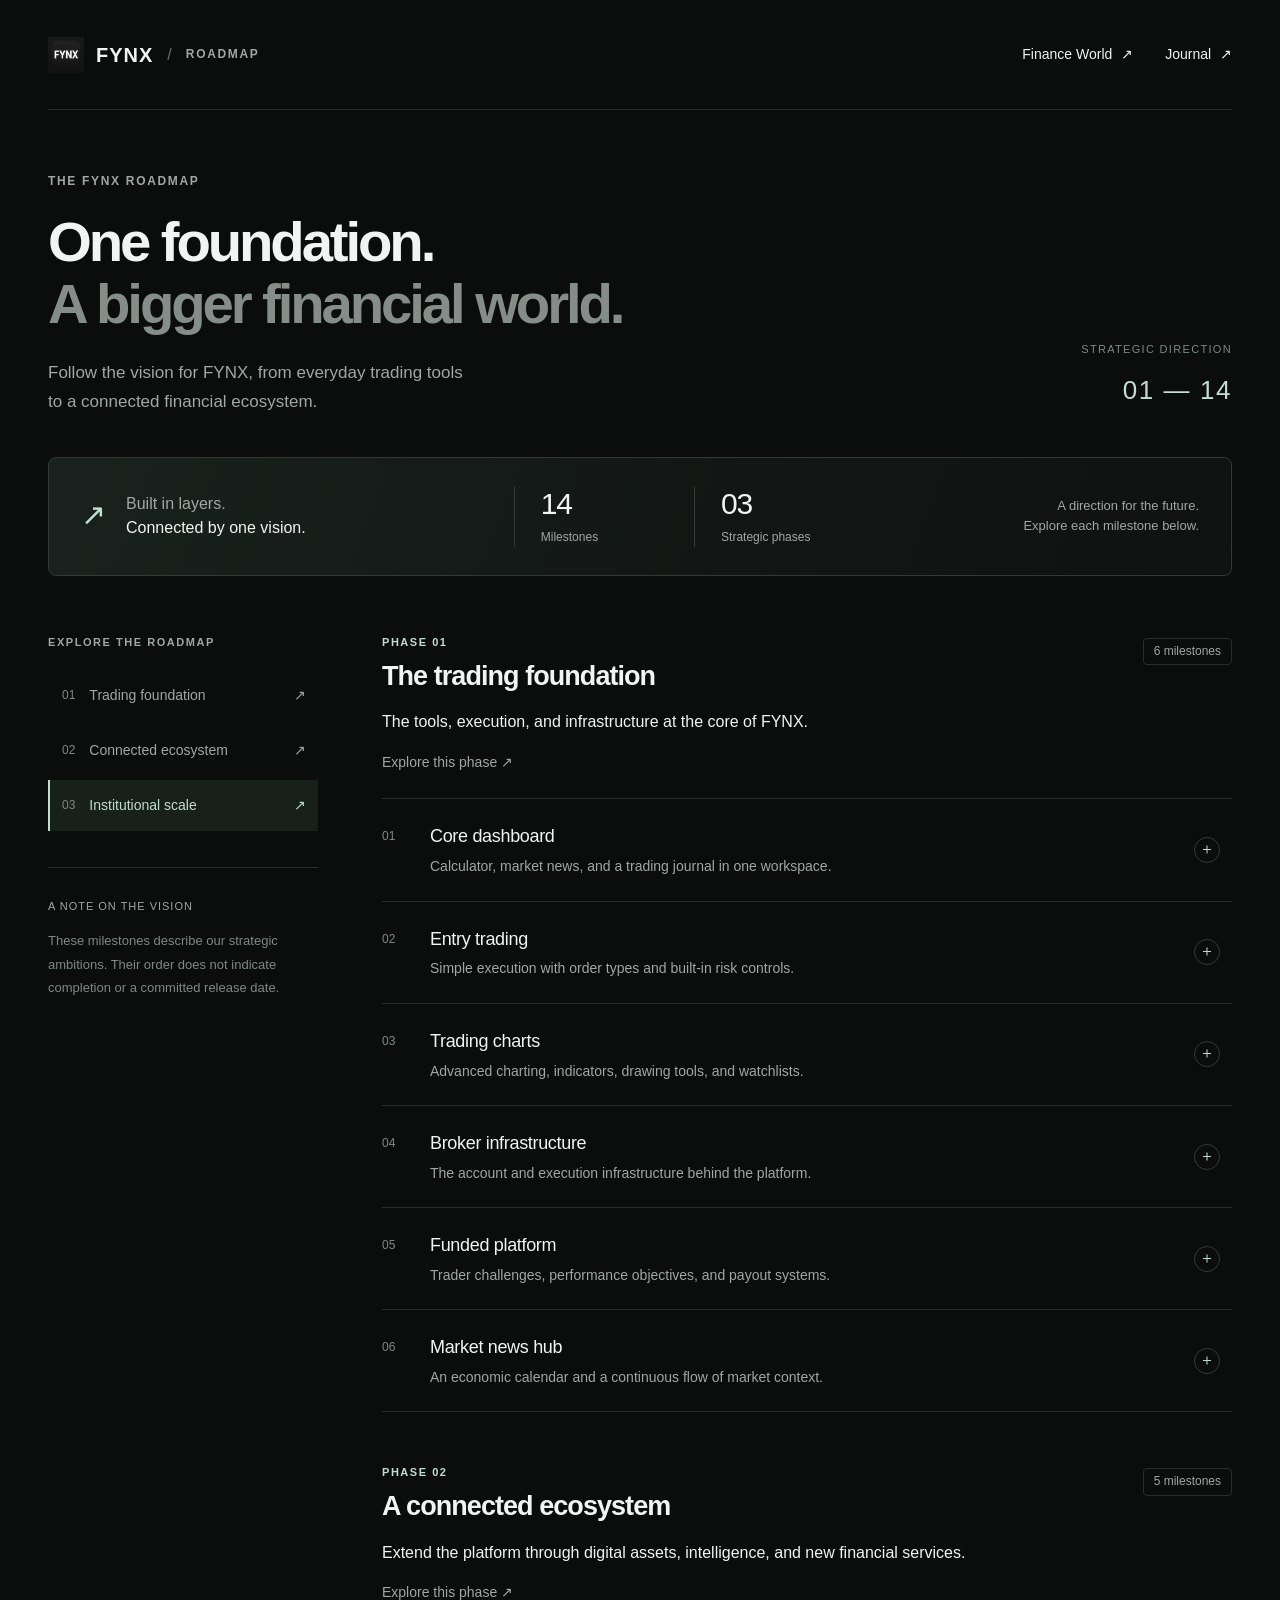
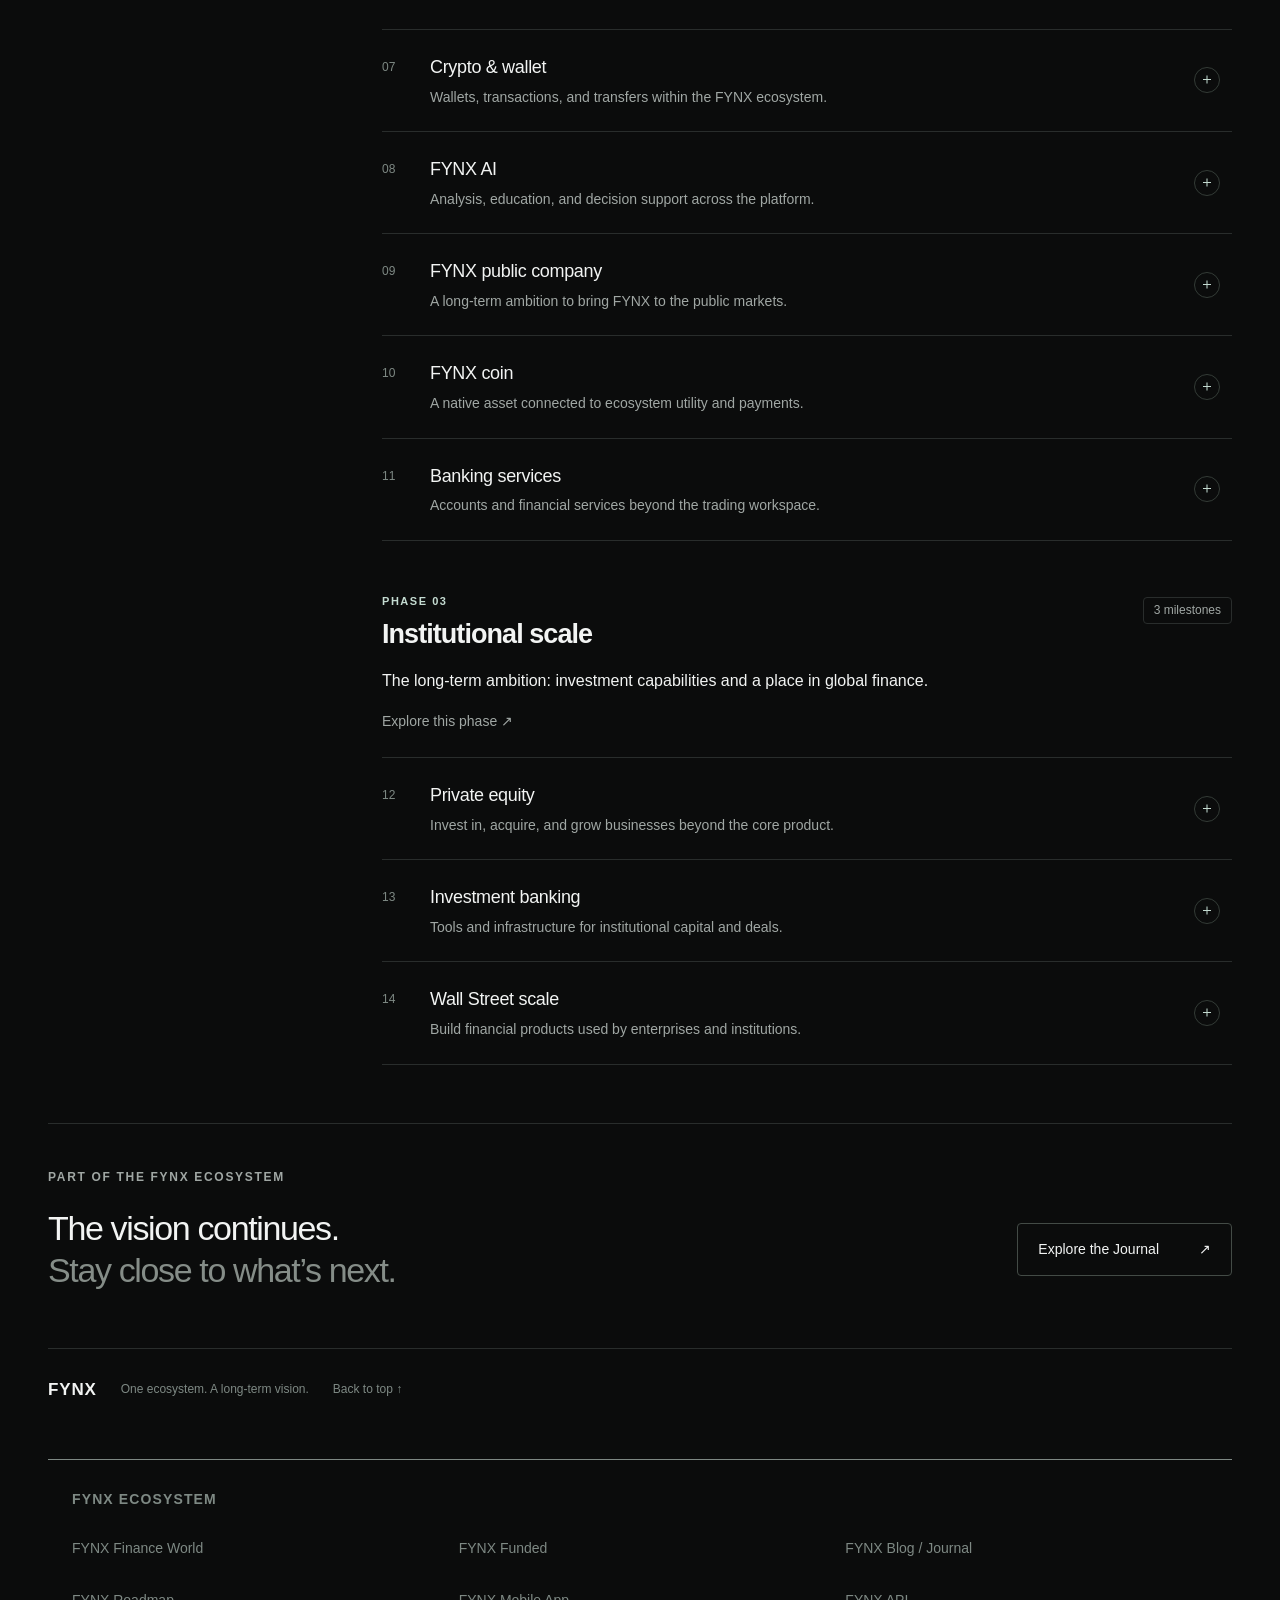
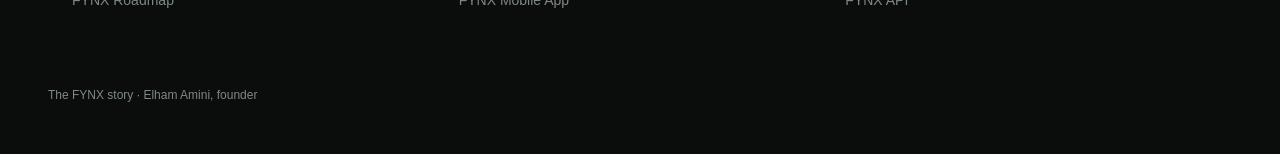
==== commit 2ac1e499: "Render roadmap as static content with individual phase URLs" ====
--- a/index.html
+++ b/index.html
@@ -5,17 +5,17 @@
 <meta name="viewport" content="width=device-width, initial-scale=1">
 <meta name="theme-color" content="#0b0c0c">
 
-<title>Roadmap — FYNX</title>
+<title>FYNX Roadmap: Trading Tools, Ecosystem &amp; Long-Term Vision</title>
 <link rel="icon" href="fynx-logo.png" type="image/png">
 <link rel="stylesheet" href="styles.css">
 <script src="roadmap.js" defer></script>
-<meta name="description" content="Explore the FYNX roadmap: 14 milestones from the trading foundation to a connected financial ecosystem and institutional scale.">
+<meta name="description" content="Explore 14 FYNX milestones across the trading foundation, a connected financial ecosystem and institutional ambitions. Strategic direction, not release dates.">
 <meta name="robots" content="index, follow, max-image-preview:large">
 <link rel="canonical" href="https://roadmap.fynxfinanceworld.com/">
-<meta property="og:title" content="Roadmap — FYNX">
-<meta property="og:description" content="Explore the FYNX roadmap: 14 milestones from the trading foundation to a connected financial ecosystem and institutional scale.">
+<meta property="og:title" content="FYNX Roadmap: Trading Tools, Ecosystem &amp; Long-Term Vision">
+<meta property="og:description" content="Explore 14 FYNX milestones across the trading foundation, a connected financial ecosystem and institutional ambitions. Strategic direction, not release dates.">
 <meta property="og:url" content="https://roadmap.fynxfinanceworld.com/">
-<style id="fynx-ecosystem-footer-style">.fynx-ecosystem-footer{box-sizing:border-box;width:100%;max-width:1200px;margin:32px auto 0;padding:28px 24px;border-top:1px solid currentColor;text-align:left;grid-column:1/-1;flex-basis:100%;font-family:inherit}.fynx-ecosystem-footer h2{margin:0 0 16px;font-size:14px;font-weight:600;letter-spacing:.08em;text-transform:uppercase;color:inherit}.fynx-ecosystem-footer .fynx-ecosystem-links{display:grid;grid-template-columns:repeat(3,minmax(0,1fr));gap:8px 24px}.fynx-ecosystem-footer .fynx-ecosystem-links a{display:flex;align-items:center;min-height:44px;margin:0;padding:4px 0;font-size:14px;line-height:1.5;color:inherit;text-decoration:none;overflow-wrap:anywhere}.fynx-ecosystem-footer .fynx-ecosystem-links a:hover{text-decoration:underline;text-underline-offset:4px}.fynx-ecosystem-footer a:focus-visible{outline:2px solid currentColor;outline-offset:4px}@media(max-width:640px){.fynx-ecosystem-footer .fynx-ecosystem-links{grid-template-columns:repeat(2,minmax(0,1fr))}}@media(max-width:420px){.fynx-ecosystem-footer .fynx-ecosystem-links{grid-template-columns:1fr}}footer:has(> .fynx-ecosystem-footer){flex-wrap:wrap}</style></head>
+<style id="fynx-ecosystem-footer-style">.fynx-ecosystem-footer{box-sizing:border-box;width:100%;max-width:1200px;margin:32px auto 0;padding:28px 24px;border-top:1px solid currentColor;text-align:left;grid-column:1/-1;flex-basis:100%;font-family:inherit}.fynx-ecosystem-footer h2{margin:0 0 16px;font-size:14px;font-weight:600;letter-spacing:.08em;text-transform:uppercase;color:inherit}.fynx-ecosystem-footer .fynx-ecosystem-links{display:grid;grid-template-columns:repeat(3,minmax(0,1fr));gap:8px 24px}.fynx-ecosystem-footer .fynx-ecosystem-links a{display:flex;align-items:center;min-height:44px;margin:0;padding:4px 0;font-size:14px;line-height:1.5;color:inherit;text-decoration:none;overflow-wrap:anywhere}.fynx-ecosystem-footer .fynx-ecosystem-links a:hover{text-decoration:underline;text-underline-offset:4px}.fynx-ecosystem-footer a:focus-visible{outline:2px solid currentColor;outline-offset:4px}@media(max-width:640px){.fynx-ecosystem-footer .fynx-ecosystem-links{grid-template-columns:repeat(2,minmax(0,1fr))}}@media(max-width:420px){.fynx-ecosystem-footer .fynx-ecosystem-links{grid-template-columns:1fr}}footer:has(> .fynx-ecosystem-footer){flex-wrap:wrap}</style><!-- search-identity:start --><meta property="og:type" content="website"><meta property="og:image" content="https://roadmap.fynxfinanceworld.com/fynx-logo.png"><meta name="twitter:card" content="summary"><script type="application/ld+json">{"@context":"https://schema.org","@graph":[{"@type":"Organization","@id":"https://www.fynxfinanceworld.com/#organization","name":"FYNX","url":"https://www.fynxfinanceworld.com/","founder":{"@type":"Person","@id":"https://elhamamini.cc/#person","name":"Elham Amini","url":"https://elhamamini.cc/"}},{"@type":"WebSite","@id":"https://roadmap.fynxfinanceworld.com/#website","name":"FYNX Roadmap","url":"https://roadmap.fynxfinanceworld.com/","publisher":{"@id":"https://www.fynxfinanceworld.com/#organization"}},{"@type":"CollectionPage","@id":"https://roadmap.fynxfinanceworld.com/#webpage","url":"https://roadmap.fynxfinanceworld.com/","name":"FYNX Roadmap: Trading Tools, Ecosystem & Long-Term Vision","description":"Explore 14 FYNX milestones across the trading foundation, a connected financial ecosystem and institutional ambitions. Strategic direction, not release dates.","isPartOf":{"@id":"https://roadmap.fynxfinanceworld.com/#website"},"mainEntity":{"@type":"ItemList","itemListElement":[{"@type":"ListItem","position":1,"name":"Core dashboard","url":"https://roadmap.fynxfinanceworld.com/#fynx"},{"@type":"ListItem","position":2,"name":"Entry trading","url":"https://roadmap.fynxfinanceworld.com/#fynx1"},{"@type":"ListItem","position":3,"name":"Trading charts","url":"https://roadmap.fynxfinanceworld.com/#fynx2"},{"@type":"ListItem","position":4,"name":"Broker infrastructure","url":"https://roadmap.fynxfinanceworld.com/#fynx3"},{"@type":"ListItem","position":5,"name":"Funded platform","url":"https://roadmap.fynxfinanceworld.com/#fynx4"},{"@type":"ListItem","position":6,"name":"Market news hub","url":"https://roadmap.fynxfinanceworld.com/#fynx5"},{"@type":"ListItem","position":7,"name":"Crypto & wallet","url":"https://roadmap.fynxfinanceworld.com/#fynx6"},{"@type":"ListItem","position":8,"name":"FYNX AI","url":"https://roadmap.fynxfinanceworld.com/#fynxai"},{"@type":"ListItem","position":9,"name":"FYNX public company","url":"https://roadmap.fynxfinanceworld.com/#stock"},{"@type":"ListItem","position":10,"name":"FYNX coin","url":"https://roadmap.fynxfinanceworld.com/#coin"},{"@type":"ListItem","position":11,"name":"Banking services","url":"https://roadmap.fynxfinanceworld.com/#banking"},{"@type":"ListItem","position":12,"name":"Private equity","url":"https://roadmap.fynxfinanceworld.com/#privateequity"},{"@type":"ListItem","position":13,"name":"Investment banking","url":"https://roadmap.fynxfinanceworld.com/#investmentbanking"},{"@type":"ListItem","position":14,"name":"Wall Street scale","url":"https://roadmap.fynxfinanceworld.com/#wallstreet"}]}}]}</script><!-- search-identity:end --></head>
 <body>
 <a class="skip-link" href="#roadmap">Skip to roadmap</a>
 <header class="site-header wrap">
@@ -23,11 +23,11 @@
 <nav class="site-nav" aria-label="FYNX websites"><a href="https://fynxfinanceworld.com">Finance World <span aria-hidden="true">↗</span></a><a href="https://blog.fynxfinanceworld.com">Journal <span aria-hidden="true">↗</span></a></nav>
 </header>
 <main class="wrap">
-<section class="intro" aria-labelledby="page-title"><div><p class="eyebrow">THE FYNX ROADMAP</p><h1>One foundation.<br><span>A bigger financial world.</span></h1><p class="intro-text">Follow the vision for FYNX, from everyday trading tools<br class="desktop-break"> to a connected financial ecosystem.</p></div><div class="index-label"><span>STRATEGIC DIRECTION</span><span>01 — 14</span></div></section>
+<section class="intro" aria-labelledby="page-title"><div><p class="eyebrow">THE FYNX ROADMAP</p><h1 id="page-title">One foundation.<br><span>A bigger financial world.</span></h1><p class="intro-text">Follow the vision for FYNX, from everyday trading tools<br class="desktop-break"> to a connected financial ecosystem.</p></div><div class="index-label"><span>STRATEGIC DIRECTION</span><span>01 — 14</span></div></section>
 <div class="overview" aria-label="Roadmap overview"><div class="overview-title"><span class="overview-mark" aria-hidden="true">↗</span><span>Built in layers.<br><strong>Connected by one vision.</strong></span></div><div class="stat"><strong>14</strong><span>Milestones</span></div><div class="stat"><strong>03</strong><span>Strategic phases</span></div><div class="overview-note">A direction for the future.<br>Explore each milestone below.</div></div>
-<div class="roadmap-layout"><aside class="sidebar"><p class="eyebrow">EXPLORE THE ROADMAP</p><nav class="phase-nav" aria-label="Roadmap phases"><a class="active" aria-current="location" href="#foundation"><span>01</span>Trading foundation<span class="nav-arrow" aria-hidden="true">↗</span></a><a href="#ecosystem"><span>02</span>Connected ecosystem<span class="nav-arrow" aria-hidden="true">↗</span></a><a href="#institutional"><span>03</span>Institutional scale<span class="nav-arrow" aria-hidden="true">↗</span></a></nav><div class="direction-note"><span class="note-label">A NOTE ON THE VISION</span><p>These milestones describe our strategic ambitions. Their order does not indicate completion or a committed release date.</p></div></aside><div id="roadmap"></div></div>
+<div class="roadmap-layout"><aside class="sidebar"><p class="eyebrow">EXPLORE THE ROADMAP</p><nav class="phase-nav" aria-label="Roadmap phases"><a class="active" aria-current="location" href="#foundation"><span>01</span>Trading foundation<span class="nav-arrow" aria-hidden="true">↗</span></a><a href="#ecosystem"><span>02</span>Connected ecosystem<span class="nav-arrow" aria-hidden="true">↗</span></a><a href="#institutional"><span>03</span>Institutional scale<span class="nav-arrow" aria-hidden="true">↗</span></a></nav><div class="direction-note"><span class="note-label">A NOTE ON THE VISION</span><p>These milestones describe our strategic ambitions. Their order does not indicate completion or a committed release date.</p></div></aside><div id="roadmap"><section id="foundation" class="phase" aria-labelledby="foundation-title"><div class="phase-heading"><div><p class="eyebrow">PHASE 01</p><h2 id="foundation-title">The trading foundation</h2><p>The tools, execution, and infrastructure at the core of FYNX.</p><p><a href="/trading-foundation.html">Explore this phase ↗</a></p></div><span class="phase-count">6 milestones</span></div><details class="milestone" id="fynx"><summary><span class="number">01</span><span class="milestone-copy"><span class="milestone-title">Core dashboard</span><span class="summary-text">Calculator, market news, and a trading journal in one workspace.</span></span><span class="expand" aria-hidden="true"></span></summary><div class="milestone-body"><p class="eyebrow">THE MILESTONE / STRATEGIC AMBITION</p><ul><li>Build the core dashboard foundation.</li><li>Include Calculator, News, and Trading Journal.</li><li>Make it fast, clean, and real product quality.</li><li>This is the base layer for everything else.</li></ul></div></details><details class="milestone" id="fynx1"><summary><span class="number">02</span><span class="milestone-copy"><span class="milestone-title">Entry trading</span><span class="summary-text">Simple execution with order types and built-in risk controls.</span></span><span class="expand" aria-hidden="true"></span></summary><div class="milestone-body"><p class="eyebrow">THE MILESTONE / STRATEGIC AMBITION</p><ul><li>Build a simple entry trading panel like MetaTrader-style execution.</li><li>Focus on placing trades, risk controls, and basic order types.</li><li>Keep it lightweight and easy for beginners.</li><li>This becomes the first &quot;trading engine&quot; UI.</li></ul></div></details><details class="milestone" id="fynx2"><summary><span class="number">03</span><span class="milestone-copy"><span class="milestone-title">Trading charts</span><span class="summary-text">Advanced charting, indicators, drawing tools, and watchlists.</span></span><span class="expand" aria-hidden="true"></span></summary><div class="milestone-body"><p class="eyebrow">THE MILESTONE / STRATEGIC AMBITION</p><ul><li>Add advanced charts like TradingView-style experience.</li><li>Include indicators, drawing tools, timeframes, and watchlist.</li><li>Make it smooth and interactive with real-time feel.</li><li>This becomes the main visual trading workstation.</li></ul></div></details><details class="milestone" id="fynx3"><summary><span class="number">04</span><span class="milestone-copy"><span class="milestone-title">Broker infrastructure</span><span class="summary-text">The account and execution infrastructure behind the platform.</span></span><span class="expand" aria-hidden="true"></span></summary><div class="milestone-body"><p class="eyebrow">THE MILESTONE / STRATEGIC AMBITION</p><ul><li>Add broker infrastructure conceptually as the next step.</li><li>Show that FYNX becomes the platform where trades route and execute.</li><li>Prepare for accounts, balances, and compliance-ready structure.</li><li>This is where FYNX becomes a real brokerage product.</li></ul></div></details><details class="milestone" id="fynx4"><summary><span class="number">05</span><span class="milestone-copy"><span class="milestone-title">Funded platform</span><span class="summary-text">Trader challenges, performance objectives, and payout systems.</span></span><span class="expand" aria-hidden="true"></span></summary><div class="milestone-body"><p class="eyebrow">THE MILESTONE / STRATEGIC AMBITION</p><ul><li>Create a funded-trader platform concept (challenges, rules, payouts).</li><li>Track performance, drawdown, and objectives.</li><li>Build trust systems and clear dashboards.</li><li>This unlocks scale with traders worldwide.</li></ul></div></details><details class="milestone" id="fynx5"><summary><span class="number">06</span><span class="milestone-copy"><span class="milestone-title">Market news hub</span><span class="summary-text">An economic calendar and a continuous flow of market context.</span></span><span class="expand" aria-hidden="true"></span></summary><div class="milestone-body"><p class="eyebrow">THE MILESTONE / STRATEGIC AMBITION</p><ul><li>Build a market news hub like ForexFactory-style calendar/news flow.</li><li>Show events, impact levels, filters, and summaries.</li><li>Keep it fast and constantly updating.</li><li>This makes the platform feel alive daily.</li></ul></div></details></section><section id="ecosystem" class="phase" aria-labelledby="ecosystem-title"><div class="phase-heading"><div><p class="eyebrow">PHASE 02</p><h2 id="ecosystem-title">A connected ecosystem</h2><p>Extend the platform through digital assets, intelligence, and new financial services.</p><p><a href="/connected-financial-ecosystem.html">Explore this phase ↗</a></p></div><span class="phase-count">5 milestones</span></div><details class="milestone" id="fynx6"><summary><span class="number">07</span><span class="milestone-copy"><span class="milestone-title">Crypto & wallet</span><span class="summary-text">Wallets, transactions, and transfers within the FYNX ecosystem.</span></span><span class="expand" aria-hidden="true"></span></summary><div class="milestone-body"><p class="eyebrow">THE MILESTONE / STRATEGIC AMBITION</p><ul><li>Add a crypto layer: wallet, transactions, and transfers.</li><li>Show that users can store, move, and track crypto inside FYNX.</li><li>Make it secure and clean with strong UX.</li><li>This expands FYNX into full finance rails.</li></ul></div></details><details class="milestone" id="fynxai"><summary><span class="number">08</span><span class="milestone-copy"><span class="milestone-title">FYNX AI</span><span class="summary-text">Analysis, education, and decision support across the platform.</span></span><span class="expand" aria-hidden="true"></span></summary><div class="milestone-body"><p class="eyebrow">THE MILESTONE / STRATEGIC AMBITION</p><ul><li>Add an AI layer across the whole ecosystem.</li><li>AI helps with analysis, education, decision support, and automation.</li><li>Make it feel like an &quot;AI co-pilot&quot; inside the platform.</li><li>This becomes the power multiplier for everything.</li></ul></div></details><details class="milestone" id="stock"><summary><span class="number">09</span><span class="milestone-copy"><span class="milestone-title">FYNX public company</span><span class="summary-text">A long-term ambition to bring FYNX to the public markets.</span></span><span class="expand" aria-hidden="true"></span></summary><div class="milestone-body"><p class="eyebrow">THE MILESTONE / STRATEGIC AMBITION</p><ul><li>Show the long-term goal of turning FYNX into a public company.</li><li>Build a brand that becomes a real financial institution.</li><li>Prepare for big partnerships and serious scale.</li><li>This is the &quot;public market&quot; endgame milestone.</li></ul></div></details><details class="milestone" id="coin"><summary><span class="number">10</span><span class="milestone-copy"><span class="milestone-title">FYNX coin</span><span class="summary-text">A native asset connected to ecosystem utility and payments.</span></span><span class="expand" aria-hidden="true"></span></summary><div class="milestone-body"><p class="eyebrow">THE MILESTONE / STRATEGIC AMBITION</p><ul><li>Show the goal of launching a native crypto asset for the ecosystem.</li><li>Use it for utility, payments, and community growth.</li><li>Tie it to products so it&#39;s not just hype.</li><li>This is the FYNX network expansion milestone.</li></ul></div></details><details class="milestone" id="banking"><summary><span class="number">11</span><span class="milestone-copy"><span class="milestone-title">Banking services</span><span class="summary-text">Accounts and financial services beyond the trading workspace.</span></span><span class="expand" aria-hidden="true"></span></summary><div class="milestone-body"><p class="eyebrow">THE MILESTONE / STRATEGIC AMBITION</p><ul><li>Show the goal of building banking services and accounts.</li><li>Move beyond tools into real financial products.</li><li>Build systems that can handle large-scale users.</li><li>This makes FYNX a real financial backbone.</li></ul></div></details></section><section id="institutional" class="phase" aria-labelledby="institutional-title"><div class="phase-heading"><div><p class="eyebrow">PHASE 03</p><h2 id="institutional-title">Institutional scale</h2><p>The long-term ambition: investment capabilities and a place in global finance.</p><p><a href="/institutional-finance-vision.html">Explore this phase ↗</a></p></div><span class="phase-count">3 milestones</span></div><details class="milestone" id="privateequity"><summary><span class="number">12</span><span class="milestone-copy"><span class="milestone-title">Private equity</span><span class="summary-text">Invest in, acquire, and grow businesses beyond the core product.</span></span><span class="expand" aria-hidden="true"></span></summary><div class="milestone-body"><p class="eyebrow">THE MILESTONE / STRATEGIC AMBITION</p><ul><li>Show the goal of owning stakes in companies and building an empire.</li><li>Use capital to acquire, invest, and scale real businesses.</li><li>Connect it to the finance ecosystem strategy.</li><li>This is how FYNX grows beyond one product.</li></ul></div></details><details class="milestone" id="investmentbanking"><summary><span class="number">13</span><span class="milestone-copy"><span class="milestone-title">Investment banking</span><span class="summary-text">Tools and infrastructure for institutional capital and deals.</span></span><span class="expand" aria-hidden="true"></span></summary><div class="milestone-body"><p class="eyebrow">THE MILESTONE / STRATEGIC AMBITION</p><ul><li>Show the goal of building an institutional-grade banking layer.</li><li>Help big money move, invest, and structure deals.</li><li>Make it feel like next-generation Wall Street tools.</li><li>This is the &quot;elite finance&quot; product tier.</li></ul></div></details><details class="milestone" id="wallstreet"><summary><span class="number">14</span><span class="milestone-copy"><span class="milestone-title">Wall Street scale</span><span class="summary-text">Build financial products used by enterprises and institutions.</span></span><span class="expand" aria-hidden="true"></span></summary><div class="milestone-body"><p class="eyebrow">THE MILESTONE / STRATEGIC AMBITION</p><ul><li>Show the goal of reaching the highest finance arena.</li><li>Compete with the biggest names in the financial industry.</li><li>Build products enterprises and institutions actually use.</li><li>This is the ultimate credibility and dominance milestone.</li></ul></div></details></section></div></div>
 <section class="closing"><p class="eyebrow">PART OF THE FYNX ECOSYSTEM</p><div><h2>The vision continues.<br><span>Stay close to what’s next.</span></h2><a class="journal-link" href="https://blog.fynxfinanceworld.com">Explore the Journal <span aria-hidden="true">↗</span></a></div></section>
 </main>
-<footer class="wrap"><a class="footer-brand" href="https://fynxfinanceworld.com">FYNX</a><span>One ecosystem. A long-term vision.</span><a href="#page-title">Back to top <span aria-hidden="true">↑</span></a><nav class="fynx-ecosystem-footer" aria-label="FYNX ecosystem"><h2>FYNX Ecosystem</h2><div class="fynx-ecosystem-links"><a href="https://www.fynxfinanceworld.com/">FYNX Finance World</a><a href="https://www.fynxfunded.com/">FYNX Funded</a><a href="https://blog.fynxfinanceworld.com/">FYNX Blog / Journal</a><a href="https://roadmap.fynxfinanceworld.com/">FYNX Roadmap</a><a href="https://site.fynxfinanceworld.com/">FYNX Mobile App</a><a href="https://www.fynxfinanceworld.com/api/">FYNX API</a></div></nav></footer>
+<footer class="wrap"><a class="footer-brand" href="https://fynxfinanceworld.com">FYNX</a><span>One ecosystem. A long-term vision.</span><a href="#page-title">Back to top <span aria-hidden="true">↑</span></a><nav class="fynx-ecosystem-footer" aria-label="FYNX ecosystem"><h2>FYNX Ecosystem</h2><div class="fynx-ecosystem-links"><a href="https://www.fynxfinanceworld.com/">FYNX Finance World</a><a href="https://www.fynxfunded.com/">FYNX Funded</a><a href="https://blog.fynxfinanceworld.com/">FYNX Blog / Journal</a><a href="https://roadmap.fynxfinanceworld.com/">FYNX Roadmap</a><a href="https://site.fynxfinanceworld.com/">FYNX Mobile App</a><a href="https://www.fynxfinanceworld.com/api/">FYNX API</a></div></nav><p><a href="https://www.fynxfinanceworld.com/about.html">The FYNX story</a> · <a href="https://elhamamini.cc/">Elham Amini, founder</a></p></footer>
 </body>
 </html>
